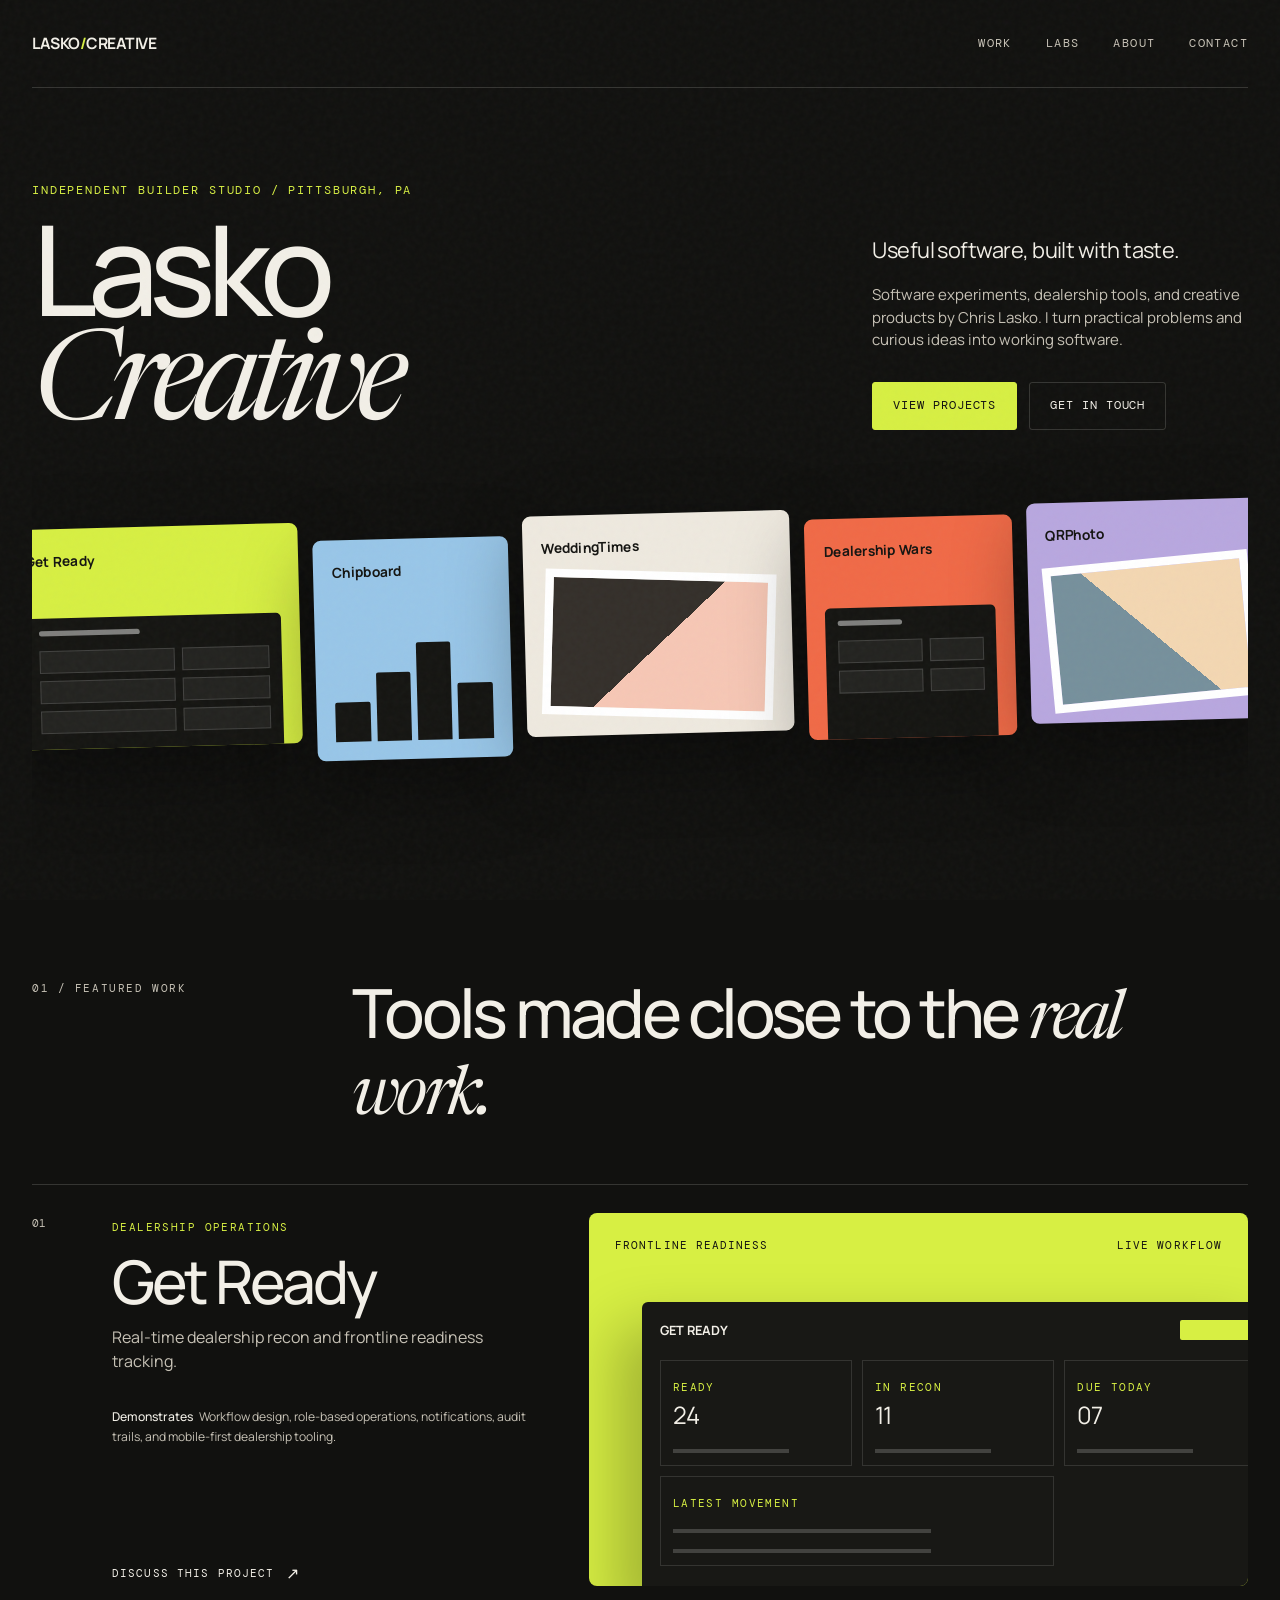
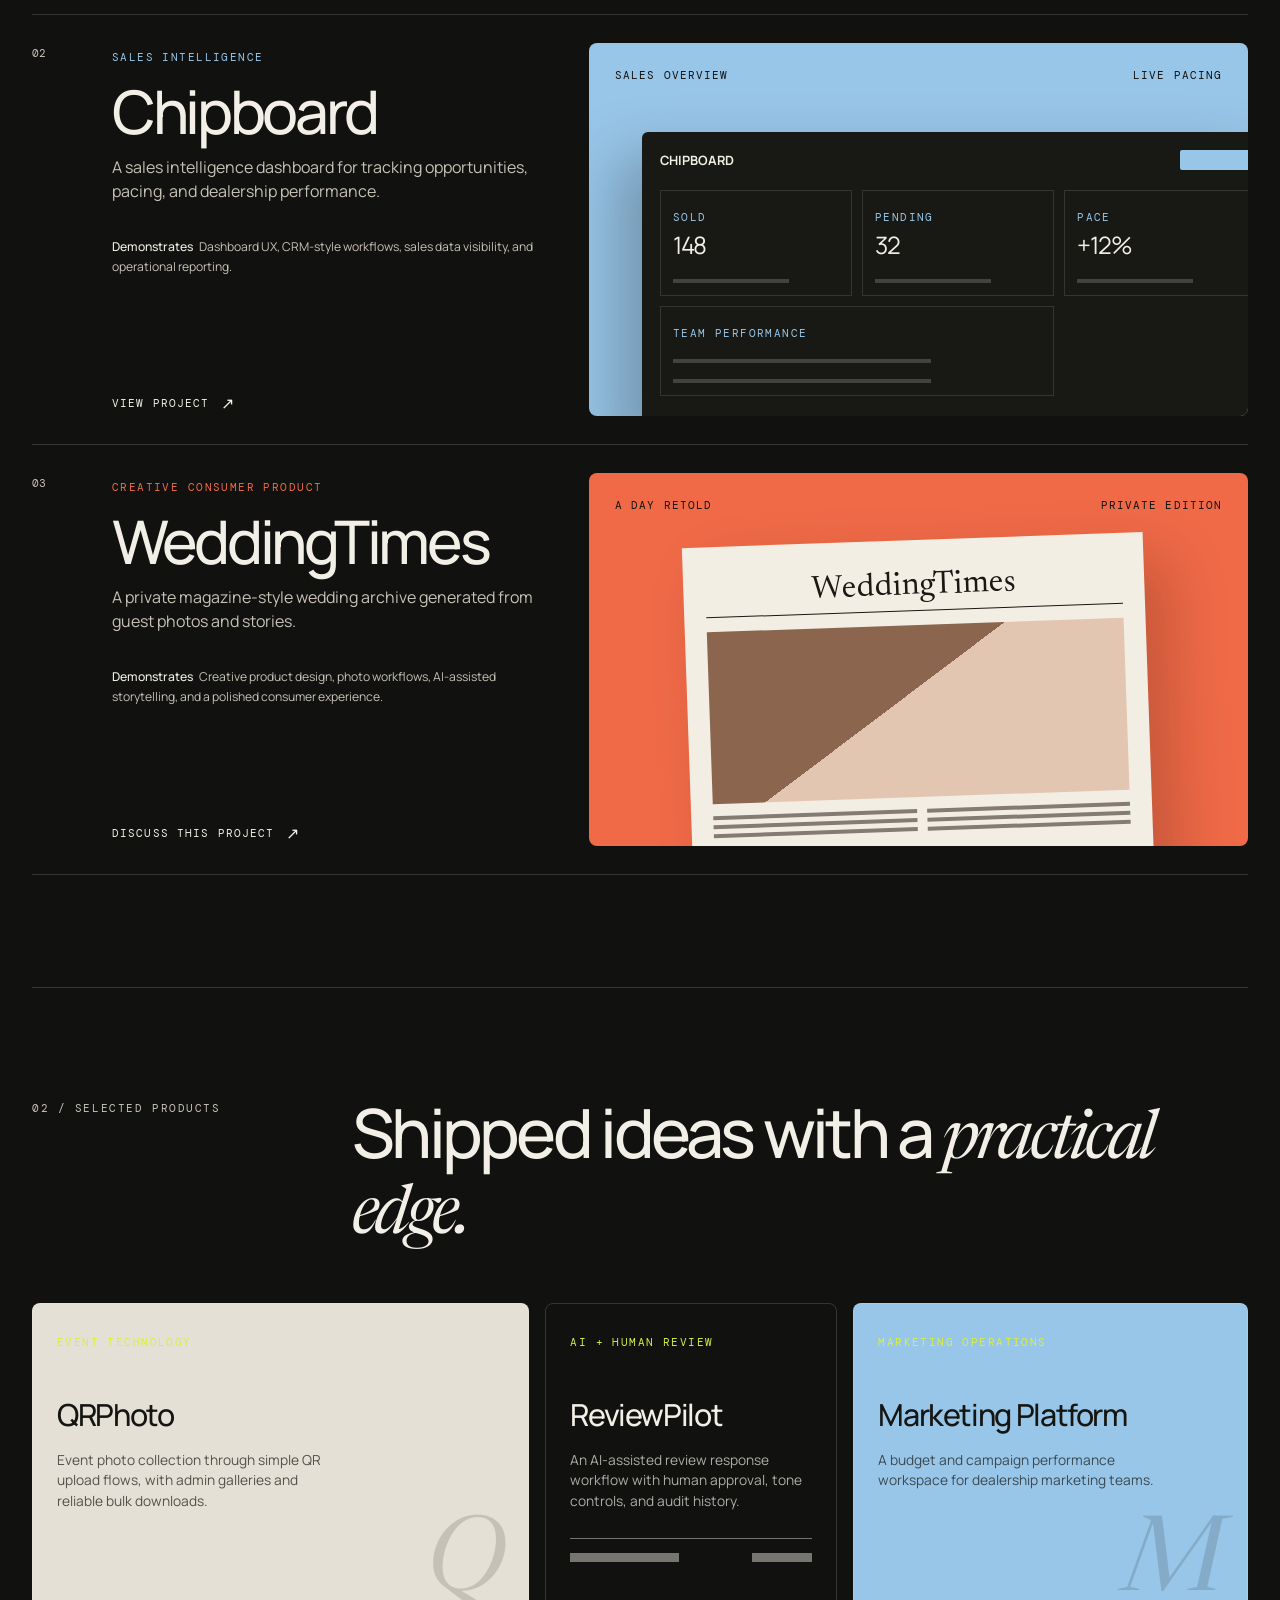
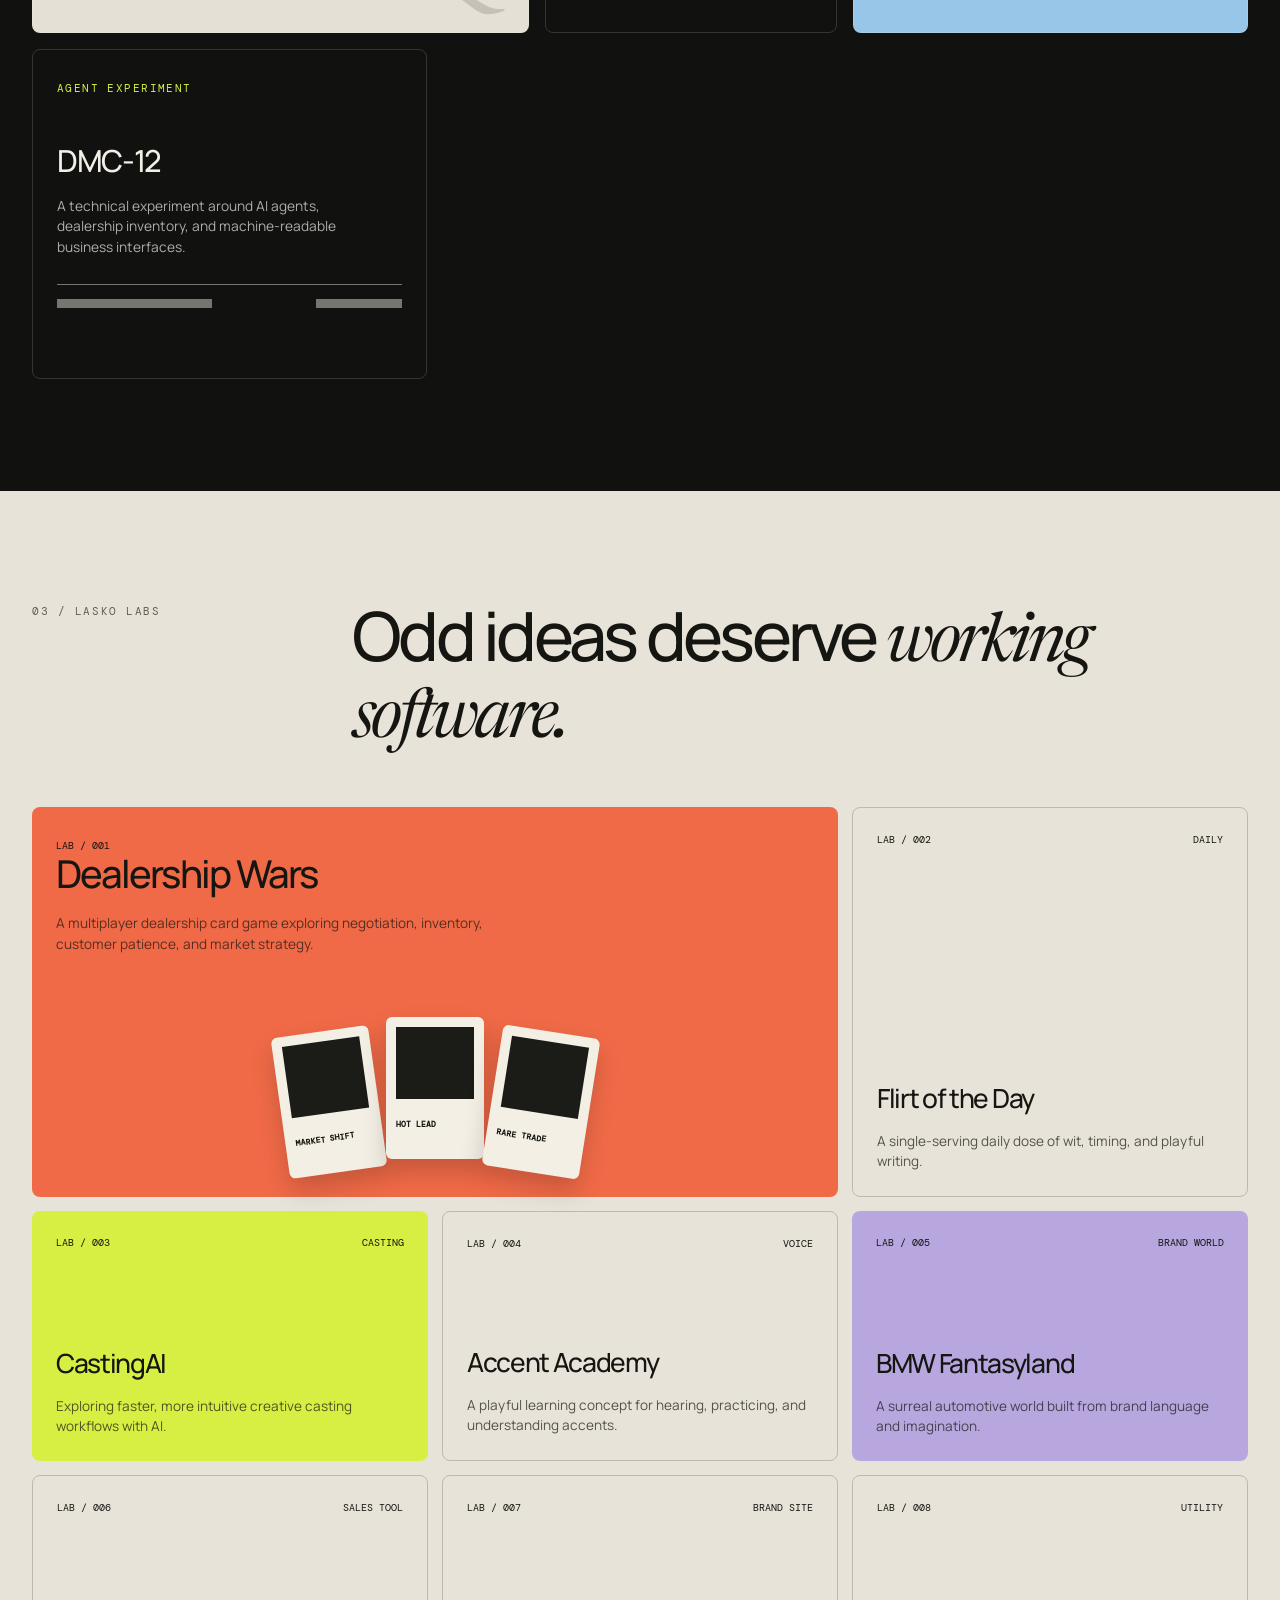
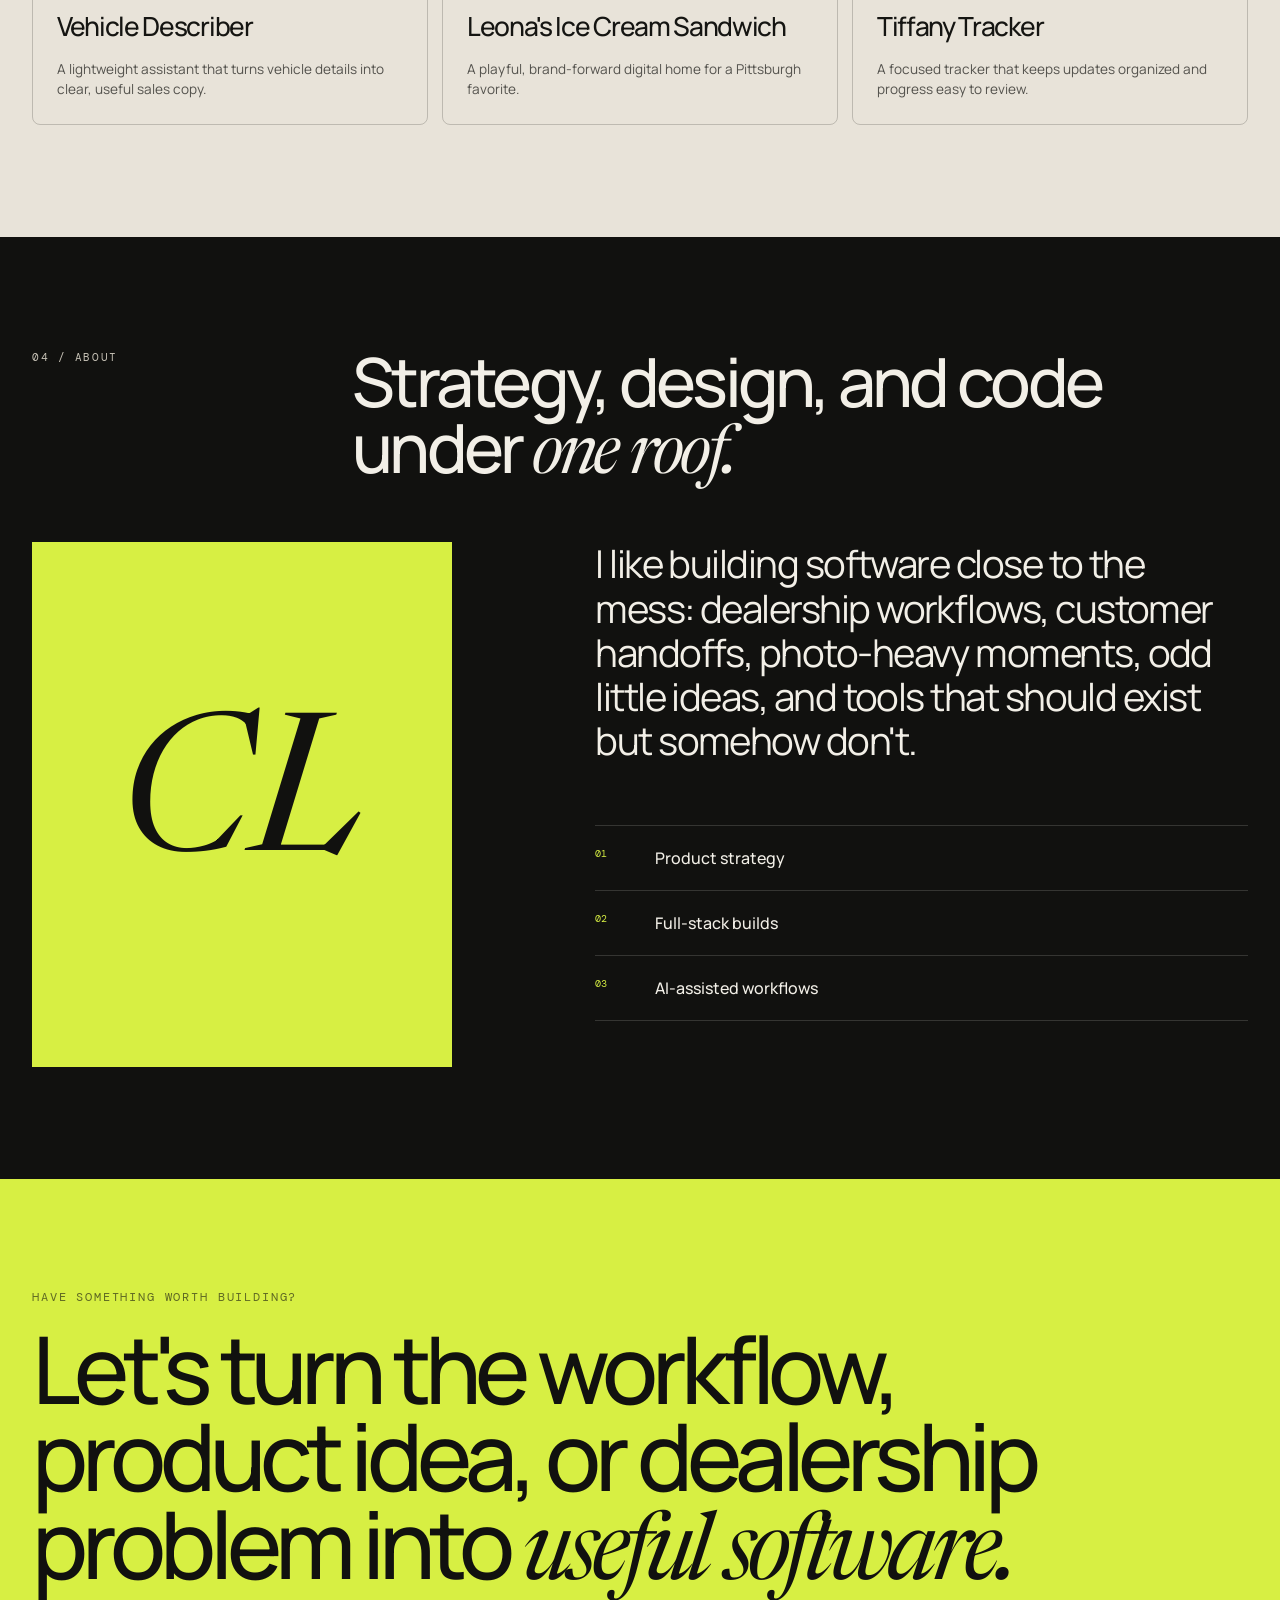
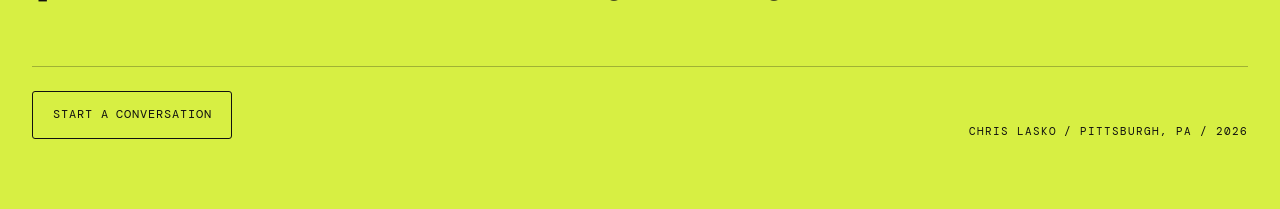
==== index.html @ 19fa4a63 "Redesign Lasko Creative portfolio" ====
<!doctype html>
<html lang="en">
<head>
  <meta charset="utf-8">
  <meta name="viewport" content="width=device-width, initial-scale=1">
  <title>Lasko Creative | Useful software, built with taste.</title>
  <meta name="description" content="Software experiments, dealership tools, and creative products by Chris Lasko.">
  <meta property="og:title" content="Lasko Creative">
  <meta property="og:description" content="Useful software, built with taste. Product design, dealership tools, and creative technology by Chris Lasko.">
  <meta property="og:type" content="website">
  <meta name="theme-color" content="#11110f">
  <link rel="icon" href="assets/logo.svg">
  <style>
    @import url('https://fonts.googleapis.com/css2?family=DM+Mono:wght@300;400;500&family=Manrope:wght@400;500;600;700&family=Newsreader:ital,opsz,wght@0,6..72,400;1,6..72,400&display=swap');

    :root {
      --ink: #11110f;
      --ink-soft: #1a1a17;
      --paper: #f2efe7;
      --paper-dim: #c7c2b6;
      --line: rgba(242, 239, 231, .16);
      --acid: #d7ef43;
      --coral: #f06a47;
      --sky: #98c6e8;
      --lavender: #b8a7df;
      --radius: 8px;
      --page: min(1380px, calc(100vw - 64px));
    }

    * { box-sizing: border-box; }
    html { scroll-behavior: smooth; }
    body {
      margin: 0;
      background: var(--ink);
      color: var(--paper);
      font-family: "Manrope", sans-serif;
      line-height: 1.5;
      -webkit-font-smoothing: antialiased;
    }
    body::before {
      content: "";
      position: fixed;
      inset: 0;
      pointer-events: none;
      opacity: .035;
      z-index: 20;
      background-image: url("data:image/svg+xml,%3Csvg viewBox='0 0 180 180' xmlns='http://www.w3.org/2000/svg'%3E%3Cfilter id='n'%3E%3CfeTurbulence type='fractalNoise' baseFrequency='.9' numOctaves='4' stitchTiles='stitch'/%3E%3C/filter%3E%3Crect width='100%25' height='100%25' filter='url(%23n)' opacity='.9'/%3E%3C/svg%3E");
    }
    a { color: inherit; text-decoration: none; }
    button, a { -webkit-tap-highlight-color: transparent; }
    :focus-visible { outline: 2px solid var(--acid); outline-offset: 4px; }
    .shell { width: var(--page); margin: 0 auto; }
    .rule { border-top: 1px solid var(--line); }

    .site-header {
      position: relative;
      z-index: 10;
      display: flex;
      align-items: center;
      justify-content: space-between;
      min-height: 88px;
      border-bottom: 1px solid var(--line);
    }
    .wordmark { font-weight: 700; font-size: .98rem; letter-spacing: -.03em; }
    .wordmark span { color: var(--acid); }
    .nav { display: flex; align-items: center; gap: 34px; font-family: "DM Mono", monospace; font-size: .72rem; text-transform: uppercase; letter-spacing: .12em; }
    .nav a { color: var(--paper-dim); transition: color .2s ease; }
    .nav a:hover { color: var(--paper); }

    .hero { min-height: 780px; padding: 94px 0 34px; overflow: hidden; }
    .hero-copy { position: relative; z-index: 2; display: grid; grid-template-columns: 1.35fr .65fr; gap: 60px; align-items: end; }
    .kicker { margin: 0 0 18px; color: var(--acid); font-family: "DM Mono", monospace; font-size: .72rem; text-transform: uppercase; letter-spacing: .16em; }
    h1 { max-width: 900px; margin: 0; font-size: clamp(4.6rem, 9.8vw, 9rem); font-weight: 500; line-height: .82; letter-spacing: -.075em; }
    h1 em { font-family: "Newsreader", serif; font-weight: 400; }
    .hero-intro { max-width: 500px; padding-bottom: 12px; }
    .hero-intro .lead { margin: 0 0 18px; font-size: clamp(1.15rem, 1.7vw, 1.52rem); line-height: 1.42; letter-spacing: -.025em; }
    .hero-intro p:last-of-type { margin: 0; color: var(--paper-dim); font-size: .94rem; }
    .actions { display: flex; flex-wrap: wrap; gap: 12px; margin-top: 30px; }
    .button { display: inline-flex; align-items: center; justify-content: center; min-height: 48px; padding: 0 20px; border: 1px solid var(--line); border-radius: 3px; font-family: "DM Mono", monospace; font-size: .72rem; text-transform: uppercase; letter-spacing: .08em; transition: transform .2s ease, background .2s ease, color .2s ease; }
    .button:hover { transform: translateY(-2px); }
    .button.primary { background: var(--acid); color: var(--ink); border-color: var(--acid); }

    .project-reel { position: relative; z-index: 1; display: grid; grid-template-columns: 1.2fr .8fr 1.1fr .85fr 1fr; gap: 14px; margin-top: 76px; transform: rotate(-1.5deg) scale(1.04); transform-origin: center; }
    .reel-card { position: relative; height: 212px; padding: 18px; border-radius: var(--radius); overflow: hidden; color: #141411; box-shadow: 0 24px 70px rgba(0,0,0,.36); }
    .reel-card:nth-child(1) { background: var(--acid); }
    .reel-card:nth-child(2) { background: var(--sky); transform: translateY(18px); }
    .reel-card:nth-child(3) { background: #eee9df; }
    .reel-card:nth-child(4) { background: var(--coral); transform: translateY(10px); }
    .reel-card:nth-child(5) { background: var(--lavender); }
    .reel-title { position: relative; z-index: 2; font-weight: 700; font-size: .83rem; }
    .mock-window { position: absolute; left: 18px; right: 18px; bottom: -22px; height: 148px; padding: 12px; border-radius: 5px 5px 0 0; background: #151512; color: white; }
    .mock-bar { width: 44%; height: 5px; margin-bottom: 14px; border-radius: 10px; background: currentColor; opacity: .45; }
    .mock-row { display: grid; grid-template-columns: 1fr .65fr; gap: 7px; margin-bottom: 7px; }
    .mock-row i { display: block; height: 22px; border: 1px solid rgba(255,255,255,.14); background: rgba(255,255,255,.06); }
    .mock-photo { position: absolute; inset: 56px 18px 16px; background: linear-gradient(135deg, #342f2a 50%, #f6c7b5 50%); border: 8px solid #fff; transform: rotate(3deg); }
    .mock-score { position: absolute; left: 18px; right: 18px; bottom: 18px; display: flex; align-items: end; gap: 6px; }
    .mock-score i { flex: 1; background: #151512; border-radius: 2px 2px 0 0; }

    .section { padding: 112px 0; }
    .section-head { display: grid; grid-template-columns: .45fr 1.55fr; gap: 60px; margin-bottom: 52px; }
    .section-index { color: var(--paper-dim); font-family: "DM Mono", monospace; font-size: .7rem; letter-spacing: .14em; text-transform: uppercase; }
    h2 { margin: 0; max-width: 850px; font-size: clamp(2.7rem, 5.3vw, 5.7rem); font-weight: 500; line-height: .97; letter-spacing: -.055em; }
    h2 em { font-family: "Newsreader", serif; font-weight: 400; }

    .featured-list { border-top: 1px solid var(--line); }
    .feature { display: grid; grid-template-columns: 80px 1.05fr 1.45fr; min-height: 430px; border-bottom: 1px solid var(--line); }
    .feature-number { padding-top: 30px; color: var(--paper-dim); font-family: "DM Mono", monospace; font-size: .7rem; }
    .feature-copy { display: flex; flex-direction: column; justify-content: space-between; padding: 28px 52px 28px 0; }
    .tag { color: var(--accent, var(--acid)); font-family: "DM Mono", monospace; font-size: .68rem; letter-spacing: .13em; text-transform: uppercase; }
    .feature h3 { margin: 14px 0 14px; font-size: clamp(2.5rem, 4.7vw, 5rem); font-weight: 500; line-height: 1; letter-spacing: -.055em; }
    .feature-description { max-width: 470px; margin: 0; color: var(--paper-dim); font-size: 1rem; }
    .demonstrates { max-width: 430px; margin: 34px 0 0; color: var(--paper-dim); font-size: .76rem; line-height: 1.7; }
    .demonstrates b { color: var(--paper); font-weight: 500; }
    .text-link { display: inline-flex; align-items: center; gap: 12px; margin-top: 26px; font-family: "DM Mono", monospace; font-size: .7rem; text-transform: uppercase; letter-spacing: .1em; }
    .text-link::after { content: "\2197"; font-size: 1rem; transition: transform .2s ease; }
    .text-link:hover::after { transform: translate(3px,-3px); }
    .feature-art { position: relative; min-height: 340px; margin: 28px 0; border-radius: var(--radius); overflow: hidden; background: var(--accent); color: #121210; }
    .feature-art .art-title { position: absolute; top: 24px; left: 26px; right: 26px; display: flex; justify-content: space-between; font-family: "DM Mono", monospace; font-size: .67rem; text-transform: uppercase; letter-spacing: .1em; }
    .dashboard { position: absolute; left: 8%; right: -4%; top: 24%; bottom: -5%; padding: 18px; border-radius: 6px 0 0 0; background: #181815; color: var(--paper); box-shadow: -25px 25px 60px rgba(0,0,0,.25); }
    .dash-head { display: flex; justify-content: space-between; align-items: center; margin-bottom: 20px; }
    .dash-logo { font-weight: 700; font-size: .8rem; }
    .dash-pill { width: 76px; height: 20px; border-radius: 2px; background: var(--accent); }
    .dash-grid { display: grid; grid-template-columns: 1fr 1fr 1fr; gap: 10px; }
    .dash-box { min-height: 82px; padding: 12px; border: 1px solid rgba(255,255,255,.12); }
    .dash-box.wide { grid-column: span 2; }
    .dash-value { font-size: 1.5rem; letter-spacing: -.05em; }
    .dash-line { width: 70%; height: 4px; margin-top: 16px; background: rgba(255,255,255,.18); }
    .magazine { position: absolute; width: 70%; left: 15%; top: 18%; bottom: -15%; padding: 22px; background: #f3eee4; color: #1b1713; box-shadow: 25px 25px 60px rgba(0,0,0,.18); transform: rotate(-2deg); }
    .mag-mast { font-family: "Newsreader", serif; font-size: 2rem; text-align: center; border-bottom: 1px solid #1b1713; }
    .mag-image { height: 54%; margin-top: 14px; background: linear-gradient(145deg, #8c654f 0 45%, #e2c6b1 45%); }
    .mag-cols { display: grid; grid-template-columns: 1fr 1fr; gap: 10px; margin-top: 12px; }
    .mag-cols i { height: 4px; margin-bottom: 5px; background: #847b72; display: block; }

    .products { display: grid; grid-template-columns: repeat(12, 1fr); gap: 16px; }
    .product { position: relative; grid-column: span 3; min-height: 330px; padding: 24px; border: 1px solid var(--line); border-radius: var(--radius); overflow: hidden; transition: transform .25s ease, border-color .25s ease; }
    .product:hover { transform: translateY(-5px); border-color: rgba(242,239,231,.4); }
    .product:nth-child(1) { grid-column: span 5; background: #e5e0d5; color: #151512; }
    .product:nth-child(2) { grid-column: span 3; }
    .product:nth-child(3) { grid-column: span 4; background: var(--sky); color: #151512; }
    .product:nth-child(4) { grid-column: span 4; }
    .product h3 { margin: 40px 0 12px; font-size: 1.9rem; font-weight: 500; letter-spacing: -.045em; }
    .product p { max-width: 35ch; margin: 0; color: currentColor; opacity: .7; font-size: .86rem; }
    .product-mark { position: absolute; right: 22px; bottom: 14px; font-family: "Newsreader", serif; font-style: italic; font-size: 6.5rem; line-height: 1; opacity: .15; }
    .product-ui { position: absolute; left: 24px; right: 24px; bottom: 22px; height: 72px; border-top: 1px solid currentColor; opacity: .45; }
    .product-ui::before, .product-ui::after { content: ""; position: absolute; top: 14px; height: 9px; background: currentColor; }
    .product-ui::before { left: 0; width: 45%; }
    .product-ui::after { right: 0; width: 25%; }

    .labs { background: #e8e3d9; color: #151512; }
    .labs .section-index { color: #625e56; }
    .labs-grid { display: grid; grid-template-columns: repeat(12, 1fr); gap: 14px; }
    .lab { grid-column: span 4; min-height: 250px; padding: 24px; border: 1px solid rgba(20,20,17,.2); border-radius: var(--radius); display: flex; flex-direction: column; justify-content: space-between; }
    .lab:first-child { grid-column: span 8; min-height: 390px; background: var(--coral); border: 0; }
    .lab:nth-child(3) { background: var(--acid); border: 0; }
    .lab:nth-child(5) { background: var(--lavender); border: 0; }
    .lab-top { display: flex; align-items: flex-start; justify-content: space-between; gap: 20px; }
    .lab-no { font-family: "DM Mono", monospace; font-size: .65rem; }
    .lab h3 { margin: 0; font-size: clamp(1.7rem, 3vw, 3.25rem); font-weight: 500; line-height: 1; letter-spacing: -.05em; }
    .lab:not(:first-child) h3 { font-size: 1.65rem; }
    .lab p { max-width: 58ch; margin: 20px 0 0; font-size: .85rem; opacity: .7; }
    .dealer-cards { display: flex; align-items: end; justify-content: center; height: 190px; gap: 8px; }
    .dealer-card { width: 98px; height: 142px; padding: 10px; border-radius: 6px; background: #f4efe5; box-shadow: 0 12px 25px rgba(0,0,0,.18); transform: rotate(-8deg); }
    .dealer-card:nth-child(2) { transform: translateY(-14px); }
    .dealer-card:nth-child(3) { transform: rotate(9deg); }
    .dealer-card i { display: block; height: 72px; background: #1b1b18; margin-bottom: 10px; }
    .dealer-card b { font-family: "DM Mono", monospace; font-size: .5rem; }

    .about-grid { display: grid; grid-template-columns: .8fr 1.2fr; gap: 10vw; }
    .portrait-mark { width: 100%; aspect-ratio: 4/5; max-width: 420px; display: flex; align-items: center; justify-content: center; background: var(--acid); color: var(--ink); font-family: "Newsreader", serif; font-size: clamp(6rem, 15vw, 12rem); font-style: italic; }
    .about-copy blockquote { margin: 0; font-size: clamp(1.65rem, 3vw, 3rem); line-height: 1.15; letter-spacing: -.04em; }
    .capabilities { margin-top: 62px; border-top: 1px solid var(--line); }
    .capability { display: grid; grid-template-columns: 42px 1fr; gap: 18px; padding: 20px 0; border-bottom: 1px solid var(--line); }
    .capability span { font-family: "DM Mono", monospace; font-size: .65rem; color: var(--acid); }
    .capability h3 { margin: 0; font-size: 1rem; font-weight: 500; }

    .contact-section { padding: 110px 0 70px; background: var(--acid); color: var(--ink); }
    .contact-section .kicker { color: var(--ink); opacity: .6; }
    .contact-title { max-width: 1100px; margin: 0; font-size: clamp(3.2rem, 7.3vw, 7.5rem); font-weight: 500; line-height: .94; letter-spacing: -.065em; }
    .contact-title em { font-family: "Newsreader", serif; font-weight: 400; }
    .contact-row { display: flex; align-items: end; justify-content: space-between; gap: 30px; margin-top: 64px; padding-top: 24px; border-top: 1px solid rgba(20,20,17,.28); }
    .contact-row .button { border-color: var(--ink); }
    .footer-note { font-family: "DM Mono", monospace; font-size: .68rem; text-transform: uppercase; letter-spacing: .09em; }

    @media (max-width: 980px) {
      :root { --page: min(100% - 40px, 900px); }
      .hero { min-height: auto; padding-top: 70px; }
      .hero-copy { grid-template-columns: 1fr; align-items: start; }
      .hero-intro { max-width: 600px; }
      .project-reel { grid-template-columns: repeat(3, 1fr); }
      .project-reel .reel-card:nth-child(n+4) { display: none; }
      .section-head { grid-template-columns: 1fr; gap: 18px; }
      .feature { grid-template-columns: 50px 1fr; }
      .feature-art { grid-column: 2; margin-top: 0; }
      .product, .product:nth-child(n) { grid-column: span 6; }
      .lab, .lab:first-child { grid-column: span 6; }
      .about-grid { gap: 6vw; }
    }

    @media (max-width: 680px) {
      :root { --page: calc(100% - 30px); }
      .site-header { min-height: 72px; }
      .nav { gap: 16px; }
      .nav a:nth-child(2), .nav a:nth-child(3) { display: none; }
      .hero { padding: 58px 0 18px; }
      h1 { font-size: clamp(4.1rem, 21vw, 6.1rem); }
      .hero-copy { gap: 42px; }
      .project-reel { grid-template-columns: 1.4fr 1fr; margin-top: 56px; transform: rotate(-1deg) scale(1.02); }
      .project-reel .reel-card:nth-child(3) { display: none; }
      .reel-card { height: 180px; }
      .section { padding: 82px 0; }
      .feature { display: block; padding: 24px 0; }
      .feature-number { padding: 0 0 12px; }
      .feature-copy { padding: 0 0 24px; }
      .feature-art { min-height: 300px; margin: 0; }
      .dash-grid { grid-template-columns: 1fr 1fr; }
      .dash-box:nth-child(3) { display: none; }
      .product, .product:nth-child(n) { grid-column: span 12; min-height: 290px; }
      .lab, .lab:first-child { grid-column: span 12; min-height: 240px; }
      .lab:first-child { min-height: 390px; }
      .about-grid { grid-template-columns: 1fr; gap: 46px; }
      .portrait-mark { aspect-ratio: 5/3; max-width: none; }
      .contact-row { align-items: flex-start; flex-direction: column; }
    }

    @media (prefers-reduced-motion: reduce) {
      html { scroll-behavior: auto; }
      *, *::before, *::after { transition-duration: .01ms !important; }
    }
  </style>
</head>
<body>
  <header class="site-header shell">
    <a class="wordmark" href="#top" aria-label="Lasko Creative home">LASKO<span>/</span>CREATIVE</a>
    <nav class="nav" aria-label="Primary navigation">
      <a href="#work">Work</a>
      <a href="#labs">Labs</a>
      <a href="#about">About</a>
      <a href="#contact">Contact</a>
    </nav>
  </header>

  <main id="top">
    <section class="hero shell" aria-labelledby="hero-title">
      <div class="hero-copy">
        <div>
          <p class="kicker">Independent builder studio / Pittsburgh, PA</p>
          <h1 id="hero-title">Lasko<br><em>Creative</em></h1>
        </div>
        <div class="hero-intro">
          <p class="lead">Useful software, built with taste.</p>
          <p>Software experiments, dealership tools, and creative products by Chris Lasko. I turn practical problems and curious ideas into working software.</p>
          <div class="actions">
            <a class="button primary" href="#work">View projects</a>
            <a class="button" href="#contact">Get in touch</a>
          </div>
        </div>
      </div>

      <div class="project-reel" aria-label="A preview of selected projects">
        <div class="reel-card"><span class="reel-title">Get Ready</span><div class="mock-window"><div class="mock-bar"></div><div class="mock-row"><i></i><i></i></div><div class="mock-row"><i></i><i></i></div><div class="mock-row"><i></i><i></i></div></div></div>
        <div class="reel-card"><span class="reel-title">Chipboard</span><div class="mock-score"><i style="height:38px"></i><i style="height:66px"></i><i style="height:94px"></i><i style="height:54px"></i></div></div>
        <div class="reel-card"><span class="reel-title">WeddingTimes</span><div class="mock-photo"></div></div>
        <div class="reel-card"><span class="reel-title">Dealership Wars</span><div class="mock-window"><div class="mock-bar"></div><div class="mock-row"><i></i><i></i></div><div class="mock-row"><i></i><i></i></div></div></div>
        <div class="reel-card"><span class="reel-title">QRPhoto</span><div class="mock-photo" style="transform:rotate(-4deg);background:linear-gradient(45deg,#76909c 50%,#f3d7b2 50%)"></div></div>
      </div>
    </section>

    <section class="section shell" id="work" aria-labelledby="work-title">
      <div class="section-head">
        <span class="section-index">01 / Featured work</span>
        <h2 id="work-title">Tools made close to the <em>real work.</em></h2>
      </div>

      <div class="featured-list">
        <article class="feature" style="--accent:var(--acid)">
          <div class="feature-number">01</div>
          <div class="feature-copy">
            <div>
              <span class="tag">Dealership operations</span>
              <h3>Get Ready</h3>
              <p class="feature-description">Real-time dealership recon and frontline readiness tracking.</p>
              <p class="demonstrates"><b>Demonstrates</b> &nbsp; Workflow design, role-based operations, notifications, audit trails, and mobile-first dealership tooling.</p>
            </div>
            <a class="text-link" href="#contact">Discuss this project</a>
          </div>
          <div class="feature-art">
            <div class="art-title"><span>Frontline readiness</span><span>Live workflow</span></div>
            <div class="dashboard"><div class="dash-head"><span class="dash-logo">GET READY</span><i class="dash-pill"></i></div><div class="dash-grid"><div class="dash-box"><span class="tag">Ready</span><div class="dash-value">24</div><div class="dash-line"></div></div><div class="dash-box"><span class="tag">In recon</span><div class="dash-value">11</div><div class="dash-line"></div></div><div class="dash-box"><span class="tag">Due today</span><div class="dash-value">07</div><div class="dash-line"></div></div><div class="dash-box wide"><span class="tag">Latest movement</span><div class="dash-line"></div><div class="dash-line"></div></div></div></div>
          </div>
        </article>

        <article class="feature" style="--accent:var(--sky)">
          <div class="feature-number">02</div>
          <div class="feature-copy">
            <div>
              <span class="tag">Sales intelligence</span>
              <h3>Chipboard</h3>
              <p class="feature-description">A sales intelligence dashboard for tracking opportunities, pacing, and dealership performance.</p>
              <p class="demonstrates"><b>Demonstrates</b> &nbsp; Dashboard UX, CRM-style workflows, sales data visibility, and operational reporting.</p>
            </div>
            <a class="text-link" href="https://bopchips.netlify.app/" target="_blank" rel="noopener">View project</a>
          </div>
          <div class="feature-art">
            <div class="art-title"><span>Sales overview</span><span>Live pacing</span></div>
            <div class="dashboard"><div class="dash-head"><span class="dash-logo">CHIPBOARD</span><i class="dash-pill"></i></div><div class="dash-grid"><div class="dash-box"><span class="tag">Sold</span><div class="dash-value">148</div><div class="dash-line"></div></div><div class="dash-box"><span class="tag">Pending</span><div class="dash-value">32</div><div class="dash-line"></div></div><div class="dash-box"><span class="tag">Pace</span><div class="dash-value">+12%</div><div class="dash-line"></div></div><div class="dash-box wide"><span class="tag">Team performance</span><div class="dash-line"></div><div class="dash-line"></div></div></div></div>
          </div>
        </article>

        <article class="feature" style="--accent:var(--coral)">
          <div class="feature-number">03</div>
          <div class="feature-copy">
            <div>
              <span class="tag">Creative consumer product</span>
              <h3>WeddingTimes</h3>
              <p class="feature-description">A private magazine-style wedding archive generated from guest photos and stories.</p>
              <p class="demonstrates"><b>Demonstrates</b> &nbsp; Creative product design, photo workflows, AI-assisted storytelling, and a polished consumer experience.</p>
            </div>
            <a class="text-link" href="#contact">Discuss this project</a>
          </div>
          <div class="feature-art">
            <div class="art-title"><span>A day retold</span><span>Private edition</span></div>
            <div class="magazine"><div class="mag-mast">WeddingTimes</div><div class="mag-image"></div><div class="mag-cols"><div><i></i><i></i><i></i></div><div><i></i><i></i><i></i></div></div></div>
          </div>
        </article>
      </div>
    </section>

    <section class="section shell rule" aria-labelledby="products-title">
      <div class="section-head">
        <span class="section-index">02 / Selected products</span>
        <h2 id="products-title">Shipped ideas with a <em>practical edge.</em></h2>
      </div>
      <div class="products">
        <a class="product" href="https://qr-photo-cyan.vercel.app/e/bmw-event" target="_blank" rel="noopener"><span class="tag">Event technology</span><h3>QRPhoto</h3><p>Event photo collection through simple QR upload flows, with admin galleries and reliable bulk downloads.</p><div class="product-mark">Q</div></a>
        <article class="product"><span class="tag">AI + human review</span><h3>ReviewPilot</h3><p>An AI-assisted review response workflow with human approval, tone controls, and audit history.</p><div class="product-ui"></div></article>
        <article class="product"><span class="tag">Marketing operations</span><h3>Marketing Platform</h3><p>A budget and campaign performance workspace for dealership marketing teams.</p><div class="product-mark">M</div></article>
        <article class="product"><span class="tag">Agent experiment</span><h3>DMC-12</h3><p>A technical experiment around AI agents, dealership inventory, and machine-readable business interfaces.</p><div class="product-ui"></div></article>
      </div>
    </section>

    <section class="section labs" id="labs" aria-labelledby="labs-title">
      <div class="shell">
        <div class="section-head">
          <span class="section-index">03 / Lasko Labs</span>
          <h2 id="labs-title">Odd ideas deserve <em>working software.</em></h2>
        </div>
        <div class="labs-grid">
          <article class="lab"><div class="lab-top"><div><span class="lab-no">LAB / 001</span><h3>Dealership Wars</h3><p>A multiplayer dealership card game exploring negotiation, inventory, customer patience, and market strategy.</p></div></div><div class="dealer-cards" aria-hidden="true"><div class="dealer-card"><i></i><b>MARKET SHIFT</b></div><div class="dealer-card"><i></i><b>HOT LEAD</b></div><div class="dealer-card"><i></i><b>RARE TRADE</b></div></div></article>
          <a class="lab" href="https://flirtoftheday.com" target="_blank" rel="noopener"><div class="lab-top"><span class="lab-no">LAB / 002</span><span class="lab-no">DAILY</span></div><div><h3>Flirt of the Day</h3><p>A single-serving daily dose of wit, timing, and playful writing.</p></div></a>
          <article class="lab"><div class="lab-top"><span class="lab-no">LAB / 003</span><span class="lab-no">CASTING</span></div><div><h3>CastingAI</h3><p>Exploring faster, more intuitive creative casting workflows with AI.</p></div></article>
          <article class="lab"><div class="lab-top"><span class="lab-no">LAB / 004</span><span class="lab-no">VOICE</span></div><div><h3>Accent Academy</h3><p>A playful learning concept for hearing, practicing, and understanding accents.</p></div></article>
          <article class="lab"><div class="lab-top"><span class="lab-no">LAB / 005</span><span class="lab-no">BRAND WORLD</span></div><div><h3>BMW Fantasyland</h3><p>A surreal automotive world built from brand language and imagination.</p></div></article>
          <a class="lab" href="https://minidescriber.netlify.app/" target="_blank" rel="noopener"><div class="lab-top"><span class="lab-no">LAB / 006</span><span class="lab-no">SALES TOOL</span></div><div><h3>Vehicle Describer</h3><p>A lightweight assistant that turns vehicle details into clear, useful sales copy.</p></div></a>
          <a class="lab" href="https://leonasicecreamsandwich.netlify.app/" target="_blank" rel="noopener"><div class="lab-top"><span class="lab-no">LAB / 007</span><span class="lab-no">BRAND SITE</span></div><div><h3>Leona's Ice Cream Sandwich</h3><p>A playful, brand-forward digital home for a Pittsburgh favorite.</p></div></a>
          <a class="lab" href="https://tiffanytracker.netlify.app/" target="_blank" rel="noopener"><div class="lab-top"><span class="lab-no">LAB / 008</span><span class="lab-no">UTILITY</span></div><div><h3>Tiffany Tracker</h3><p>A focused tracker that keeps updates organized and progress easy to review.</p></div></a>
        </div>
      </div>
    </section>

    <section class="section shell" id="about" aria-labelledby="about-title">
      <div class="section-head">
        <span class="section-index">04 / About</span>
        <h2 id="about-title">Strategy, design, and code under <em>one roof.</em></h2>
      </div>
      <div class="about-grid">
        <div class="portrait-mark" aria-hidden="true">CL</div>
        <div class="about-copy">
          <blockquote>I like building software close to the mess: dealership workflows, customer handoffs, photo-heavy moments, odd little ideas, and tools that should exist but somehow don't.</blockquote>
          <div class="capabilities">
            <div class="capability"><span>01</span><h3>Product strategy</h3></div>
            <div class="capability"><span>02</span><h3>Full-stack builds</h3></div>
            <div class="capability"><span>03</span><h3>AI-assisted workflows</h3></div>
          </div>
        </div>
      </div>
    </section>
  </main>

  <footer class="contact-section" id="contact">
    <div class="shell">
      <p class="kicker">Have something worth building?</p>
      <h2 class="contact-title">Let's turn the workflow, product idea, or dealership problem into <em>useful software.</em></h2>
      <div class="contact-row">
        <a class="button" href="mailto:chris.lasko@pandwbmw.com?subject=Project%20inquiry%20for%20Lasko%20Creative">Start a conversation</a>
        <div class="footer-note">Chris Lasko / Pittsburgh, PA / <span id="year"></span></div>
      </div>
    </div>
  </footer>

  <script>document.getElementById('year').textContent = new Date().getFullYear();</script>
</body>
</html>
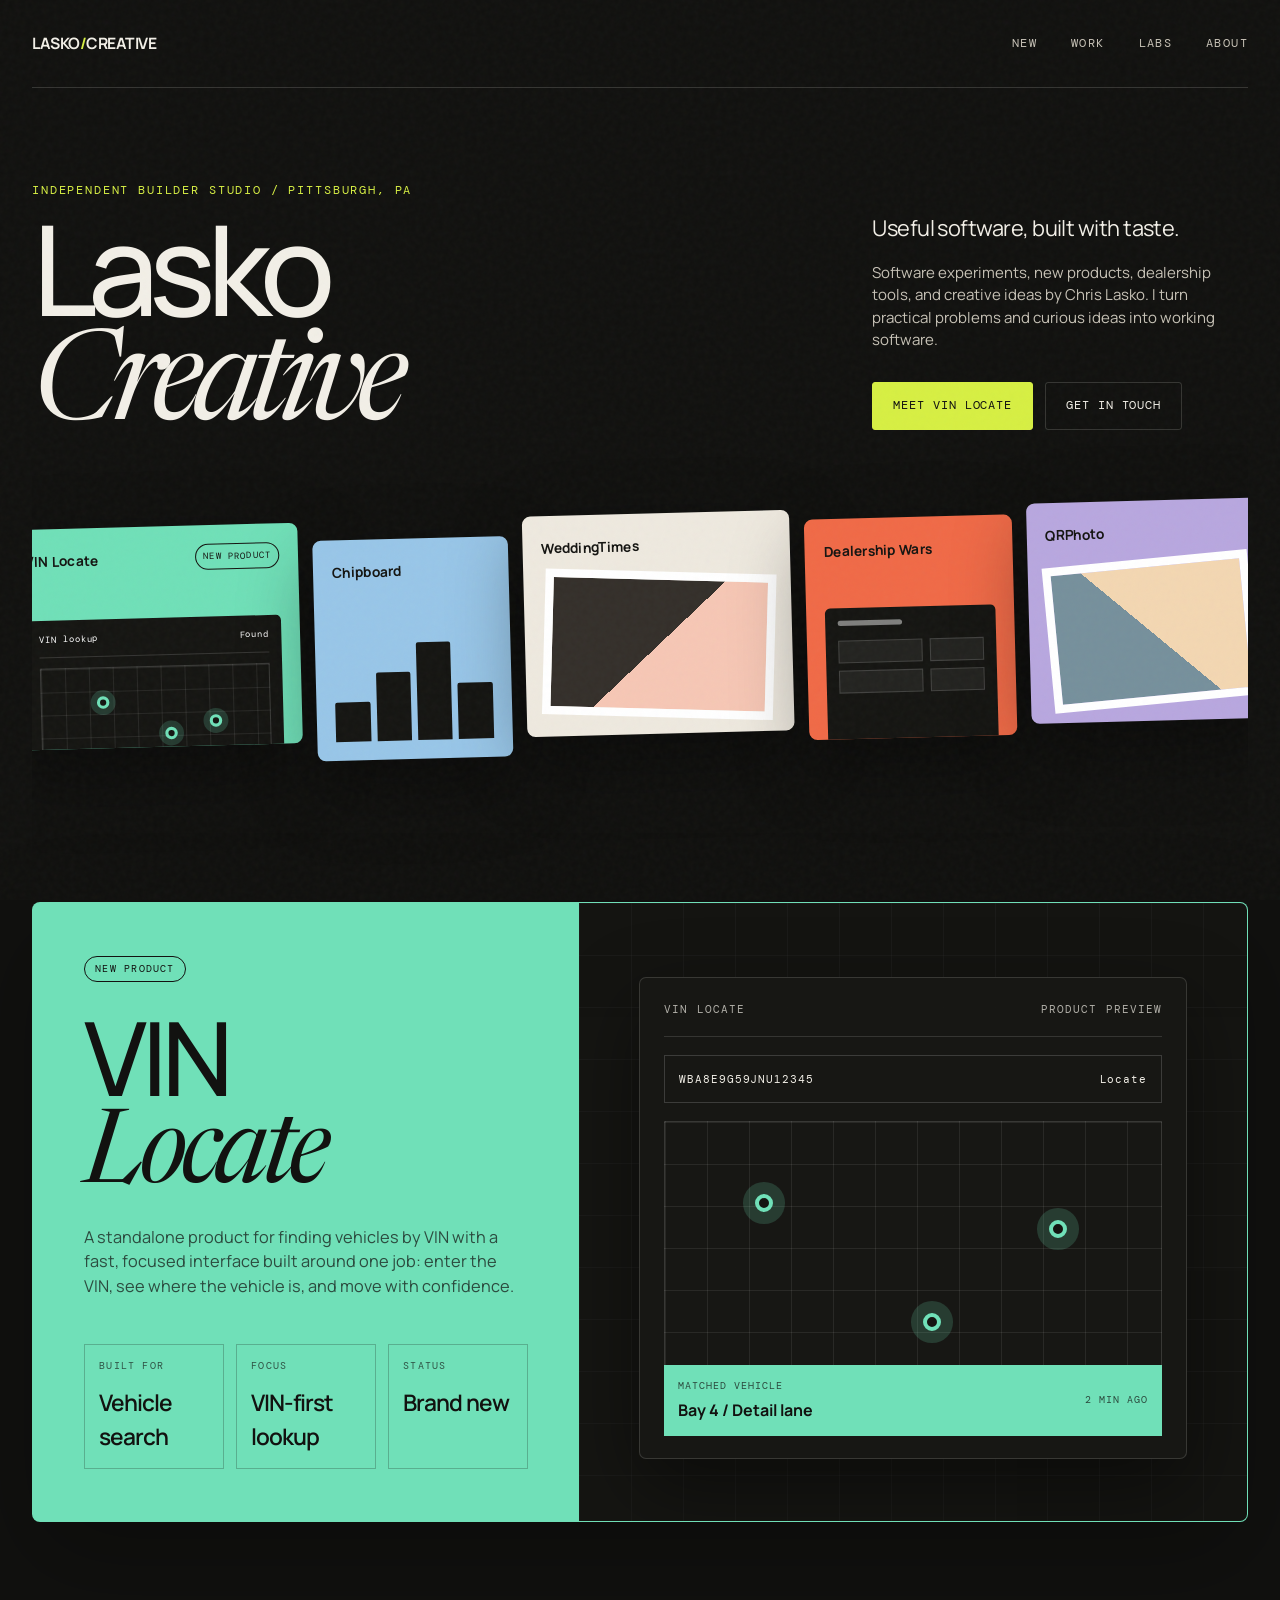
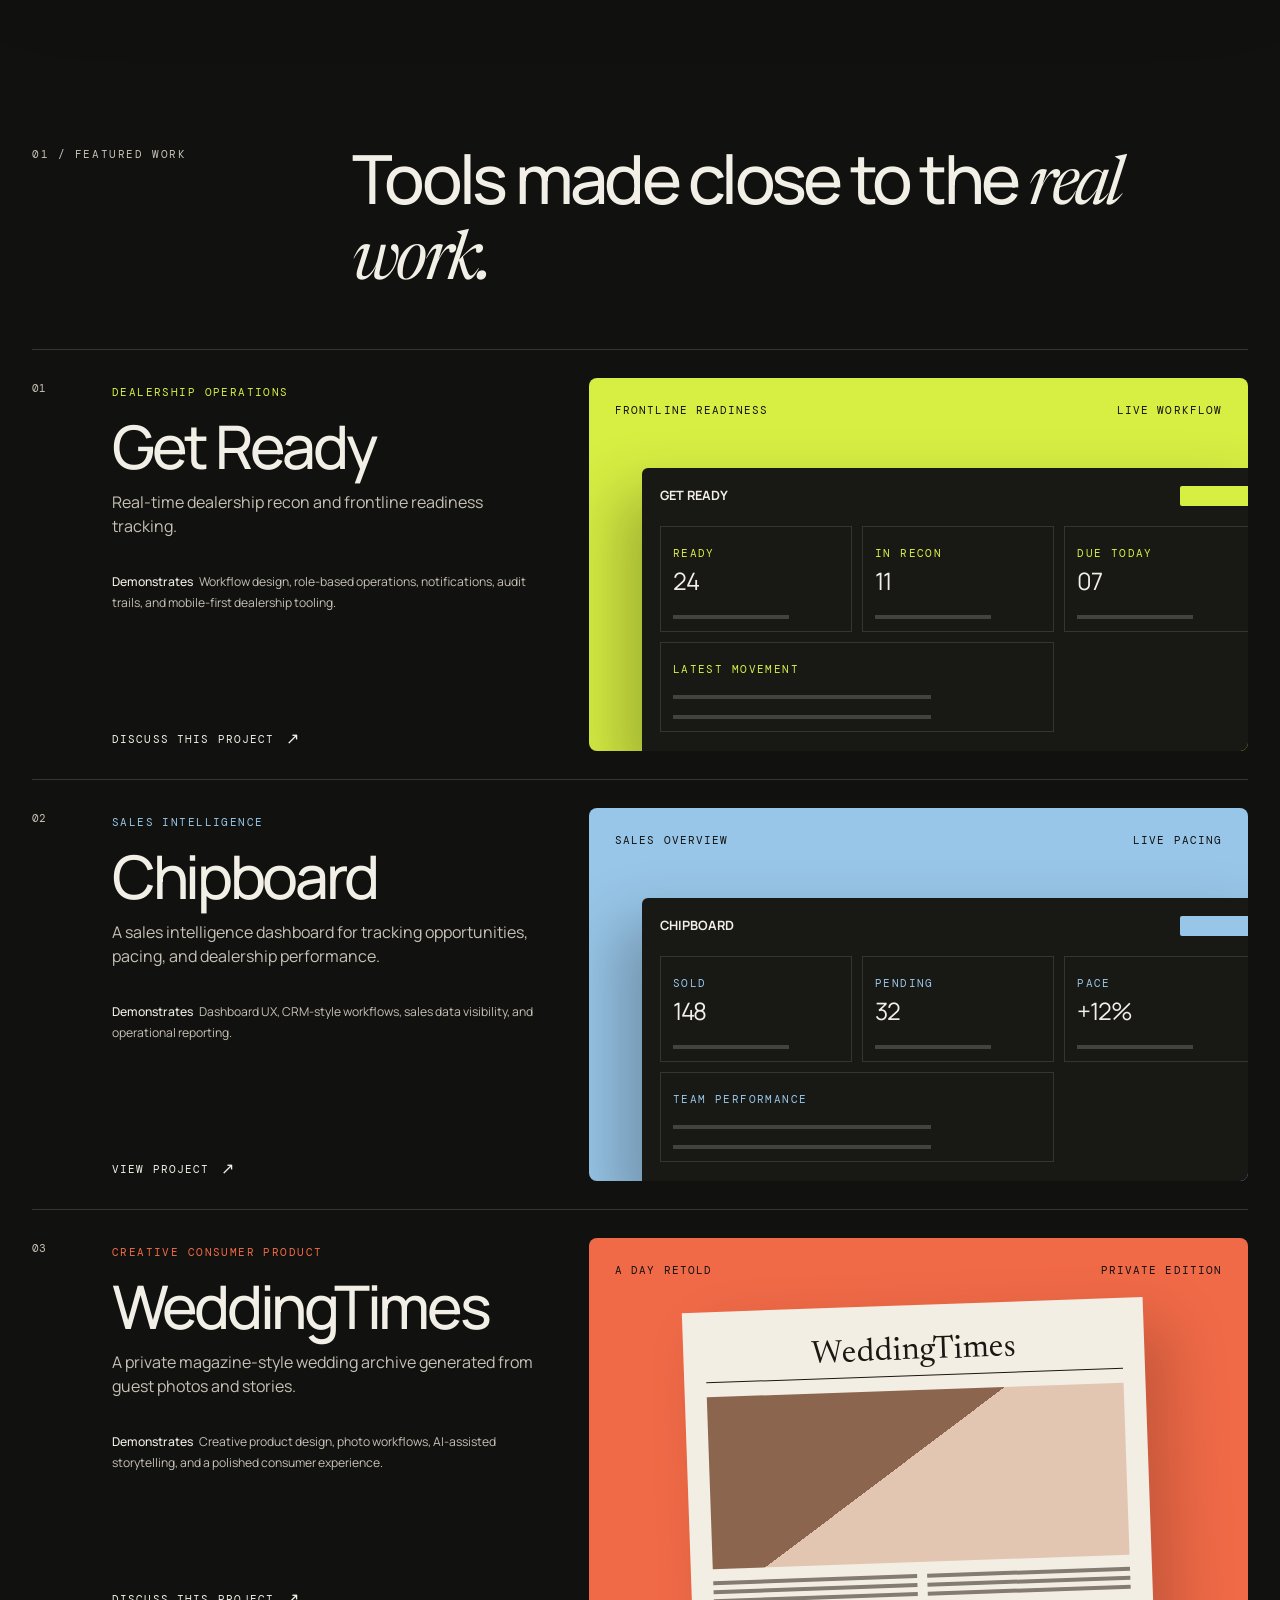
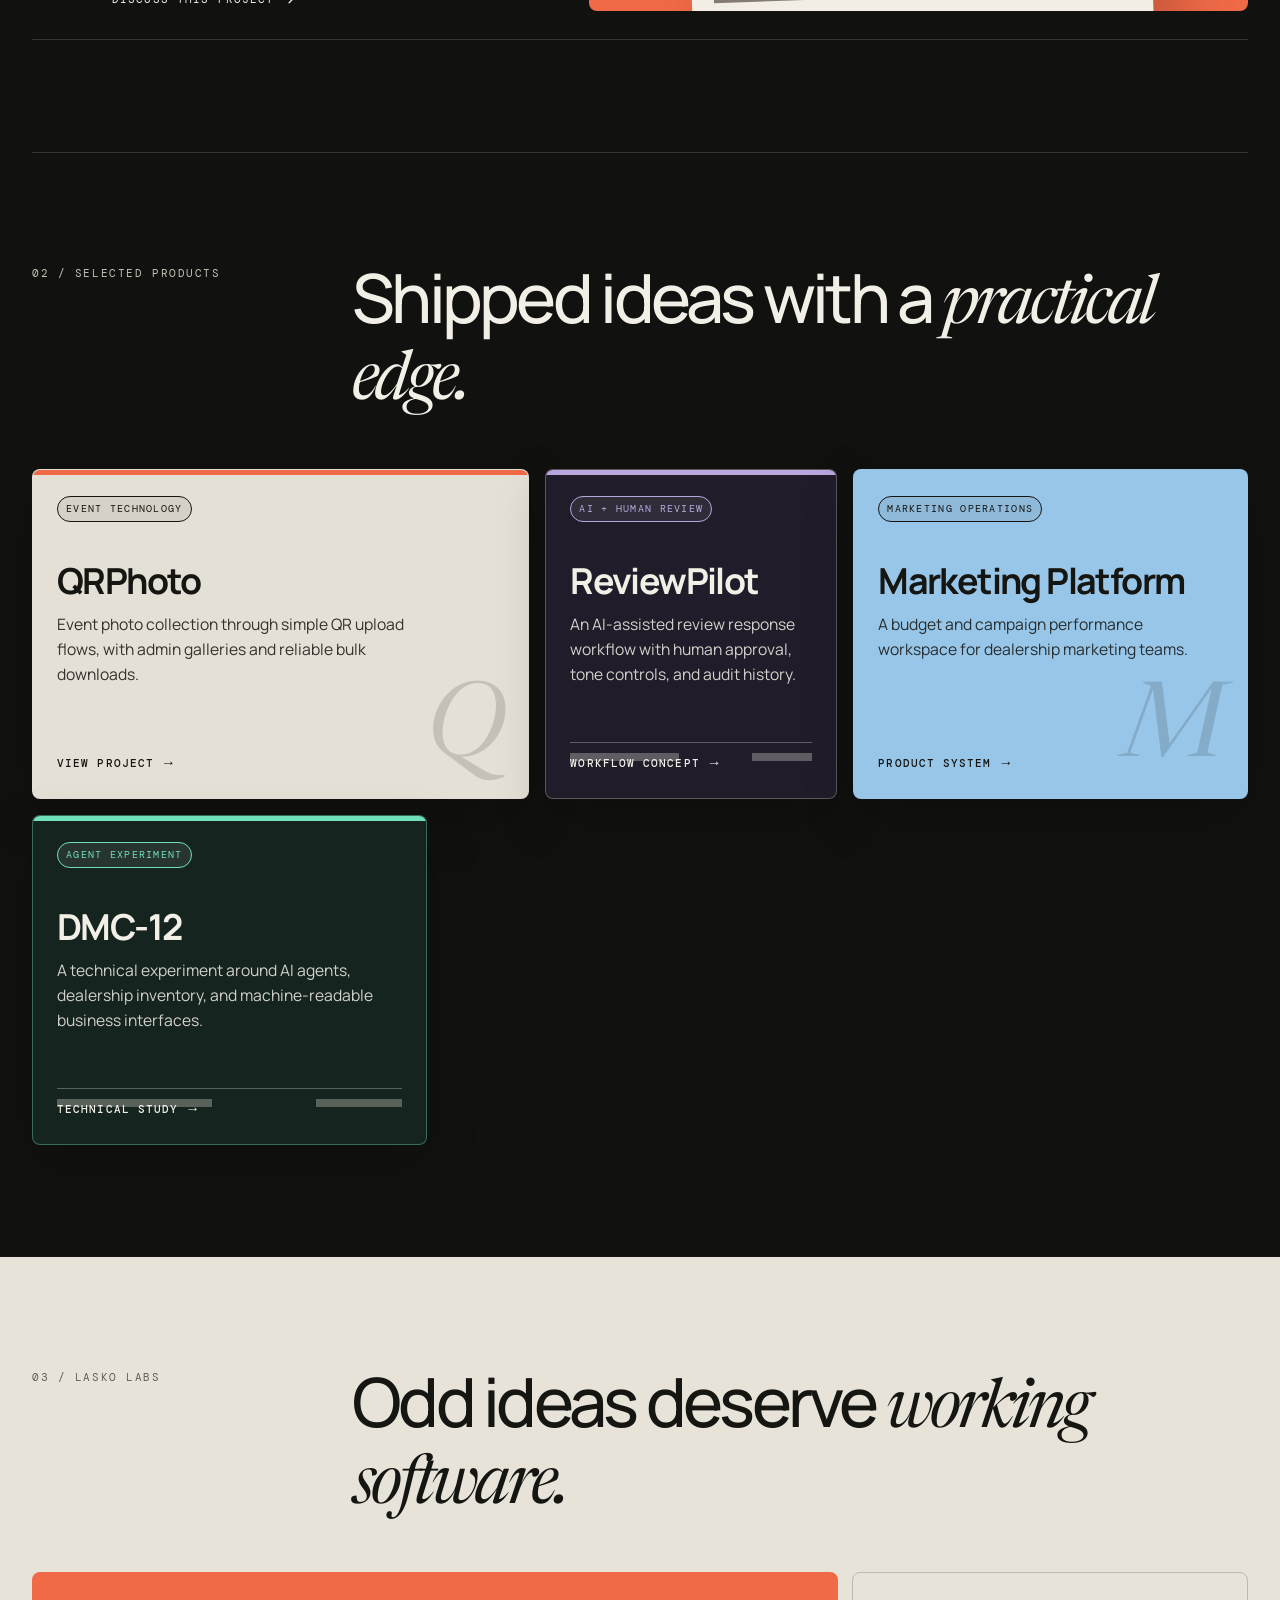
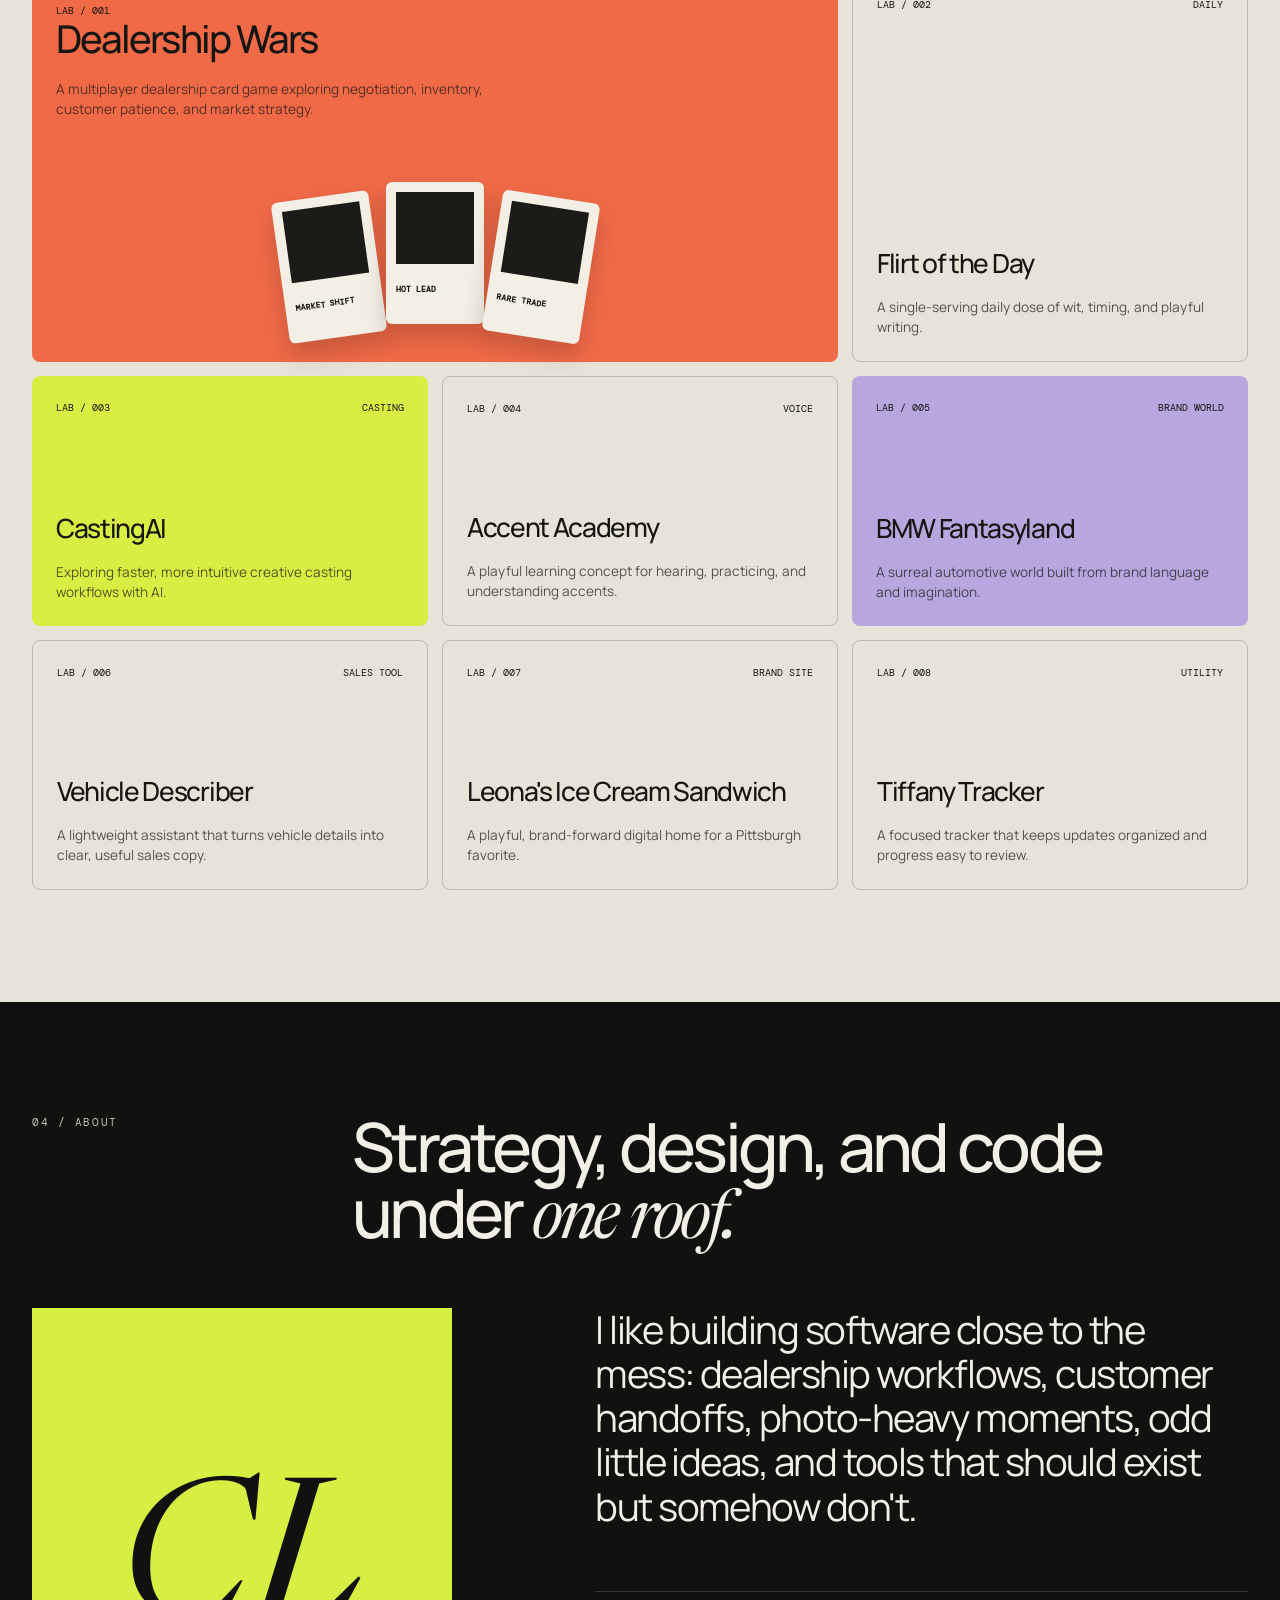
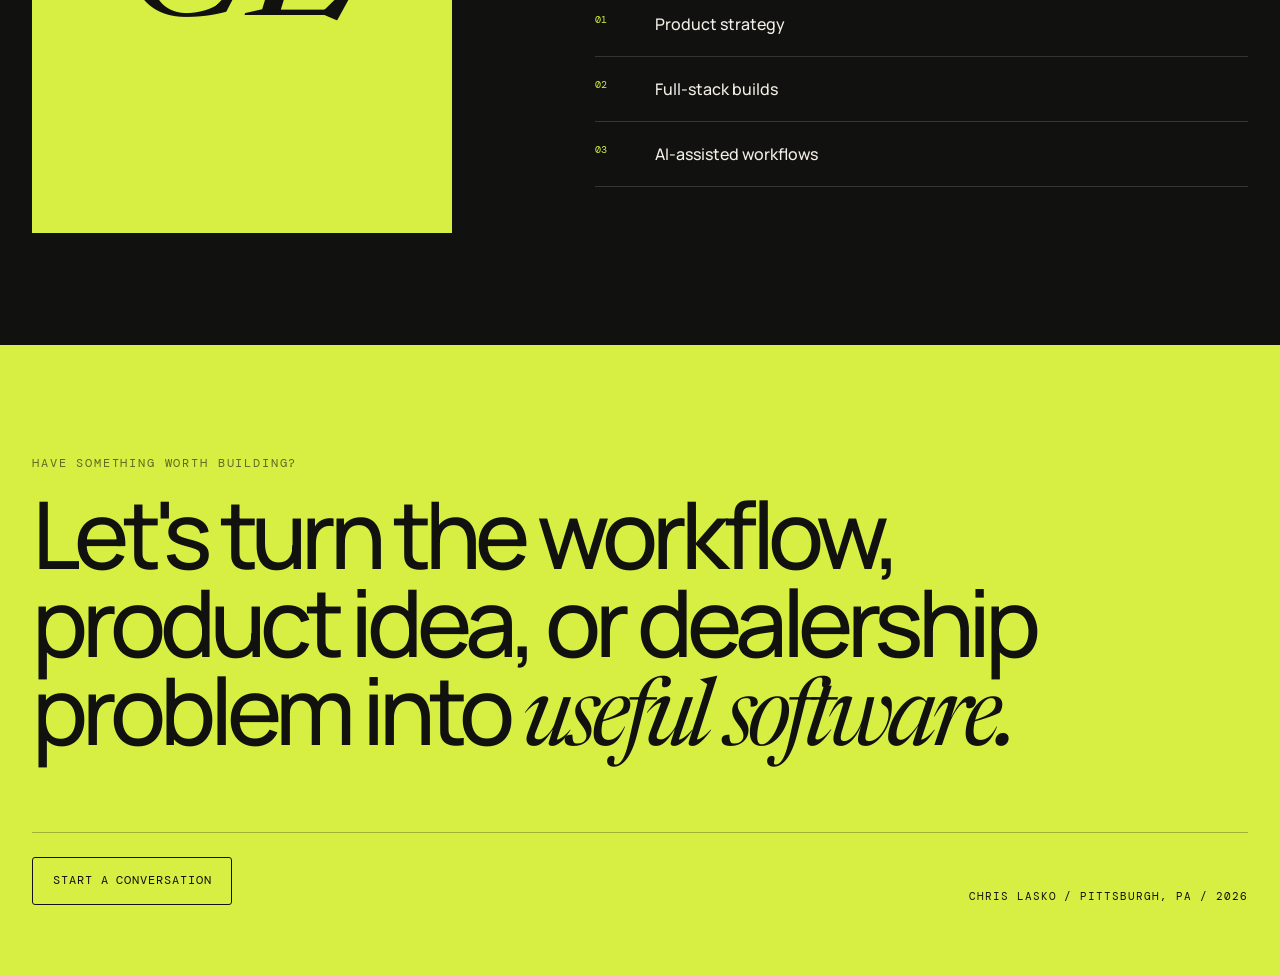
==== commit 7a9273ec: "Improve product tile readability" ====
--- a/index.html
+++ b/index.html
@@ -23,6 +23,7 @@
       --coral: #f06a47;
       --sky: #98c6e8;
       --lavender: #b8a7df;
+      --mint: #70e0b8;
       --radius: 8px;
       --page: min(1380px, calc(100vw - 64px));
     }
@@ -87,7 +88,9 @@
     .reel-card:nth-child(3) { background: #eee9df; }
     .reel-card:nth-child(4) { background: var(--coral); transform: translateY(10px); }
     .reel-card:nth-child(5) { background: var(--lavender); }
+    .reel-card.is-new { background: var(--mint); }
     .reel-title { position: relative; z-index: 2; font-weight: 700; font-size: .83rem; }
+    .new-flag { position: absolute; top: 18px; right: 18px; z-index: 3; padding: 5px 7px; border: 1px solid currentColor; border-radius: 999px; font-family: "DM Mono", monospace; font-size: .54rem; text-transform: uppercase; letter-spacing: .11em; }
     .mock-window { position: absolute; left: 18px; right: 18px; bottom: -22px; height: 148px; padding: 12px; border-radius: 5px 5px 0 0; background: #151512; color: white; }
     .mock-bar { width: 44%; height: 5px; margin-bottom: 14px; border-radius: 10px; background: currentColor; opacity: .45; }
     .mock-row { display: grid; grid-template-columns: 1fr .65fr; gap: 7px; margin-bottom: 7px; }
@@ -95,12 +98,42 @@
     .mock-photo { position: absolute; inset: 56px 18px 16px; background: linear-gradient(135deg, #342f2a 50%, #f6c7b5 50%); border: 8px solid #fff; transform: rotate(3deg); }
     .mock-score { position: absolute; left: 18px; right: 18px; bottom: 18px; display: flex; align-items: end; gap: 6px; }
     .mock-score i { flex: 1; background: #151512; border-radius: 2px 2px 0 0; }
+    .mock-locator { position: absolute; left: 18px; right: 18px; bottom: -18px; height: 142px; padding: 12px; border-radius: 5px 5px 0 0; background: #151512; color: white; }
+    .mock-vin { display: flex; justify-content: space-between; align-items: center; gap: 8px; padding-bottom: 10px; border-bottom: 1px solid rgba(255,255,255,.14); font-family: "DM Mono", monospace; font-size: .54rem; letter-spacing: .08em; }
+    .mock-map { position: relative; height: 88px; margin-top: 10px; border: 1px solid rgba(255,255,255,.16); background: linear-gradient(90deg, rgba(255,255,255,.08) 1px, transparent 1px), linear-gradient(rgba(255,255,255,.08) 1px, transparent 1px); background-size: 23px 22px; }
+    .mock-pin { position: absolute; width: 12px; height: 12px; border: 3px solid var(--mint); border-radius: 50%; background: #151512; box-shadow: 0 0 0 6px rgba(112,224,184,.18); }
+    .mock-pin:nth-child(1) { left: 24%; top: 32%; }
+    .mock-pin:nth-child(2) { right: 21%; top: 55%; }
+    .mock-pin:nth-child(3) { left: 54%; bottom: 18%; }
 
     .section { padding: 112px 0; }
     .section-head { display: grid; grid-template-columns: .45fr 1.55fr; gap: 60px; margin-bottom: 52px; }
     .section-index { color: var(--paper-dim); font-family: "DM Mono", monospace; font-size: .7rem; letter-spacing: .14em; text-transform: uppercase; }
     h2 { margin: 0; max-width: 850px; font-size: clamp(2.7rem, 5.3vw, 5.7rem); font-weight: 500; line-height: .97; letter-spacing: -.055em; }
     h2 em { font-family: "Newsreader", serif; font-weight: 400; }
+    .launch-section { padding: 34px 0 112px; }
+    .launch-panel { display: grid; grid-template-columns: .9fr 1.1fr; min-height: 560px; border: 1px solid rgba(112,224,184,.5); border-radius: var(--radius); overflow: hidden; background: var(--mint); color: #121210; box-shadow: 0 36px 100px rgba(0,0,0,.28); }
+    .launch-copy { display: flex; flex-direction: column; justify-content: space-between; padding: clamp(26px, 4vw, 54px); }
+    .launch-eyebrow { display: inline-flex; width: fit-content; align-items: center; min-height: 26px; padding: 0 10px; border: 1px solid currentColor; border-radius: 999px; font-family: "DM Mono", monospace; font-size: .64rem; letter-spacing: .12em; text-transform: uppercase; }
+    .launch-copy h2 { max-width: 650px; margin-top: 32px; font-size: clamp(3.7rem, 8vw, 8.2rem); line-height: .84; }
+    .launch-copy p { max-width: 54ch; margin: 24px 0 0; color: rgba(18,18,16,.72); font-size: 1.02rem; }
+    .launch-specs { display: grid; grid-template-columns: repeat(3, 1fr); gap: 12px; margin-top: 46px; }
+    .launch-spec { min-height: 92px; padding: 14px; border: 1px solid rgba(18,18,16,.24); }
+    .launch-spec span { display: block; margin-bottom: 12px; font-family: "DM Mono", monospace; font-size: .62rem; letter-spacing: .12em; text-transform: uppercase; opacity: .68; }
+    .launch-spec strong { font-size: 1.42rem; font-weight: 600; letter-spacing: -.045em; }
+    .launch-visual { position: relative; min-height: 420px; background: #151512; color: var(--paper); overflow: hidden; }
+    .launch-visual::before { content: ""; position: absolute; inset: 0; opacity: .16; background: linear-gradient(90deg, rgba(255,255,255,.18) 1px, transparent 1px), linear-gradient(rgba(255,255,255,.18) 1px, transparent 1px); background-size: 52px 52px; }
+    .vin-device { position: absolute; left: 9%; right: 9%; top: 12%; bottom: 10%; padding: 24px; border: 1px solid rgba(255,255,255,.14); border-radius: 7px; background: rgba(24,24,21,.94); box-shadow: 0 28px 80px rgba(0,0,0,.44); }
+    .vin-device-head { display: flex; align-items: center; justify-content: space-between; padding-bottom: 18px; border-bottom: 1px solid rgba(255,255,255,.13); font-family: "DM Mono", monospace; font-size: .66rem; letter-spacing: .1em; text-transform: uppercase; color: rgba(242,239,231,.7); }
+    .vin-search { height: 48px; margin-top: 18px; padding: 0 14px; border: 1px solid rgba(255,255,255,.16); display: flex; align-items: center; justify-content: space-between; font-family: "DM Mono", monospace; font-size: .7rem; letter-spacing: .08em; }
+    .vin-map-stage { position: relative; min-height: 260px; margin-top: 18px; border: 1px solid rgba(255,255,255,.14); background: linear-gradient(90deg, rgba(255,255,255,.08) 1px, transparent 1px), linear-gradient(rgba(255,255,255,.08) 1px, transparent 1px); background-size: 42px 42px; }
+    .vin-map-stage i { position: absolute; width: 18px; height: 18px; border: 4px solid var(--mint); border-radius: 50%; background: #151512; box-shadow: 0 0 0 12px rgba(112,224,184,.18); }
+    .vin-map-stage i:nth-child(1) { left: 18%; top: 28%; }
+    .vin-map-stage i:nth-child(2) { right: 19%; top: 38%; }
+    .vin-map-stage i:nth-child(3) { left: 52%; bottom: 19%; }
+    .vin-result { position: absolute; left: 24px; right: 24px; bottom: 22px; display: grid; grid-template-columns: 1fr auto; gap: 16px; align-items: center; padding: 14px; background: var(--mint); color: #121210; }
+    .vin-result span { display: block; font-family: "DM Mono", monospace; font-size: .62rem; letter-spacing: .1em; text-transform: uppercase; opacity: .72; }
+    .vin-result strong { display: block; margin-top: 4px; font-size: 1rem; }
 
     .featured-list { border-top: 1px solid var(--line); }
     .feature { display: grid; grid-template-columns: 80px 1.05fr 1.45fr; min-height: 430px; border-bottom: 1px solid var(--line); }
@@ -130,19 +163,24 @@
     .mag-image { height: 54%; margin-top: 14px; background: linear-gradient(145deg, #8c654f 0 45%, #e2c6b1 45%); }
     .mag-cols { display: grid; grid-template-columns: 1fr 1fr; gap: 10px; margin-top: 12px; }
     .mag-cols i { height: 4px; margin-bottom: 5px; background: #847b72; display: block; }
-
     .products { display: grid; grid-template-columns: repeat(12, 1fr); gap: 16px; }
-    .product { position: relative; grid-column: span 3; min-height: 330px; padding: 24px; border: 1px solid var(--line); border-radius: var(--radius); overflow: hidden; transition: transform .25s ease, border-color .25s ease; }
-    .product:hover { transform: translateY(-5px); border-color: rgba(242,239,231,.4); }
-    .product:nth-child(1) { grid-column: span 5; background: #e5e0d5; color: #151512; }
-    .product:nth-child(2) { grid-column: span 3; }
-    .product:nth-child(3) { grid-column: span 4; background: var(--sky); color: #151512; }
-    .product:nth-child(4) { grid-column: span 4; }
-    .product h3 { margin: 40px 0 12px; font-size: 1.9rem; font-weight: 500; letter-spacing: -.045em; }
-    .product p { max-width: 35ch; margin: 0; color: currentColor; opacity: .7; font-size: .86rem; }
+    .product { position: relative; grid-column: span 3; min-height: 330px; padding: 24px; border: 1px solid rgba(242,239,231,.28); border-radius: var(--radius); overflow: hidden; background: linear-gradient(180deg, rgba(242,239,231,.12), rgba(242,239,231,.055)); box-shadow: inset 0 1px 0 rgba(255,255,255,.08), 0 18px 52px rgba(0,0,0,.18); transition: transform .25s ease, border-color .25s ease, background .25s ease; }
+    .product::before { content: ""; position: absolute; inset: 0 0 auto; height: 5px; background: var(--product-accent, var(--acid)); }
+    .product:hover { transform: translateY(-5px); border-color: rgba(242,239,231,.5); background: linear-gradient(180deg, rgba(242,239,231,.16), rgba(242,239,231,.075)); }
+    .product:nth-child(1) { --product-accent: var(--coral); grid-column: span 5; background: #e5e0d5; color: #151512; border-color: rgba(229,224,213,.85); }
+    .product:nth-child(2) { --product-accent: var(--lavender); grid-column: span 3; background: #211c29; }
+    .product:nth-child(3) { --product-accent: var(--sky); grid-column: span 4; background: var(--sky); color: #151512; border-color: rgba(152,198,232,.9); }
+    .product:nth-child(4) { --product-accent: var(--mint); grid-column: span 4; background: #16241f; border-color: rgba(112,224,184,.38); }
+    .product .tag { display: inline-flex; width: fit-content; max-width: 100%; padding: 6px 8px; border: 1px solid currentColor; border-radius: 999px; background: rgba(242,239,231,.08); color: var(--product-accent, var(--acid)); font-size: .62rem; line-height: 1.2; }
+    .product:nth-child(1) .tag, .product:nth-child(3) .tag { background: rgba(20,20,17,.07); color: #151512; }
+    .product .tag, .product h3, .product p { position: relative; z-index: 2; }
+    .product h3 { margin: 42px 0 14px; color: currentColor; font-size: clamp(2rem, 2.8vw, 2.65rem); font-weight: 700; line-height: .96; letter-spacing: -.045em; }
+    .product p { max-width: 36ch; margin: 0; color: currentColor; opacity: .86; font-size: .98rem; line-height: 1.58; }
+    .product-action { position: absolute; left: 24px; bottom: 24px; z-index: 2; display: inline-flex; align-items: center; gap: 10px; color: currentColor; font-family: "DM Mono", monospace; font-size: .68rem; font-weight: 500; letter-spacing: .1em; text-transform: uppercase; }
+    .product-action::after { content: "\2192"; font-size: .9rem; }
     .product-mark { position: absolute; right: 22px; bottom: 14px; font-family: "Newsreader", serif; font-style: italic; font-size: 6.5rem; line-height: 1; opacity: .15; }
-    .product-ui { position: absolute; left: 24px; right: 24px; bottom: 22px; height: 72px; border-top: 1px solid currentColor; opacity: .45; }
-    .product-ui::before, .product-ui::after { content: ""; position: absolute; top: 14px; height: 9px; background: currentColor; }
+    .product-ui { position: absolute; left: 24px; right: 24px; bottom: 36px; height: 20px; border-top: 1px solid currentColor; opacity: .3; }
+    .product-ui::before, .product-ui::after { content: ""; position: absolute; top: 10px; height: 8px; background: currentColor; }
     .product-ui::before { left: 0; width: 45%; }
     .product-ui::after { right: 0; width: 25%; }
 
@@ -188,6 +226,8 @@
       .hero-intro { max-width: 600px; }
       .project-reel { grid-template-columns: repeat(3, 1fr); }
       .project-reel .reel-card:nth-child(n+4) { display: none; }
+      .launch-panel { grid-template-columns: 1fr; }
+      .launch-specs { grid-template-columns: 1fr; }
       .section-head { grid-template-columns: 1fr; gap: 18px; }
       .feature { grid-template-columns: 50px 1fr; }
       .feature-art { grid-column: 2; margin-top: 0; }
@@ -200,7 +240,7 @@
       :root { --page: calc(100% - 30px); }
       .site-header { min-height: 72px; }
       .nav { gap: 16px; }
-      .nav a:nth-child(2), .nav a:nth-child(3) { display: none; }
+      .nav a:nth-child(3), .nav a:nth-child(4) { display: none; }
       .hero { padding: 58px 0 18px; }
       h1 { font-size: clamp(4.1rem, 21vw, 6.1rem); }
       .hero-copy { gap: 42px; }
@@ -208,13 +248,20 @@
       .project-reel .reel-card:nth-child(3) { display: none; }
       .reel-card { height: 180px; }
       .section { padding: 82px 0; }
+      .launch-section { padding: 26px 0 82px; }
+      .launch-copy h2 { font-size: clamp(3.4rem, 18vw, 5.8rem); }
+      .vin-device { left: 16px; right: 16px; top: 20px; bottom: 20px; padding: 16px; }
+      .vin-map-stage { min-height: 220px; }
       .feature { display: block; padding: 24px 0; }
       .feature-number { padding: 0 0 12px; }
       .feature-copy { padding: 0 0 24px; }
       .feature-art { min-height: 300px; margin: 0; }
       .dash-grid { grid-template-columns: 1fr 1fr; }
       .dash-box:nth-child(3) { display: none; }
-      .product, .product:nth-child(n) { grid-column: span 12; min-height: 290px; }
+      .product, .product:nth-child(n) { grid-column: span 12; min-height: 300px; padding: 22px; }
+      .product h3 { margin-top: 36px; font-size: clamp(2.25rem, 13vw, 3rem); }
+      .product p { max-width: 30rem; font-size: 1rem; opacity: .9; }
+      .product-action { left: 22px; bottom: 22px; }
       .lab, .lab:first-child { grid-column: span 12; min-height: 240px; }
       .lab:first-child { min-height: 390px; }
       .about-grid { grid-template-columns: 1fr; gap: 46px; }
@@ -232,10 +279,10 @@
   <header class="site-header shell">
     <a class="wordmark" href="#top" aria-label="Lasko Creative home">LASKO<span>/</span>CREATIVE</a>
     <nav class="nav" aria-label="Primary navigation">
+      <a href="#vin-locate">New</a>
       <a href="#work">Work</a>
       <a href="#labs">Labs</a>
       <a href="#about">About</a>
-      <a href="#contact">Contact</a>
     </nav>
   </header>
 
@@ -248,21 +295,46 @@
         </div>
         <div class="hero-intro">
           <p class="lead">Useful software, built with taste.</p>
-          <p>Software experiments, dealership tools, and creative products by Chris Lasko. I turn practical problems and curious ideas into working software.</p>
+          <p>Software experiments, new products, dealership tools, and creative ideas by Chris Lasko. I turn practical problems and curious ideas into working software.</p>
           <div class="actions">
-            <a class="button primary" href="#work">View projects</a>
+            <a class="button primary" href="#vin-locate">Meet VIN Locate</a>
             <a class="button" href="#contact">Get in touch</a>
           </div>
         </div>
       </div>
 
       <div class="project-reel" aria-label="A preview of selected projects">
-        <div class="reel-card"><span class="reel-title">Get Ready</span><div class="mock-window"><div class="mock-bar"></div><div class="mock-row"><i></i><i></i></div><div class="mock-row"><i></i><i></i></div><div class="mock-row"><i></i><i></i></div></div></div>
+        <a class="reel-card is-new" href="https://vinlocate.laskocreative.com" aria-label="Visit VIN Locate"><span class="reel-title">VIN Locate</span><span class="new-flag">New product</span><div class="mock-locator"><div class="mock-vin"><span>VIN lookup</span><span>Found</span></div><div class="mock-map"><i class="mock-pin"></i><i class="mock-pin"></i><i class="mock-pin"></i></div></div></a>
         <div class="reel-card"><span class="reel-title">Chipboard</span><div class="mock-score"><i style="height:38px"></i><i style="height:66px"></i><i style="height:94px"></i><i style="height:54px"></i></div></div>
         <div class="reel-card"><span class="reel-title">WeddingTimes</span><div class="mock-photo"></div></div>
         <div class="reel-card"><span class="reel-title">Dealership Wars</span><div class="mock-window"><div class="mock-bar"></div><div class="mock-row"><i></i><i></i></div><div class="mock-row"><i></i><i></i></div></div></div>
         <div class="reel-card"><span class="reel-title">QRPhoto</span><div class="mock-photo" style="transform:rotate(-4deg);background:linear-gradient(45deg,#76909c 50%,#f3d7b2 50%)"></div></div>
       </div>
+    </section>
+
+    <section class="launch-section shell" id="vin-locate" aria-labelledby="vin-locate-title">
+      <a class="launch-panel" href="https://vinlocate.laskocreative.com" aria-label="Visit VIN Locate">
+        <div class="launch-copy">
+          <div>
+            <span class="launch-eyebrow">New product</span>
+            <h2 id="vin-locate-title">VIN<br><em>Locate</em></h2>
+            <p>A standalone product for finding vehicles by VIN with a fast, focused interface built around one job: enter the VIN, see where the vehicle is, and move with confidence.</p>
+          </div>
+          <div class="launch-specs" aria-label="VIN Locate product highlights">
+            <div class="launch-spec"><span>Built for</span><strong>Vehicle search</strong></div>
+            <div class="launch-spec"><span>Focus</span><strong>VIN-first lookup</strong></div>
+            <div class="launch-spec"><span>Status</span><strong>Brand new</strong></div>
+          </div>
+        </div>
+        <div class="launch-visual" aria-hidden="true">
+          <div class="vin-device">
+            <div class="vin-device-head"><span>VIN Locate</span><span>Product preview</span></div>
+            <div class="vin-search"><span>WBA8E9G59JNU12345</span><span>Locate</span></div>
+            <div class="vin-map-stage"><i></i><i></i><i></i></div>
+            <div class="vin-result"><div><span>Matched vehicle</span><strong>Bay 4 / Detail lane</strong></div><span>2 min ago</span></div>
+          </div>
+        </div>
+      </a>
     </section>
 
     <section class="section shell" id="work" aria-labelledby="work-title">
@@ -331,10 +403,10 @@
         <h2 id="products-title">Shipped ideas with a <em>practical edge.</em></h2>
       </div>
       <div class="products">
-        <a class="product" href="https://qr-photo-cyan.vercel.app/e/bmw-event" target="_blank" rel="noopener"><span class="tag">Event technology</span><h3>QRPhoto</h3><p>Event photo collection through simple QR upload flows, with admin galleries and reliable bulk downloads.</p><div class="product-mark">Q</div></a>
-        <article class="product"><span class="tag">AI + human review</span><h3>ReviewPilot</h3><p>An AI-assisted review response workflow with human approval, tone controls, and audit history.</p><div class="product-ui"></div></article>
-        <article class="product"><span class="tag">Marketing operations</span><h3>Marketing Platform</h3><p>A budget and campaign performance workspace for dealership marketing teams.</p><div class="product-mark">M</div></article>
-        <article class="product"><span class="tag">Agent experiment</span><h3>DMC-12</h3><p>A technical experiment around AI agents, dealership inventory, and machine-readable business interfaces.</p><div class="product-ui"></div></article>
+        <a class="product" href="https://qr-photo-cyan.vercel.app/e/bmw-event" target="_blank" rel="noopener"><span class="tag">Event technology</span><h3>QRPhoto</h3><p>Event photo collection through simple QR upload flows, with admin galleries and reliable bulk downloads.</p><span class="product-action">View project</span><div class="product-mark">Q</div></a>
+        <article class="product"><span class="tag">AI + human review</span><h3>ReviewPilot</h3><p>An AI-assisted review response workflow with human approval, tone controls, and audit history.</p><span class="product-action">Workflow concept</span><div class="product-ui"></div></article>
+        <article class="product"><span class="tag">Marketing operations</span><h3>Marketing Platform</h3><p>A budget and campaign performance workspace for dealership marketing teams.</p><span class="product-action">Product system</span><div class="product-mark">M</div></article>
+        <article class="product"><span class="tag">Agent experiment</span><h3>DMC-12</h3><p>A technical experiment around AI agents, dealership inventory, and machine-readable business interfaces.</p><span class="product-action">Technical study</span><div class="product-ui"></div></article>
       </div>
     </section>
 
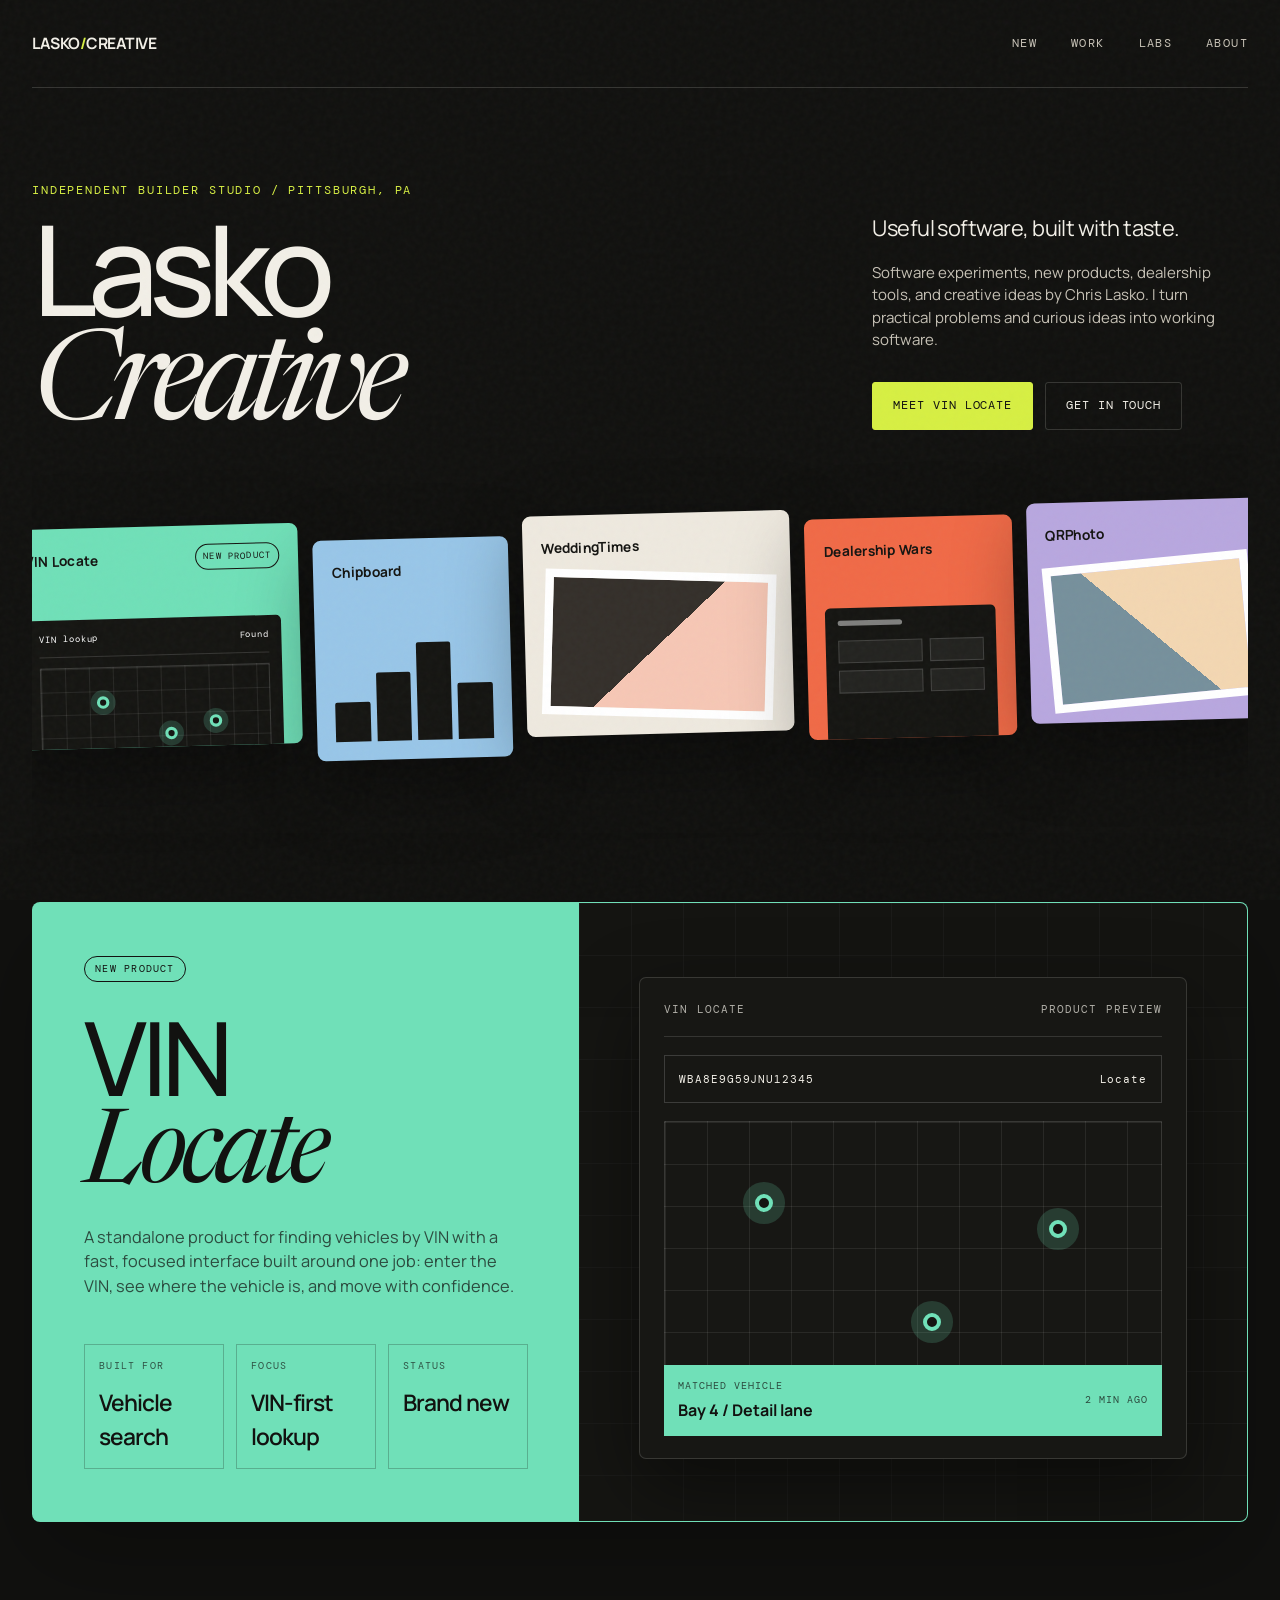
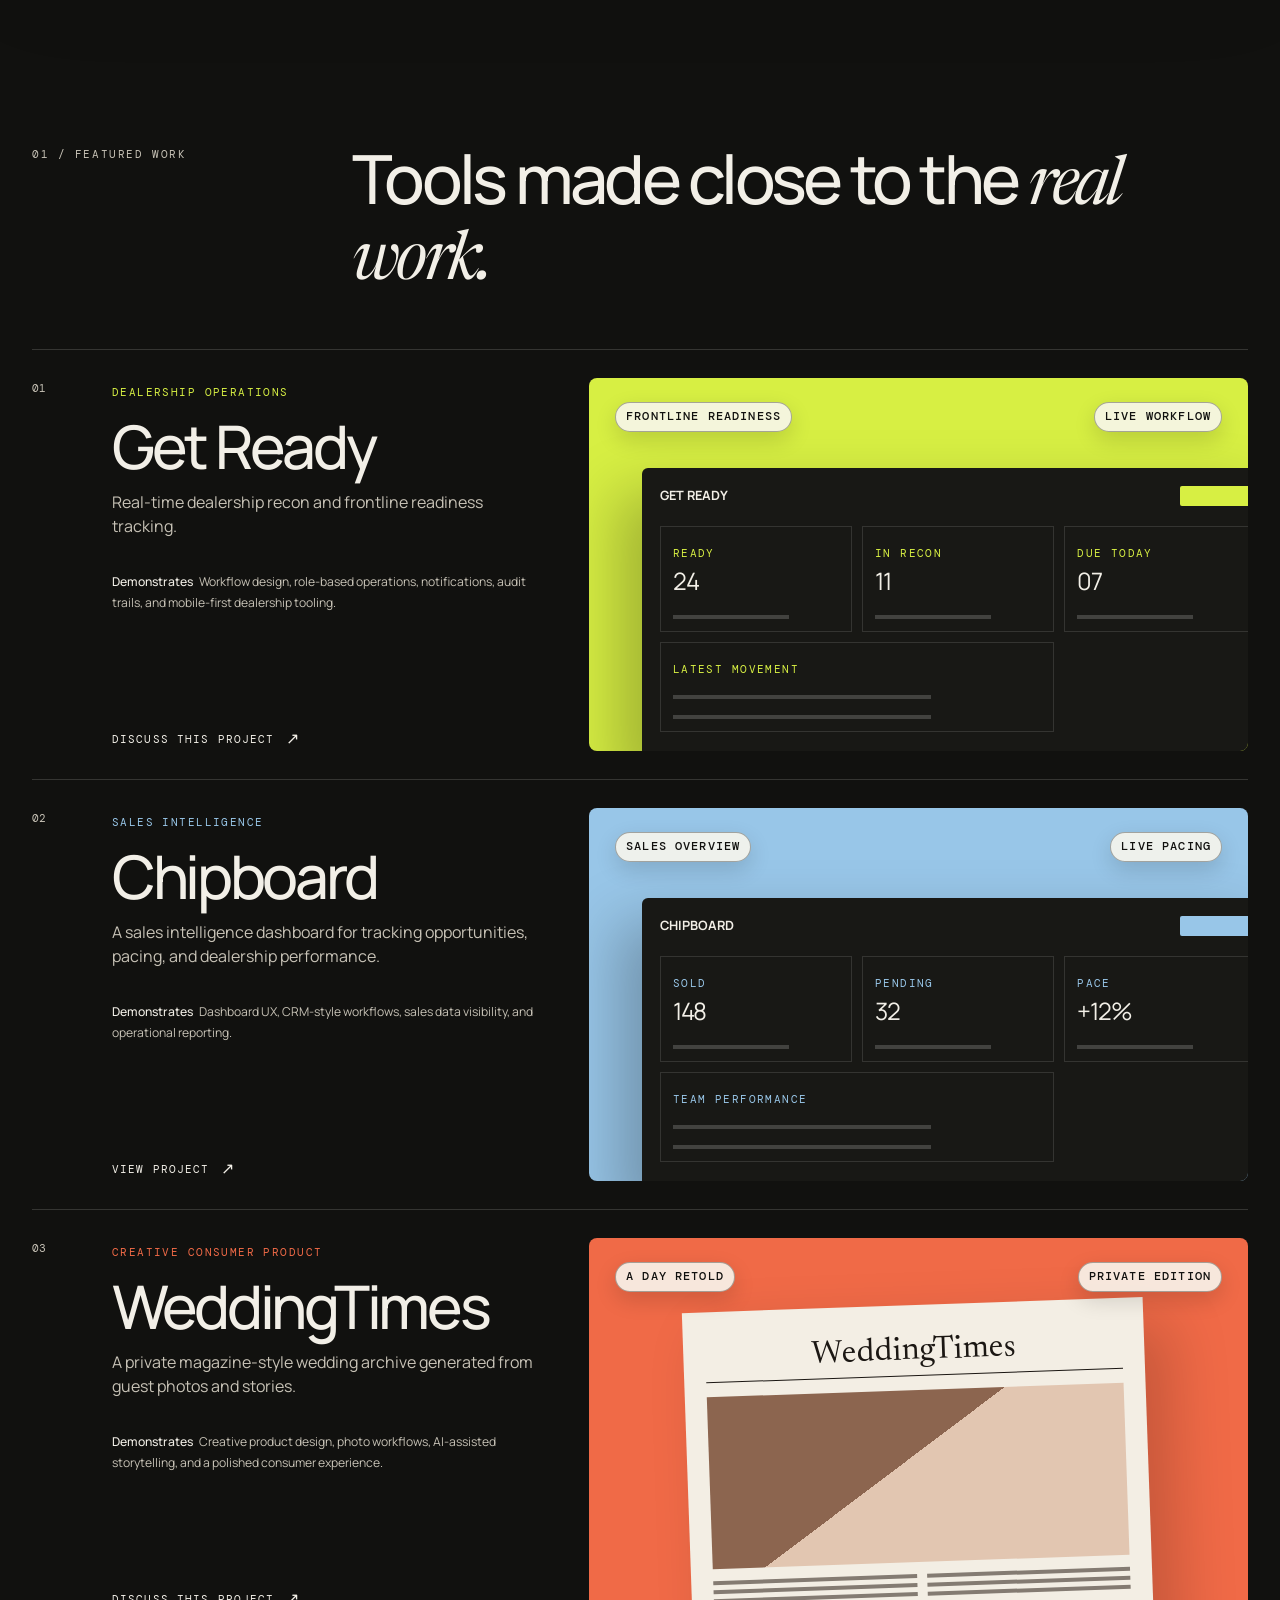
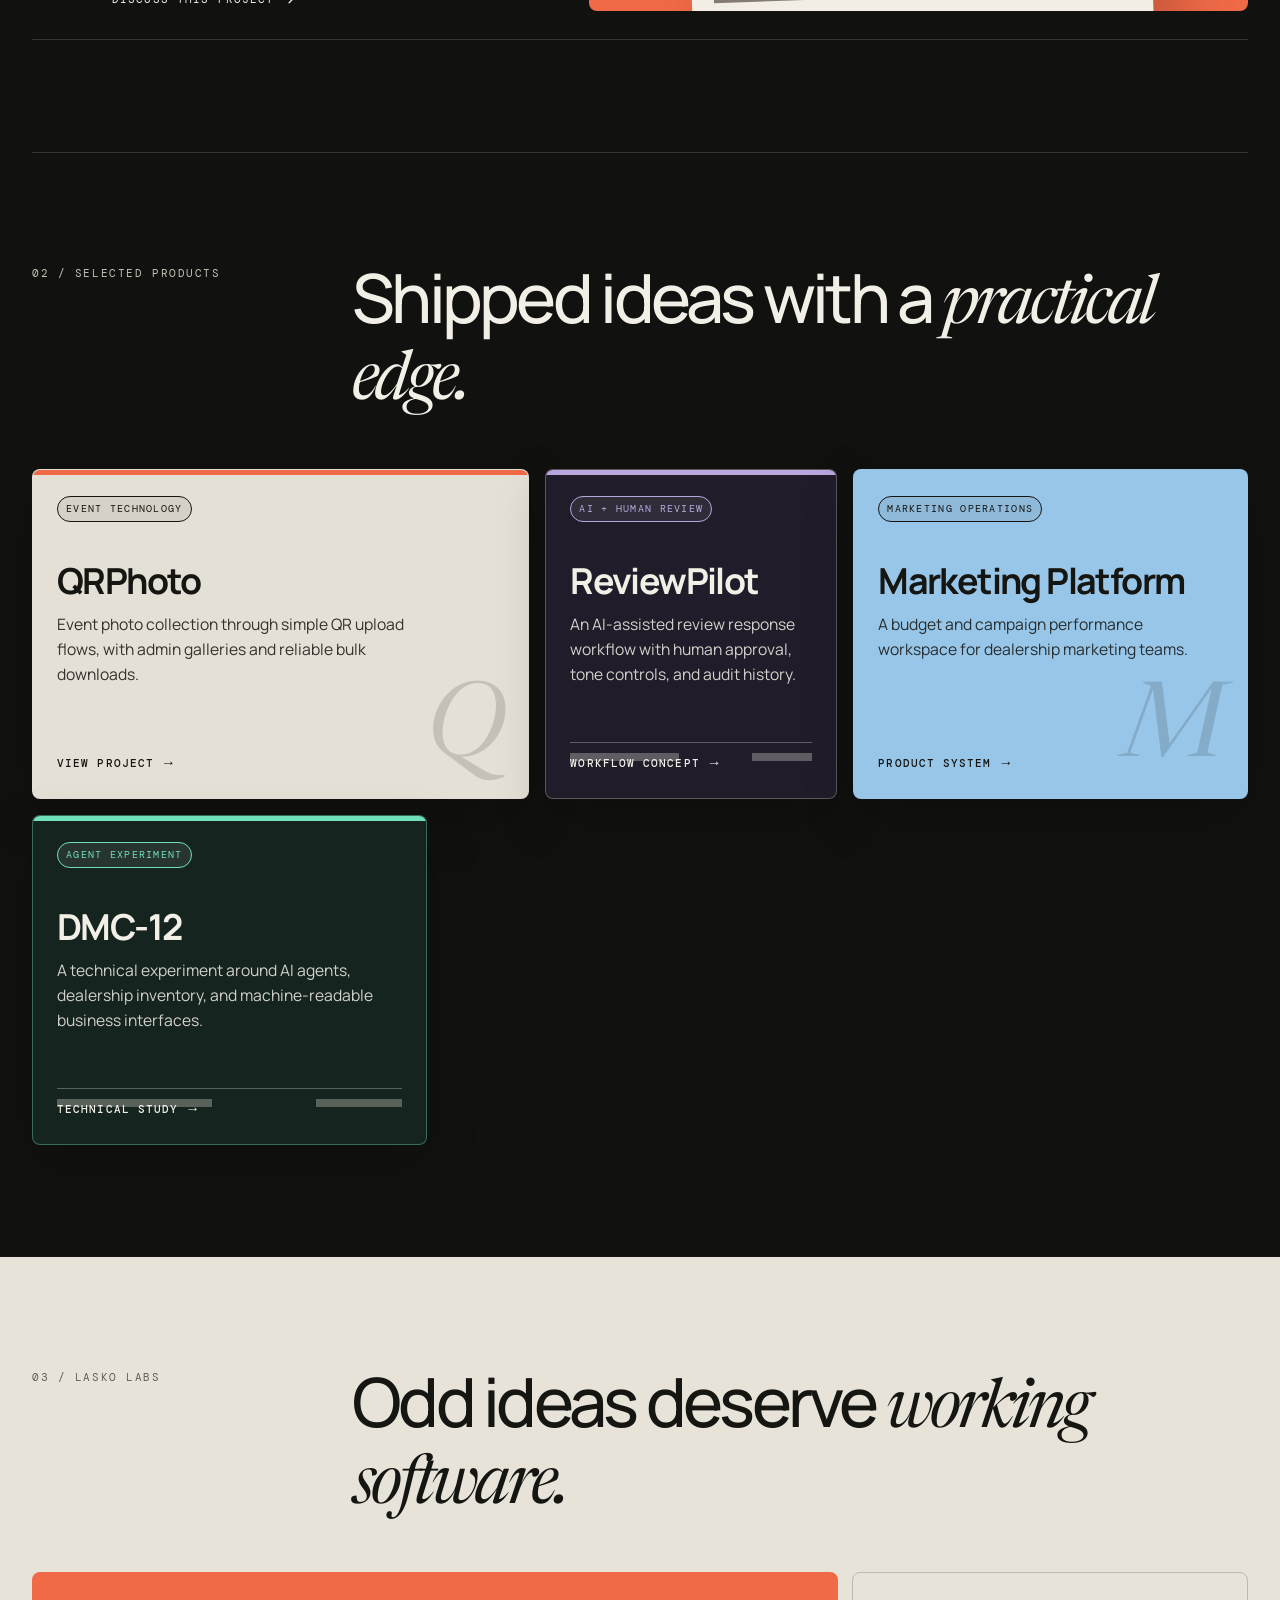
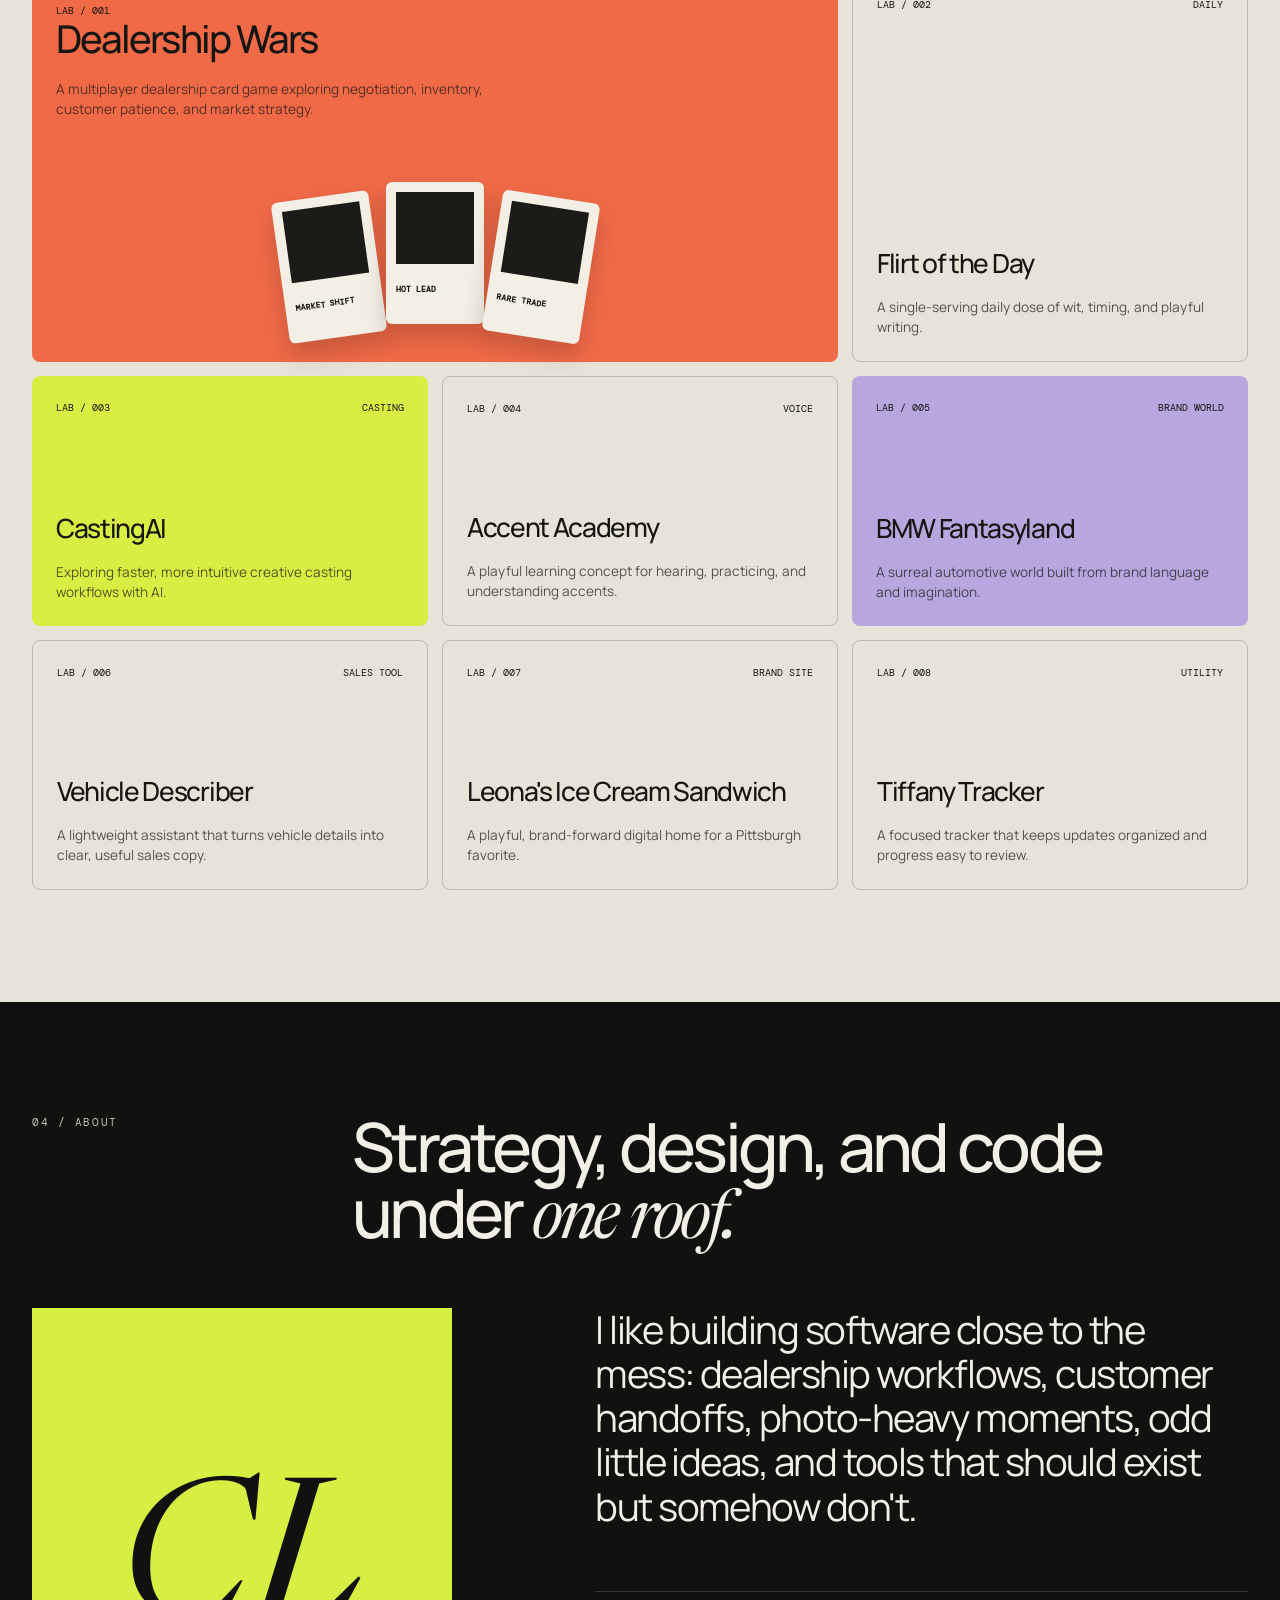
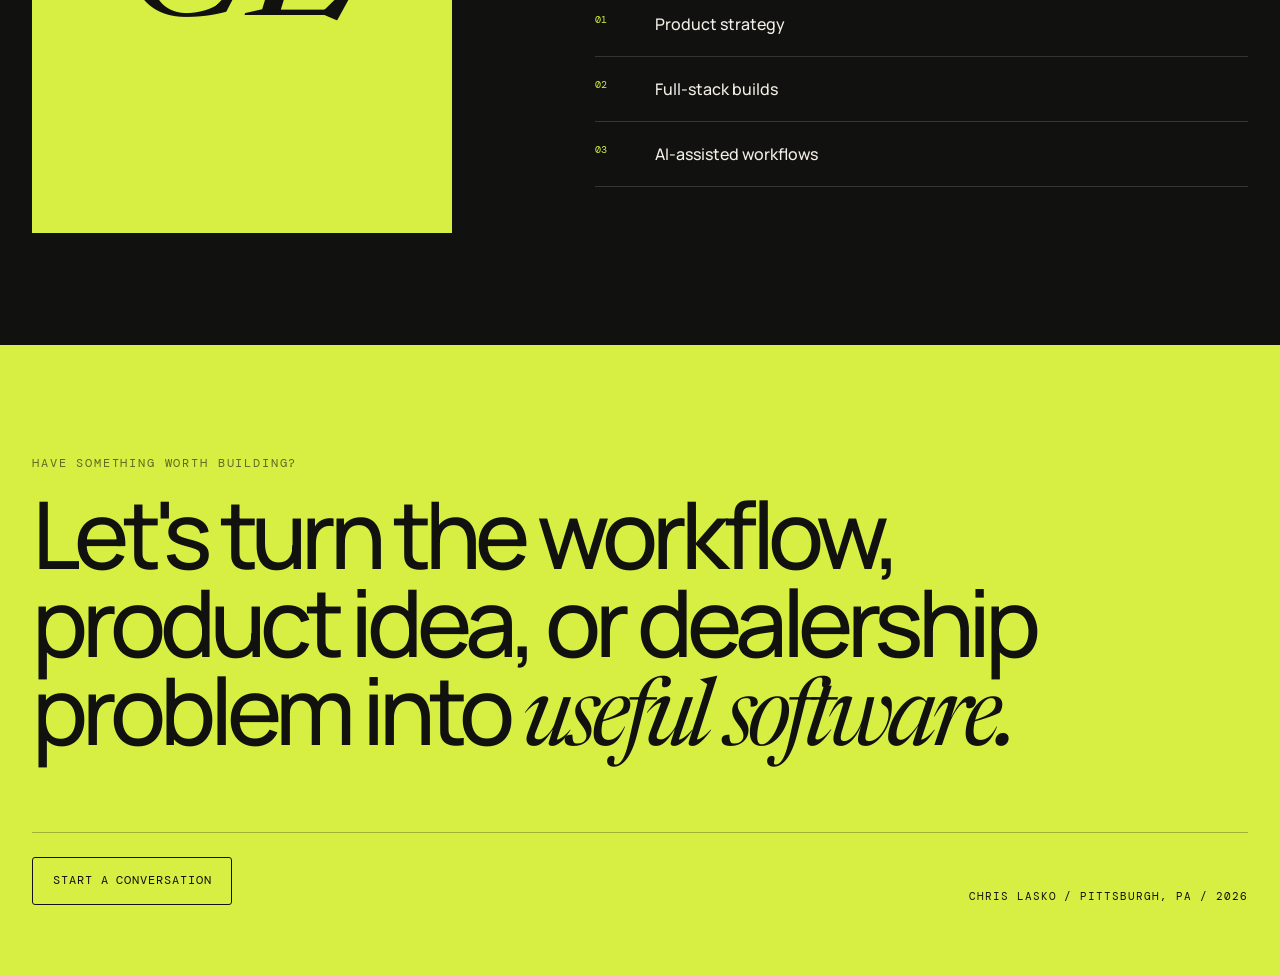
==== commit 79b38496: "Improve featured tile label contrast" ====
--- a/index.html
+++ b/index.html
@@ -148,7 +148,8 @@
     .text-link::after { content: "\2197"; font-size: 1rem; transition: transform .2s ease; }
     .text-link:hover::after { transform: translate(3px,-3px); }
     .feature-art { position: relative; min-height: 340px; margin: 28px 0; border-radius: var(--radius); overflow: hidden; background: var(--accent); color: #121210; }
-    .feature-art .art-title { position: absolute; top: 24px; left: 26px; right: 26px; display: flex; justify-content: space-between; font-family: "DM Mono", monospace; font-size: .67rem; text-transform: uppercase; letter-spacing: .1em; }
+    .feature-art .art-title { position: absolute; z-index: 4; top: 24px; left: 26px; right: 26px; display: flex; justify-content: space-between; gap: 12px; font-family: "DM Mono", monospace; font-size: .72rem; font-weight: 500; line-height: 1.2; text-transform: uppercase; letter-spacing: .1em; }
+    .feature-art .art-title span { display: inline-flex; max-width: 48%; min-height: 30px; align-items: center; padding: 7px 10px; border: 1px solid rgba(18,18,16,.35); border-radius: 999px; background: rgba(248,245,237,.9); color: #11110f; box-shadow: 0 8px 22px rgba(0,0,0,.14); }
     .dashboard { position: absolute; left: 8%; right: -4%; top: 24%; bottom: -5%; padding: 18px; border-radius: 6px 0 0 0; background: #181815; color: var(--paper); box-shadow: -25px 25px 60px rgba(0,0,0,.25); }
     .dash-head { display: flex; justify-content: space-between; align-items: center; margin-bottom: 20px; }
     .dash-logo { font-weight: 700; font-size: .8rem; }
@@ -256,6 +257,8 @@
       .feature-number { padding: 0 0 12px; }
       .feature-copy { padding: 0 0 24px; }
       .feature-art { min-height: 300px; margin: 0; }
+      .feature-art .art-title { top: 20px; left: 24px; right: 24px; font-size: .66rem; letter-spacing: .08em; }
+      .feature-art .art-title span { min-height: 28px; padding: 6px 8px; }
       .dash-grid { grid-template-columns: 1fr 1fr; }
       .dash-box:nth-child(3) { display: none; }
       .product, .product:nth-child(n) { grid-column: span 12; min-height: 300px; padding: 22px; }
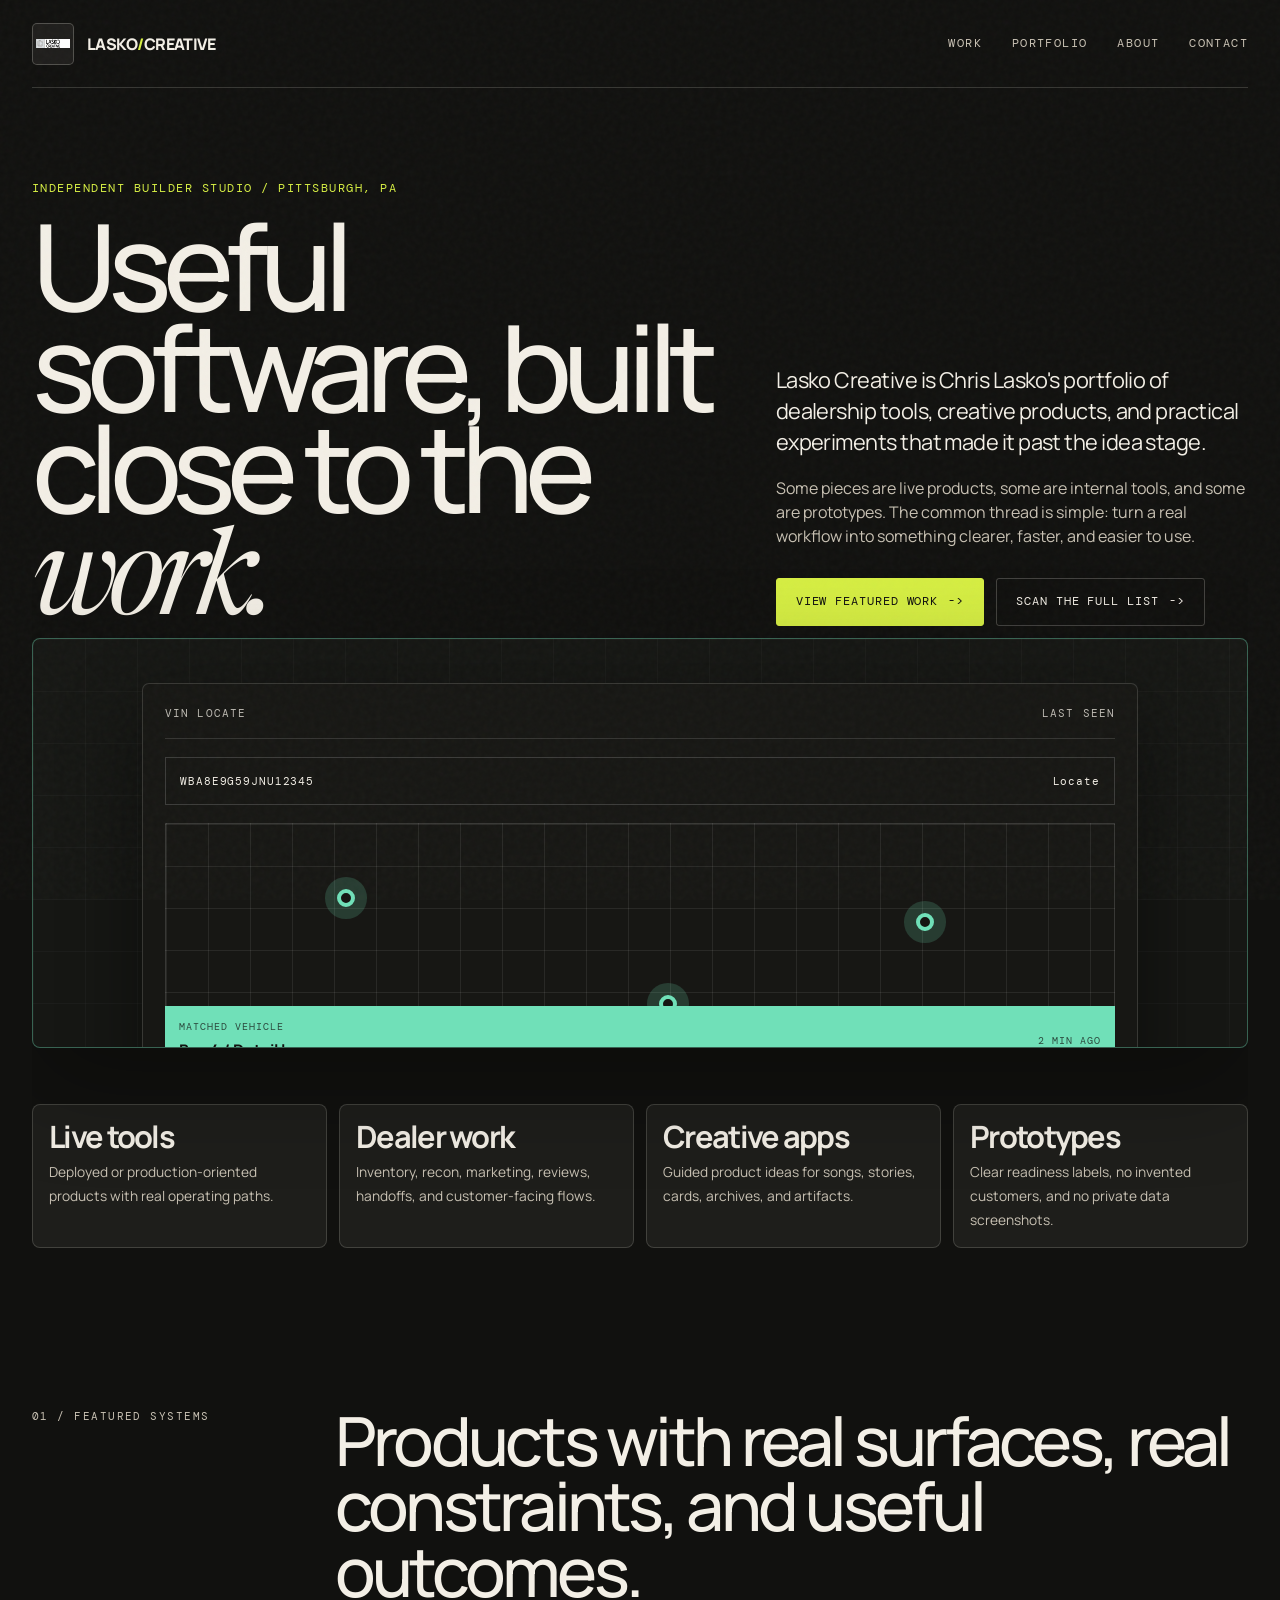
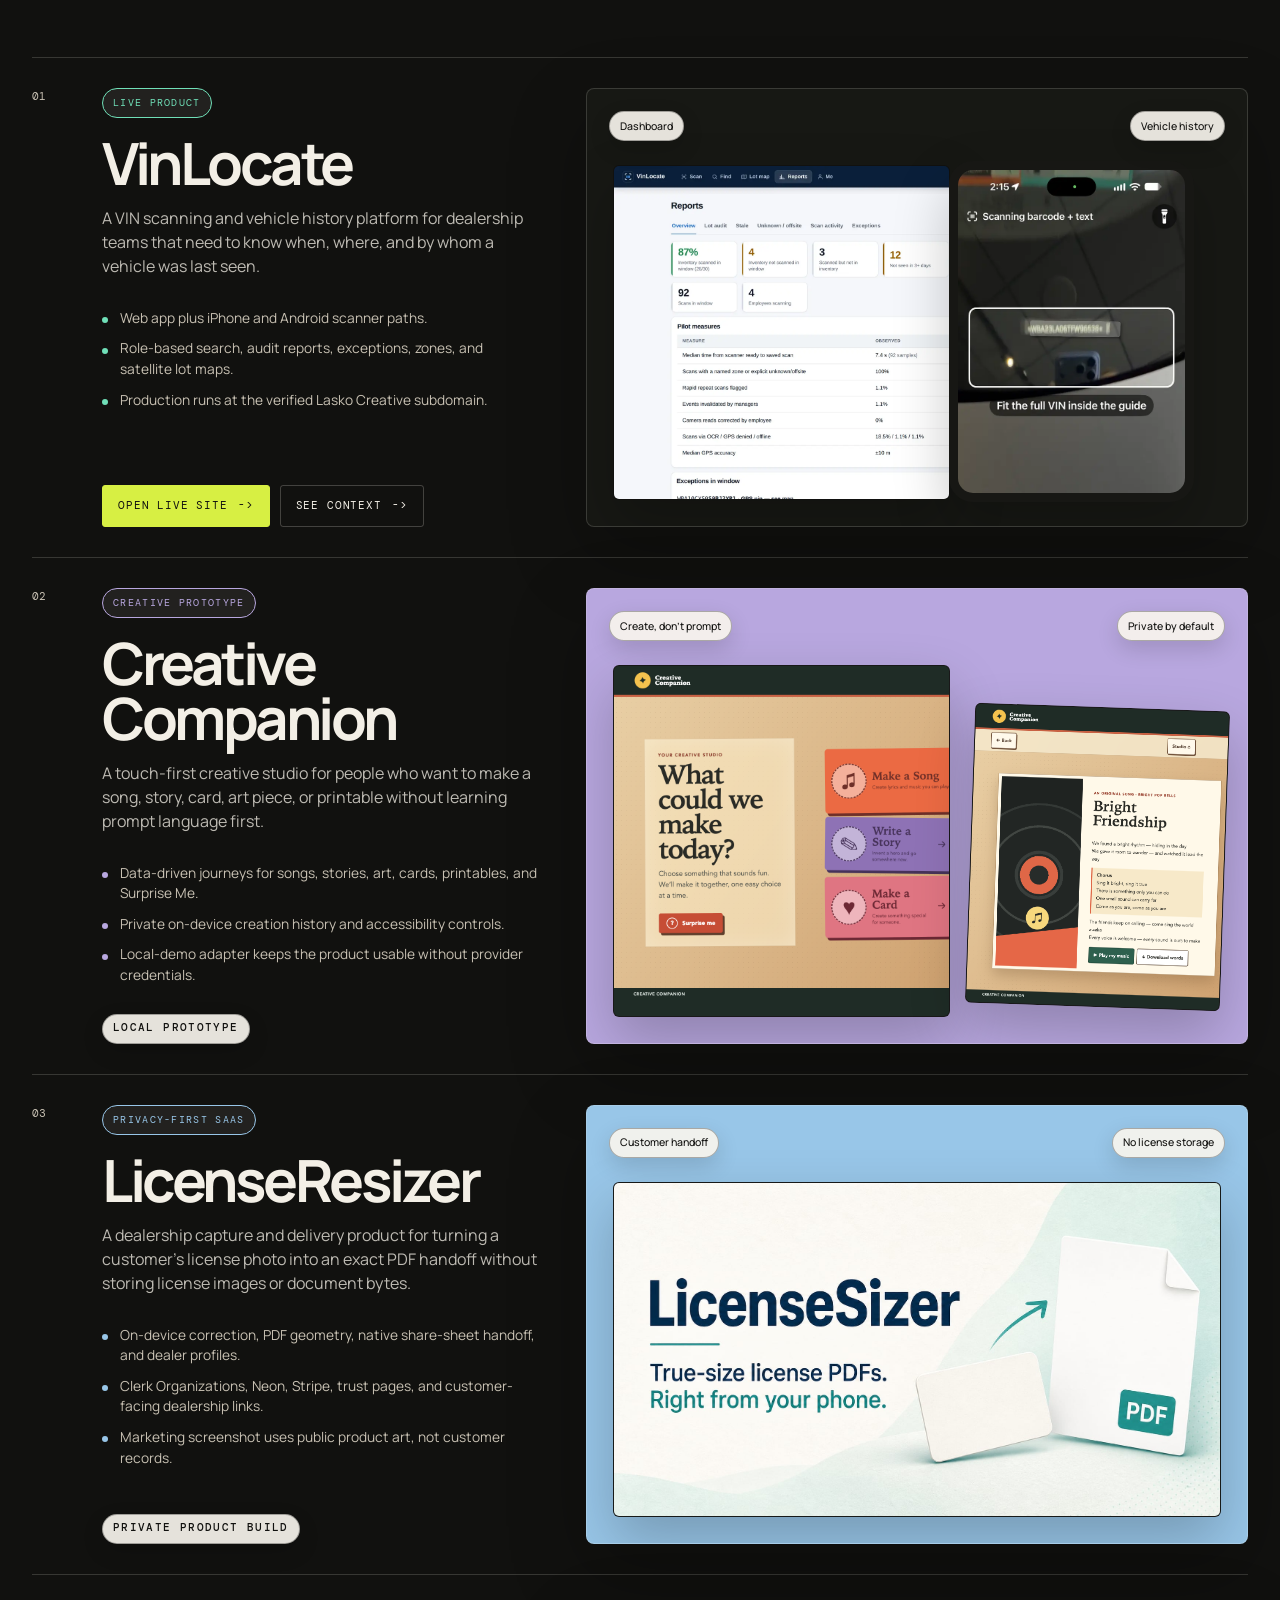
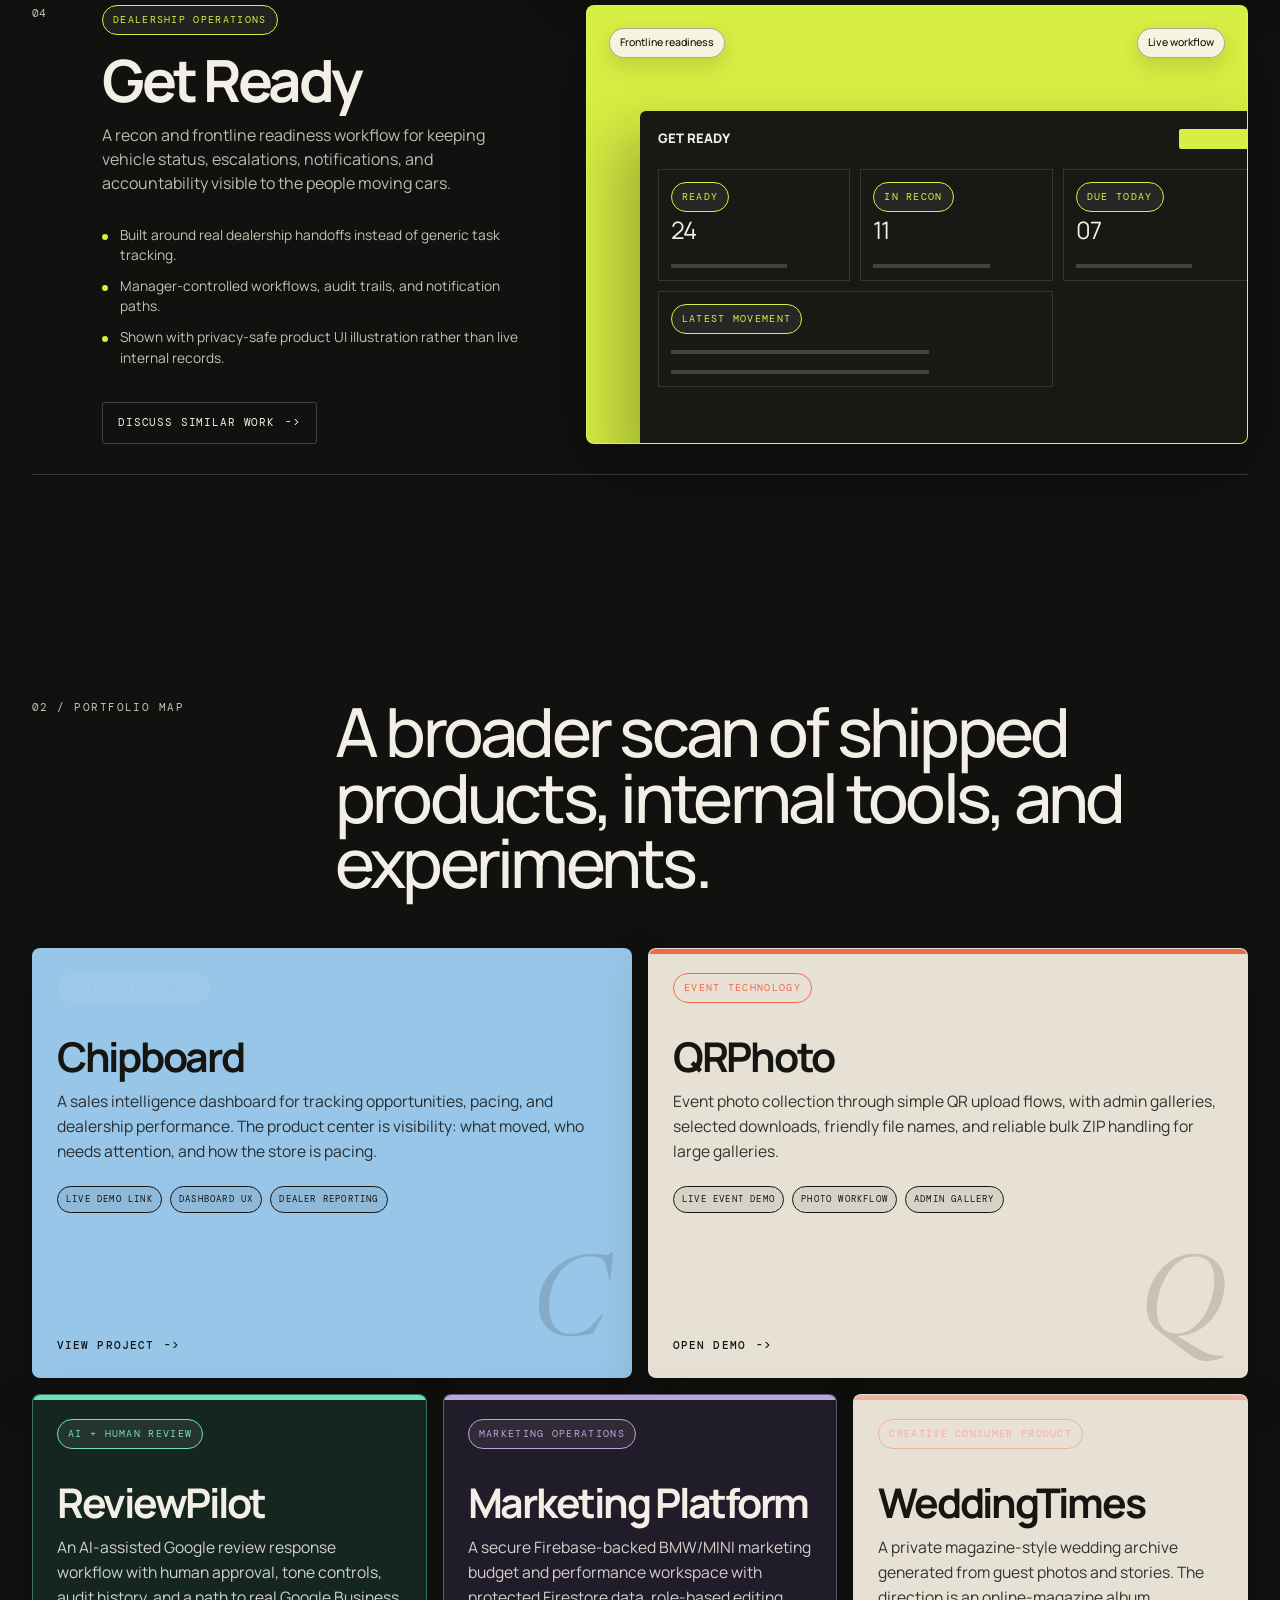
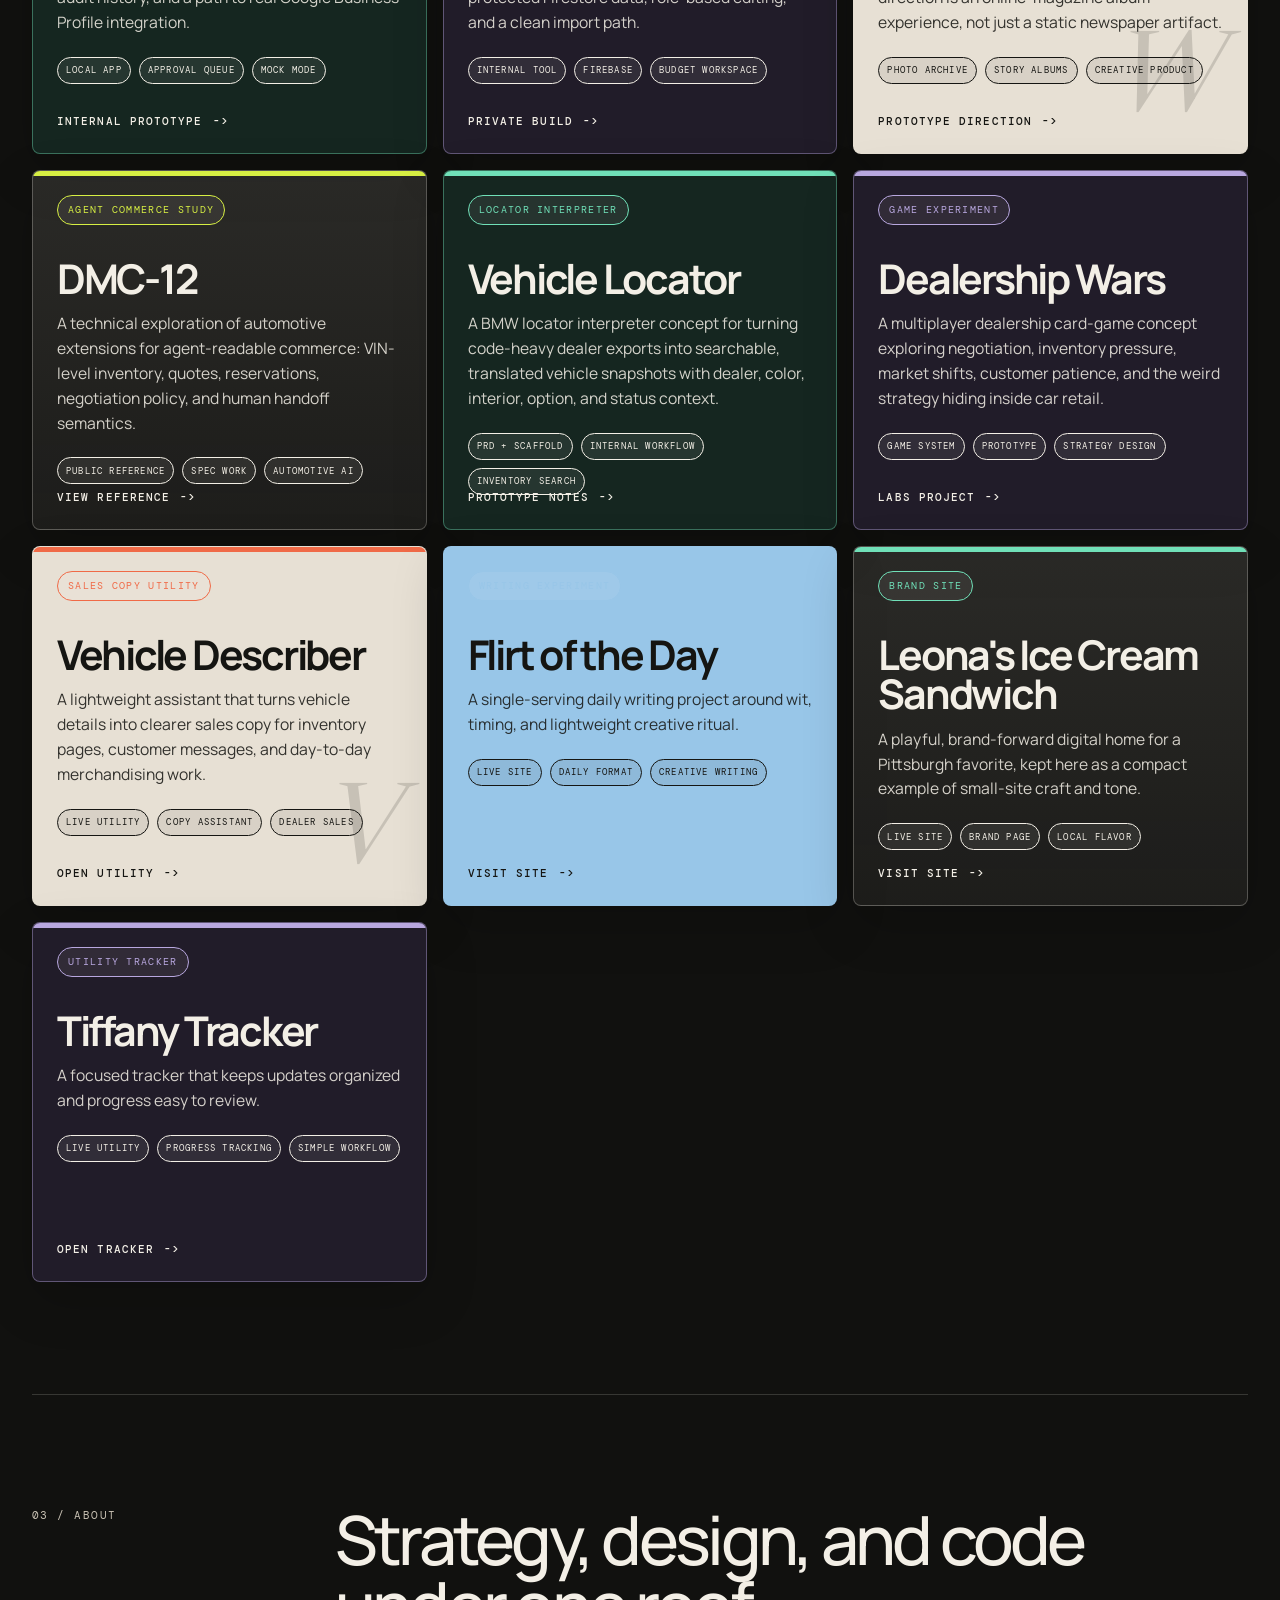
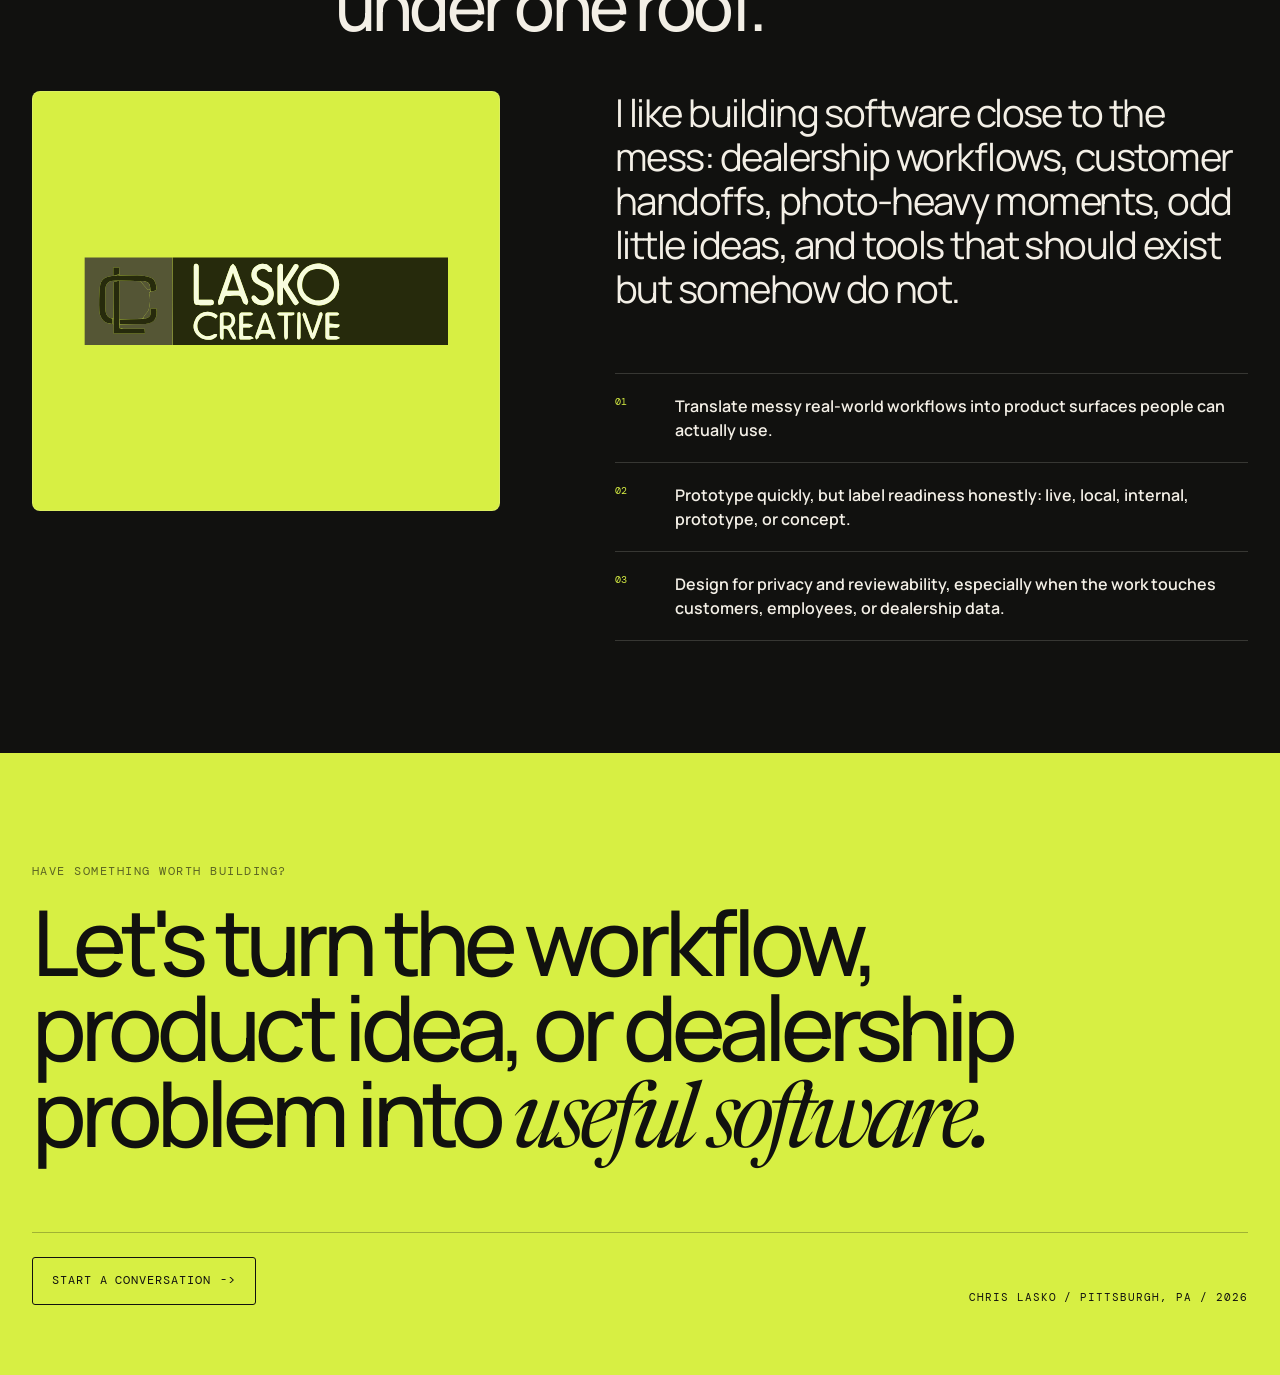
==== commit 765f25ce: "Build comprehensive portfolio refresh" ====
--- a/index.html
+++ b/index.html
@@ -3,55 +3,56 @@
 <head>
   <meta charset="utf-8">
   <meta name="viewport" content="width=device-width, initial-scale=1">
-  <title>Lasko Creative | Useful software, built with taste.</title>
-  <meta name="description" content="Software experiments, dealership tools, and creative products by Chris Lasko.">
+  <title>Lasko Creative | Useful software, built close to the work.</title>
+  <meta name="description" content="Lasko Creative is Chris Lasko's portfolio of dealership software, creative tools, and focused product experiments.">
   <meta property="og:title" content="Lasko Creative">
-  <meta property="og:description" content="Useful software, built with taste. Product design, dealership tools, and creative technology by Chris Lasko.">
+  <meta property="og:description" content="Useful software, built close to the work. Dealership tools, creative products, and working prototypes by Chris Lasko.">
   <meta property="og:type" content="website">
   <meta name="theme-color" content="#11110f">
   <link rel="icon" href="assets/logo.svg">
   <style>
-    @import url('https://fonts.googleapis.com/css2?family=DM+Mono:wght@300;400;500&family=Manrope:wght@400;500;600;700&family=Newsreader:ital,opsz,wght@0,6..72,400;1,6..72,400&display=swap');
+    @import url('https://fonts.googleapis.com/css2?family=DM+Mono:wght@300;400;500&family=Manrope:wght@400;500;600;700;800&family=Newsreader:ital,opsz,wght@0,6..72,400;1,6..72,400&display=swap');
 
     :root {
       --ink: #11110f;
-      --ink-soft: #1a1a17;
-      --paper: #f2efe7;
-      --paper-dim: #c7c2b6;
-      --line: rgba(242, 239, 231, .16);
+      --paper: #f3efe6;
+      --paper-dim: #c8c1b3;
+      --paper-soft: rgba(243, 239, 230, .76);
+      --line: rgba(243, 239, 230, .17);
       --acid: #d7ef43;
       --coral: #f06a47;
       --sky: #98c6e8;
       --lavender: #b8a7df;
       --mint: #70e0b8;
+      --rose: #f2b0a1;
       --radius: 8px;
       --page: min(1380px, calc(100vw - 64px));
     }
 
     * { box-sizing: border-box; }
-    html { scroll-behavior: smooth; }
+    html { scroll-behavior: smooth; overflow-x: hidden; }
     body {
       margin: 0;
       background: var(--ink);
       color: var(--paper);
       font-family: "Manrope", sans-serif;
       line-height: 1.5;
+      overflow-x: hidden;
       -webkit-font-smoothing: antialiased;
     }
     body::before {
       content: "";
       position: fixed;
       inset: 0;
+      z-index: 30;
       pointer-events: none;
       opacity: .035;
-      z-index: 20;
       background-image: url("data:image/svg+xml,%3Csvg viewBox='0 0 180 180' xmlns='http://www.w3.org/2000/svg'%3E%3Cfilter id='n'%3E%3CfeTurbulence type='fractalNoise' baseFrequency='.9' numOctaves='4' stitchTiles='stitch'/%3E%3C/filter%3E%3Crect width='100%25' height='100%25' filter='url(%23n)' opacity='.9'/%3E%3C/svg%3E");
     }
     a { color: inherit; text-decoration: none; }
-    button, a { -webkit-tap-highlight-color: transparent; }
+    img { display: block; max-width: 100%; }
     :focus-visible { outline: 2px solid var(--acid); outline-offset: 4px; }
     .shell { width: var(--page); margin: 0 auto; }
-    .rule { border-top: 1px solid var(--line); }
 
     .site-header {
       position: relative;
@@ -62,389 +63,897 @@
       min-height: 88px;
       border-bottom: 1px solid var(--line);
     }
-    .wordmark { font-weight: 700; font-size: .98rem; letter-spacing: -.03em; }
-    .wordmark span { color: var(--acid); }
-    .nav { display: flex; align-items: center; gap: 34px; font-family: "DM Mono", monospace; font-size: .72rem; text-transform: uppercase; letter-spacing: .12em; }
-    .nav a { color: var(--paper-dim); transition: color .2s ease; }
+    .brand {
+      display: inline-flex;
+      align-items: center;
+      gap: 13px;
+      font-weight: 800;
+      letter-spacing: -.035em;
+    }
+    .brand-mark {
+      width: 42px;
+      height: 42px;
+      display: grid;
+      place-items: center;
+      border: 1px solid rgba(243,239,230,.24);
+      border-radius: 5px;
+      background: rgba(243,239,230,.06);
+      overflow: hidden;
+    }
+    .brand-mark img { width: 34px; max-width: 34px; filter: brightness(1.1); }
+    .brand span span { color: var(--acid); }
+    .nav {
+      display: flex;
+      align-items: center;
+      gap: 30px;
+      font-family: "DM Mono", monospace;
+      font-size: .72rem;
+      letter-spacing: .12em;
+      text-transform: uppercase;
+      color: var(--paper-dim);
+    }
     .nav a:hover { color: var(--paper); }
 
-    .hero { min-height: 780px; padding: 94px 0 34px; overflow: hidden; }
-    .hero-copy { position: relative; z-index: 2; display: grid; grid-template-columns: 1.35fr .65fr; gap: 60px; align-items: end; }
-    .kicker { margin: 0 0 18px; color: var(--acid); font-family: "DM Mono", monospace; font-size: .72rem; text-transform: uppercase; letter-spacing: .16em; }
-    h1 { max-width: 900px; margin: 0; font-size: clamp(4.6rem, 9.8vw, 9rem); font-weight: 500; line-height: .82; letter-spacing: -.075em; }
-    h1 em { font-family: "Newsreader", serif; font-weight: 400; }
-    .hero-intro { max-width: 500px; padding-bottom: 12px; }
-    .hero-intro .lead { margin: 0 0 18px; font-size: clamp(1.15rem, 1.7vw, 1.52rem); line-height: 1.42; letter-spacing: -.025em; }
-    .hero-intro p:last-of-type { margin: 0; color: var(--paper-dim); font-size: .94rem; }
+    .button {
+      display: inline-flex;
+      min-height: 48px;
+      align-items: center;
+      justify-content: center;
+      gap: 10px;
+      padding: 0 19px;
+      border: 1px solid rgba(243,239,230,.22);
+      border-radius: 3px;
+      font-family: "DM Mono", monospace;
+      font-size: .72rem;
+      letter-spacing: .08em;
+      text-transform: uppercase;
+      transition: transform .2s ease, background .2s ease, color .2s ease, border-color .2s ease;
+    }
+    .button::after { content: "->"; }
+    .button:hover { transform: translateY(-2px); border-color: rgba(243,239,230,.44); }
+    .button.primary { background: var(--acid); color: var(--ink); border-color: var(--acid); }
+
+    .kicker, .section-index, .eyebrow, .status, .chip {
+      font-family: "DM Mono", monospace;
+      text-transform: uppercase;
+      letter-spacing: .13em;
+    }
+
+    .hero {
+      position: relative;
+      min-height: 790px;
+      padding: 92px 0 48px;
+      overflow: hidden;
+    }
+    .hero-grid {
+      display: grid;
+      grid-template-columns: minmax(0, 1.18fr) minmax(360px, .82fr);
+      gap: 64px;
+      align-items: end;
+    }
+    .kicker { margin: 0 0 18px; color: var(--acid); font-size: .72rem; }
+    h1 {
+      max-width: 980px;
+      margin: 0;
+      font-size: clamp(4.4rem, 9.4vw, 9.2rem);
+      font-weight: 500;
+      line-height: .84;
+      letter-spacing: -.075em;
+    }
+    h1 em, h2 em { font-family: "Newsreader", serif; font-weight: 400; }
+    .hero-copy { max-width: 520px; padding-bottom: 12px; }
+    .hero-copy .lead {
+      margin: 0 0 18px;
+      font-size: clamp(1.18rem, 1.7vw, 1.52rem);
+      line-height: 1.42;
+      letter-spacing: -.025em;
+    }
+    .hero-copy p:last-of-type { margin: 0; color: var(--paper-dim); }
     .actions { display: flex; flex-wrap: wrap; gap: 12px; margin-top: 30px; }
-    .button { display: inline-flex; align-items: center; justify-content: center; min-height: 48px; padding: 0 20px; border: 1px solid var(--line); border-radius: 3px; font-family: "DM Mono", monospace; font-size: .72rem; text-transform: uppercase; letter-spacing: .08em; transition: transform .2s ease, background .2s ease, color .2s ease; }
-    .button:hover { transform: translateY(-2px); }
-    .button.primary { background: var(--acid); color: var(--ink); border-color: var(--acid); }
-
-    .project-reel { position: relative; z-index: 1; display: grid; grid-template-columns: 1.2fr .8fr 1.1fr .85fr 1fr; gap: 14px; margin-top: 76px; transform: rotate(-1.5deg) scale(1.04); transform-origin: center; }
-    .reel-card { position: relative; height: 212px; padding: 18px; border-radius: var(--radius); overflow: hidden; color: #141411; box-shadow: 0 24px 70px rgba(0,0,0,.36); }
-    .reel-card:nth-child(1) { background: var(--acid); }
-    .reel-card:nth-child(2) { background: var(--sky); transform: translateY(18px); }
-    .reel-card:nth-child(3) { background: #eee9df; }
-    .reel-card:nth-child(4) { background: var(--coral); transform: translateY(10px); }
-    .reel-card:nth-child(5) { background: var(--lavender); }
-    .reel-card.is-new { background: var(--mint); }
-    .reel-title { position: relative; z-index: 2; font-weight: 700; font-size: .83rem; }
-    .new-flag { position: absolute; top: 18px; right: 18px; z-index: 3; padding: 5px 7px; border: 1px solid currentColor; border-radius: 999px; font-family: "DM Mono", monospace; font-size: .54rem; text-transform: uppercase; letter-spacing: .11em; }
-    .mock-window { position: absolute; left: 18px; right: 18px; bottom: -22px; height: 148px; padding: 12px; border-radius: 5px 5px 0 0; background: #151512; color: white; }
-    .mock-bar { width: 44%; height: 5px; margin-bottom: 14px; border-radius: 10px; background: currentColor; opacity: .45; }
-    .mock-row { display: grid; grid-template-columns: 1fr .65fr; gap: 7px; margin-bottom: 7px; }
-    .mock-row i { display: block; height: 22px; border: 1px solid rgba(255,255,255,.14); background: rgba(255,255,255,.06); }
-    .mock-photo { position: absolute; inset: 56px 18px 16px; background: linear-gradient(135deg, #342f2a 50%, #f6c7b5 50%); border: 8px solid #fff; transform: rotate(3deg); }
-    .mock-score { position: absolute; left: 18px; right: 18px; bottom: 18px; display: flex; align-items: end; gap: 6px; }
-    .mock-score i { flex: 1; background: #151512; border-radius: 2px 2px 0 0; }
-    .mock-locator { position: absolute; left: 18px; right: 18px; bottom: -18px; height: 142px; padding: 12px; border-radius: 5px 5px 0 0; background: #151512; color: white; }
-    .mock-vin { display: flex; justify-content: space-between; align-items: center; gap: 8px; padding-bottom: 10px; border-bottom: 1px solid rgba(255,255,255,.14); font-family: "DM Mono", monospace; font-size: .54rem; letter-spacing: .08em; }
-    .mock-map { position: relative; height: 88px; margin-top: 10px; border: 1px solid rgba(255,255,255,.16); background: linear-gradient(90deg, rgba(255,255,255,.08) 1px, transparent 1px), linear-gradient(rgba(255,255,255,.08) 1px, transparent 1px); background-size: 23px 22px; }
-    .mock-pin { position: absolute; width: 12px; height: 12px; border: 3px solid var(--mint); border-radius: 50%; background: #151512; box-shadow: 0 0 0 6px rgba(112,224,184,.18); }
-    .mock-pin:nth-child(1) { left: 24%; top: 32%; }
-    .mock-pin:nth-child(2) { right: 21%; top: 55%; }
-    .mock-pin:nth-child(3) { left: 54%; bottom: 18%; }
+
+    .hero-board {
+      position: relative;
+      min-height: 410px;
+      border: 1px solid rgba(112,224,184,.38);
+      border-radius: var(--radius);
+      background: #161714;
+      overflow: hidden;
+      box-shadow: 0 36px 100px rgba(0,0,0,.3);
+    }
+    .hero-board::before {
+      content: "";
+      position: absolute;
+      inset: 0;
+      opacity: .16;
+      background:
+        linear-gradient(90deg, rgba(255,255,255,.18) 1px, transparent 1px),
+        linear-gradient(rgba(255,255,255,.18) 1px, transparent 1px);
+      background-size: 52px 52px;
+    }
+    .hero-device {
+      position: absolute;
+      left: 9%;
+      right: 9%;
+      top: 11%;
+      bottom: -12%;
+      padding: 22px;
+      border: 1px solid rgba(255,255,255,.14);
+      border-radius: 7px 7px 0 0;
+      background: rgba(24,24,21,.95);
+      color: var(--paper);
+      box-shadow: 0 28px 80px rgba(0,0,0,.44);
+    }
+    .device-head {
+      display: flex;
+      justify-content: space-between;
+      gap: 16px;
+      padding-bottom: 16px;
+      border-bottom: 1px solid rgba(255,255,255,.13);
+      font-family: "DM Mono", monospace;
+      font-size: .66rem;
+      letter-spacing: .1em;
+      text-transform: uppercase;
+      color: rgba(243,239,230,.75);
+    }
+    .device-search {
+      height: 48px;
+      margin-top: 18px;
+      padding: 0 14px;
+      border: 1px solid rgba(255,255,255,.16);
+      display: flex;
+      align-items: center;
+      justify-content: space-between;
+      font-family: "DM Mono", monospace;
+      font-size: .68rem;
+      letter-spacing: .08em;
+    }
+    .device-map {
+      position: relative;
+      min-height: 235px;
+      margin-top: 18px;
+      border: 1px solid rgba(255,255,255,.14);
+      background:
+        linear-gradient(90deg, rgba(255,255,255,.08) 1px, transparent 1px),
+        linear-gradient(rgba(255,255,255,.08) 1px, transparent 1px);
+      background-size: 42px 42px;
+    }
+    .device-map i {
+      position: absolute;
+      width: 18px;
+      height: 18px;
+      border: 4px solid var(--mint);
+      border-radius: 50%;
+      background: #151512;
+      box-shadow: 0 0 0 12px rgba(112,224,184,.18);
+    }
+    .device-map i:nth-child(1) { left: 18%; top: 28%; }
+    .device-map i:nth-child(2) { right: 19%; top: 38%; }
+    .device-map i:nth-child(3) { left: 52%; bottom: 19%; }
+    .device-result {
+      position: absolute;
+      left: 22px;
+      right: 22px;
+      bottom: 18px;
+      display: grid;
+      grid-template-columns: 1fr auto;
+      gap: 16px;
+      align-items: center;
+      padding: 14px;
+      background: var(--mint);
+      color: #121210;
+    }
+    .device-result span {
+      display: block;
+      font-family: "DM Mono", monospace;
+      font-size: .62rem;
+      letter-spacing: .1em;
+      text-transform: uppercase;
+      opacity: .72;
+    }
+    .device-result strong { display: block; margin-top: 4px; }
+
+    .proof-strip {
+      display: grid;
+      grid-template-columns: repeat(4, 1fr);
+      gap: 12px;
+      margin-top: 56px;
+    }
+    .proof {
+      min-height: 106px;
+      padding: 16px;
+      border: 1px solid var(--line);
+      border-radius: var(--radius);
+      background: rgba(243,239,230,.055);
+    }
+    .proof strong {
+      display: block;
+      margin-bottom: 8px;
+      font-size: clamp(1.45rem, 2.4vw, 2.3rem);
+      line-height: .98;
+      letter-spacing: -.055em;
+    }
+    .proof span { color: var(--paper-dim); font-size: .86rem; }
 
     .section { padding: 112px 0; }
-    .section-head { display: grid; grid-template-columns: .45fr 1.55fr; gap: 60px; margin-bottom: 52px; }
-    .section-index { color: var(--paper-dim); font-family: "DM Mono", monospace; font-size: .7rem; letter-spacing: .14em; text-transform: uppercase; }
-    h2 { margin: 0; max-width: 850px; font-size: clamp(2.7rem, 5.3vw, 5.7rem); font-weight: 500; line-height: .97; letter-spacing: -.055em; }
-    h2 em { font-family: "Newsreader", serif; font-weight: 400; }
-    .launch-section { padding: 34px 0 112px; }
-    .launch-panel { display: grid; grid-template-columns: .9fr 1.1fr; min-height: 560px; border: 1px solid rgba(112,224,184,.5); border-radius: var(--radius); overflow: hidden; background: var(--mint); color: #121210; box-shadow: 0 36px 100px rgba(0,0,0,.28); }
-    .launch-copy { display: flex; flex-direction: column; justify-content: space-between; padding: clamp(26px, 4vw, 54px); }
-    .launch-eyebrow { display: inline-flex; width: fit-content; align-items: center; min-height: 26px; padding: 0 10px; border: 1px solid currentColor; border-radius: 999px; font-family: "DM Mono", monospace; font-size: .64rem; letter-spacing: .12em; text-transform: uppercase; }
-    .launch-copy h2 { max-width: 650px; margin-top: 32px; font-size: clamp(3.7rem, 8vw, 8.2rem); line-height: .84; }
-    .launch-copy p { max-width: 54ch; margin: 24px 0 0; color: rgba(18,18,16,.72); font-size: 1.02rem; }
-    .launch-specs { display: grid; grid-template-columns: repeat(3, 1fr); gap: 12px; margin-top: 46px; }
-    .launch-spec { min-height: 92px; padding: 14px; border: 1px solid rgba(18,18,16,.24); }
-    .launch-spec span { display: block; margin-bottom: 12px; font-family: "DM Mono", monospace; font-size: .62rem; letter-spacing: .12em; text-transform: uppercase; opacity: .68; }
-    .launch-spec strong { font-size: 1.42rem; font-weight: 600; letter-spacing: -.045em; }
-    .launch-visual { position: relative; min-height: 420px; background: #151512; color: var(--paper); overflow: hidden; }
-    .launch-visual::before { content: ""; position: absolute; inset: 0; opacity: .16; background: linear-gradient(90deg, rgba(255,255,255,.18) 1px, transparent 1px), linear-gradient(rgba(255,255,255,.18) 1px, transparent 1px); background-size: 52px 52px; }
-    .vin-device { position: absolute; left: 9%; right: 9%; top: 12%; bottom: 10%; padding: 24px; border: 1px solid rgba(255,255,255,.14); border-radius: 7px; background: rgba(24,24,21,.94); box-shadow: 0 28px 80px rgba(0,0,0,.44); }
-    .vin-device-head { display: flex; align-items: center; justify-content: space-between; padding-bottom: 18px; border-bottom: 1px solid rgba(255,255,255,.13); font-family: "DM Mono", monospace; font-size: .66rem; letter-spacing: .1em; text-transform: uppercase; color: rgba(242,239,231,.7); }
-    .vin-search { height: 48px; margin-top: 18px; padding: 0 14px; border: 1px solid rgba(255,255,255,.16); display: flex; align-items: center; justify-content: space-between; font-family: "DM Mono", monospace; font-size: .7rem; letter-spacing: .08em; }
-    .vin-map-stage { position: relative; min-height: 260px; margin-top: 18px; border: 1px solid rgba(255,255,255,.14); background: linear-gradient(90deg, rgba(255,255,255,.08) 1px, transparent 1px), linear-gradient(rgba(255,255,255,.08) 1px, transparent 1px); background-size: 42px 42px; }
-    .vin-map-stage i { position: absolute; width: 18px; height: 18px; border: 4px solid var(--mint); border-radius: 50%; background: #151512; box-shadow: 0 0 0 12px rgba(112,224,184,.18); }
-    .vin-map-stage i:nth-child(1) { left: 18%; top: 28%; }
-    .vin-map-stage i:nth-child(2) { right: 19%; top: 38%; }
-    .vin-map-stage i:nth-child(3) { left: 52%; bottom: 19%; }
-    .vin-result { position: absolute; left: 24px; right: 24px; bottom: 22px; display: grid; grid-template-columns: 1fr auto; gap: 16px; align-items: center; padding: 14px; background: var(--mint); color: #121210; }
-    .vin-result span { display: block; font-family: "DM Mono", monospace; font-size: .62rem; letter-spacing: .1em; text-transform: uppercase; opacity: .72; }
-    .vin-result strong { display: block; margin-top: 4px; font-size: 1rem; }
-
-    .featured-list { border-top: 1px solid var(--line); }
-    .feature { display: grid; grid-template-columns: 80px 1.05fr 1.45fr; min-height: 430px; border-bottom: 1px solid var(--line); }
-    .feature-number { padding-top: 30px; color: var(--paper-dim); font-family: "DM Mono", monospace; font-size: .7rem; }
-    .feature-copy { display: flex; flex-direction: column; justify-content: space-between; padding: 28px 52px 28px 0; }
-    .tag { color: var(--accent, var(--acid)); font-family: "DM Mono", monospace; font-size: .68rem; letter-spacing: .13em; text-transform: uppercase; }
-    .feature h3 { margin: 14px 0 14px; font-size: clamp(2.5rem, 4.7vw, 5rem); font-weight: 500; line-height: 1; letter-spacing: -.055em; }
-    .feature-description { max-width: 470px; margin: 0; color: var(--paper-dim); font-size: 1rem; }
-    .demonstrates { max-width: 430px; margin: 34px 0 0; color: var(--paper-dim); font-size: .76rem; line-height: 1.7; }
-    .demonstrates b { color: var(--paper); font-weight: 500; }
-    .text-link { display: inline-flex; align-items: center; gap: 12px; margin-top: 26px; font-family: "DM Mono", monospace; font-size: .7rem; text-transform: uppercase; letter-spacing: .1em; }
-    .text-link::after { content: "\2197"; font-size: 1rem; transition: transform .2s ease; }
-    .text-link:hover::after { transform: translate(3px,-3px); }
-    .feature-art { position: relative; min-height: 340px; margin: 28px 0; border-radius: var(--radius); overflow: hidden; background: var(--accent); color: #121210; }
-    .feature-art .art-title { position: absolute; z-index: 4; top: 24px; left: 26px; right: 26px; display: flex; justify-content: space-between; gap: 12px; font-family: "DM Mono", monospace; font-size: .72rem; font-weight: 500; line-height: 1.2; text-transform: uppercase; letter-spacing: .1em; }
-    .feature-art .art-title span { display: inline-flex; max-width: 48%; min-height: 30px; align-items: center; padding: 7px 10px; border: 1px solid rgba(18,18,16,.35); border-radius: 999px; background: rgba(248,245,237,.9); color: #11110f; box-shadow: 0 8px 22px rgba(0,0,0,.14); }
-    .dashboard { position: absolute; left: 8%; right: -4%; top: 24%; bottom: -5%; padding: 18px; border-radius: 6px 0 0 0; background: #181815; color: var(--paper); box-shadow: -25px 25px 60px rgba(0,0,0,.25); }
-    .dash-head { display: flex; justify-content: space-between; align-items: center; margin-bottom: 20px; }
-    .dash-logo { font-weight: 700; font-size: .8rem; }
-    .dash-pill { width: 76px; height: 20px; border-radius: 2px; background: var(--accent); }
-    .dash-grid { display: grid; grid-template-columns: 1fr 1fr 1fr; gap: 10px; }
+    .section-head {
+      display: grid;
+      grid-template-columns: .42fr 1.58fr;
+      gap: 60px;
+      margin-bottom: 52px;
+    }
+    .section-index { color: var(--paper-dim); font-size: .7rem; }
+    h2 {
+      max-width: 920px;
+      margin: 0;
+      font-size: clamp(2.7rem, 5.3vw, 5.7rem);
+      font-weight: 500;
+      line-height: .97;
+      letter-spacing: -.055em;
+    }
+
+    .feature-list { border-top: 1px solid var(--line); }
+    .feature {
+      display: grid;
+      grid-template-columns: 70px minmax(0, .95fr) minmax(420px, 1.3fr);
+      min-height: 500px;
+      border-bottom: 1px solid var(--line);
+    }
+    .feature-number {
+      padding-top: 30px;
+      color: var(--paper-dim);
+      font-family: "DM Mono", monospace;
+      font-size: .7rem;
+    }
+    .feature-copy {
+      display: flex;
+      flex-direction: column;
+      justify-content: space-between;
+      padding: 30px 48px 30px 0;
+    }
+    .eyebrow {
+      display: inline-flex;
+      width: fit-content;
+      max-width: 100%;
+      align-items: center;
+      min-height: 30px;
+      padding: 7px 10px;
+      border: 1px solid currentColor;
+      border-radius: 999px;
+      color: var(--accent, var(--acid));
+      background: rgba(243,239,230,.07);
+      font-size: .63rem;
+      line-height: 1.2;
+    }
+    .feature h3 {
+      margin: 18px 0 15px;
+      font-size: clamp(2.35rem, 4.55vw, 5rem);
+      font-weight: 700;
+      line-height: .94;
+      letter-spacing: -.06em;
+    }
+    .feature-description {
+      max-width: 470px;
+      margin: 0;
+      color: var(--paper-soft);
+      font-size: 1rem;
+    }
+    .feature-points {
+      display: grid;
+      gap: 10px;
+      margin: 30px 0 0;
+      padding: 0;
+      list-style: none;
+      color: var(--paper-dim);
+      font-size: .86rem;
+    }
+    .feature-points li {
+      position: relative;
+      padding-left: 18px;
+    }
+    .feature-points li::before {
+      content: "";
+      position: absolute;
+      left: 0;
+      top: .68em;
+      width: 6px;
+      height: 6px;
+      border-radius: 50%;
+      background: var(--accent, var(--acid));
+    }
+    .feature-actions { display: flex; flex-wrap: wrap; gap: 10px; margin-top: 28px; }
+    .feature-actions .button { min-height: 42px; padding: 0 15px; font-size: .66rem; }
+    .visual {
+      position: relative;
+      min-height: 420px;
+      margin: 30px 0;
+      border: 1px solid rgba(243,239,230,.16);
+      border-radius: var(--radius);
+      background: var(--accent, var(--acid));
+      color: #121210;
+      overflow: hidden;
+      box-shadow: 0 28px 80px rgba(0,0,0,.24);
+    }
+    .visual.dark { background: #171814; color: var(--paper); }
+    .visual-labels {
+      position: absolute;
+      z-index: 5;
+      top: 22px;
+      left: 22px;
+      right: 22px;
+      display: flex;
+      justify-content: space-between;
+      gap: 12px;
+      pointer-events: none;
+    }
+    .visual-labels span, .status {
+      display: inline-flex;
+      max-width: 48%;
+      min-height: 30px;
+      align-items: center;
+      padding: 7px 10px;
+      border: 1px solid rgba(18,18,16,.32);
+      border-radius: 999px;
+      background: rgba(248,245,237,.92);
+      color: #11110f;
+      box-shadow: 0 8px 22px rgba(0,0,0,.14);
+      font-size: .66rem;
+      font-weight: 500;
+      line-height: 1.2;
+    }
+    .screen {
+      position: absolute;
+      inset: 76px 26px 26px;
+      border: 1px solid rgba(18,18,16,.18);
+      border-radius: 6px;
+      background: rgba(18,18,16,.94);
+      overflow: hidden;
+      box-shadow: 0 24px 55px rgba(0,0,0,.22);
+    }
+    .screen img {
+      width: 100%;
+      height: 100%;
+      object-fit: cover;
+      object-position: top left;
+    }
+    .screen.phone {
+      width: min(245px, 42%);
+      left: auto;
+      right: 8%;
+      top: 72px;
+      bottom: 24px;
+      border-radius: 24px;
+      border: 9px solid #171714;
+      background: #171714;
+    }
+    .screen.split { right: 45%; }
+    .screen.secondary {
+      left: 58%;
+      right: 22px;
+      top: 118px;
+      bottom: 36px;
+      transform: rotate(2deg);
+    }
+    .mock-dashboard {
+      position: absolute;
+      left: 8%;
+      right: -4%;
+      top: 24%;
+      bottom: -5%;
+      padding: 18px;
+      border-radius: 6px 0 0 0;
+      background: #181815;
+      color: var(--paper);
+      box-shadow: -25px 25px 60px rgba(0,0,0,.25);
+    }
+    .dash-head {
+      display: flex;
+      justify-content: space-between;
+      align-items: center;
+      margin-bottom: 20px;
+      font-weight: 800;
+      font-size: .82rem;
+    }
+    .dash-pill { width: 76px; height: 20px; border-radius: 2px; background: var(--accent, var(--acid)); }
+    .dash-grid { display: grid; grid-template-columns: repeat(3, 1fr); gap: 10px; }
     .dash-box { min-height: 82px; padding: 12px; border: 1px solid rgba(255,255,255,.12); }
     .dash-box.wide { grid-column: span 2; }
     .dash-value { font-size: 1.5rem; letter-spacing: -.05em; }
     .dash-line { width: 70%; height: 4px; margin-top: 16px; background: rgba(255,255,255,.18); }
-    .magazine { position: absolute; width: 70%; left: 15%; top: 18%; bottom: -15%; padding: 22px; background: #f3eee4; color: #1b1713; box-shadow: 25px 25px 60px rgba(0,0,0,.18); transform: rotate(-2deg); }
-    .mag-mast { font-family: "Newsreader", serif; font-size: 2rem; text-align: center; border-bottom: 1px solid #1b1713; }
-    .mag-image { height: 54%; margin-top: 14px; background: linear-gradient(145deg, #8c654f 0 45%, #e2c6b1 45%); }
-    .mag-cols { display: grid; grid-template-columns: 1fr 1fr; gap: 10px; margin-top: 12px; }
-    .mag-cols i { height: 4px; margin-bottom: 5px; background: #847b72; display: block; }
-    .products { display: grid; grid-template-columns: repeat(12, 1fr); gap: 16px; }
-    .product { position: relative; grid-column: span 3; min-height: 330px; padding: 24px; border: 1px solid rgba(242,239,231,.28); border-radius: var(--radius); overflow: hidden; background: linear-gradient(180deg, rgba(242,239,231,.12), rgba(242,239,231,.055)); box-shadow: inset 0 1px 0 rgba(255,255,255,.08), 0 18px 52px rgba(0,0,0,.18); transition: transform .25s ease, border-color .25s ease, background .25s ease; }
-    .product::before { content: ""; position: absolute; inset: 0 0 auto; height: 5px; background: var(--product-accent, var(--acid)); }
-    .product:hover { transform: translateY(-5px); border-color: rgba(242,239,231,.5); background: linear-gradient(180deg, rgba(242,239,231,.16), rgba(242,239,231,.075)); }
-    .product:nth-child(1) { --product-accent: var(--coral); grid-column: span 5; background: #e5e0d5; color: #151512; border-color: rgba(229,224,213,.85); }
-    .product:nth-child(2) { --product-accent: var(--lavender); grid-column: span 3; background: #211c29; }
-    .product:nth-child(3) { --product-accent: var(--sky); grid-column: span 4; background: var(--sky); color: #151512; border-color: rgba(152,198,232,.9); }
-    .product:nth-child(4) { --product-accent: var(--mint); grid-column: span 4; background: #16241f; border-color: rgba(112,224,184,.38); }
-    .product .tag { display: inline-flex; width: fit-content; max-width: 100%; padding: 6px 8px; border: 1px solid currentColor; border-radius: 999px; background: rgba(242,239,231,.08); color: var(--product-accent, var(--acid)); font-size: .62rem; line-height: 1.2; }
-    .product:nth-child(1) .tag, .product:nth-child(3) .tag { background: rgba(20,20,17,.07); color: #151512; }
-    .product .tag, .product h3, .product p { position: relative; z-index: 2; }
-    .product h3 { margin: 42px 0 14px; color: currentColor; font-size: clamp(2rem, 2.8vw, 2.65rem); font-weight: 700; line-height: .96; letter-spacing: -.045em; }
-    .product p { max-width: 36ch; margin: 0; color: currentColor; opacity: .86; font-size: .98rem; line-height: 1.58; }
-    .product-action { position: absolute; left: 24px; bottom: 24px; z-index: 2; display: inline-flex; align-items: center; gap: 10px; color: currentColor; font-family: "DM Mono", monospace; font-size: .68rem; font-weight: 500; letter-spacing: .1em; text-transform: uppercase; }
-    .product-action::after { content: "\2192"; font-size: .9rem; }
-    .product-mark { position: absolute; right: 22px; bottom: 14px; font-family: "Newsreader", serif; font-style: italic; font-size: 6.5rem; line-height: 1; opacity: .15; }
-    .product-ui { position: absolute; left: 24px; right: 24px; bottom: 36px; height: 20px; border-top: 1px solid currentColor; opacity: .3; }
-    .product-ui::before, .product-ui::after { content: ""; position: absolute; top: 10px; height: 8px; background: currentColor; }
-    .product-ui::before { left: 0; width: 45%; }
-    .product-ui::after { right: 0; width: 25%; }
-
-    .labs { background: #e8e3d9; color: #151512; }
-    .labs .section-index { color: #625e56; }
-    .labs-grid { display: grid; grid-template-columns: repeat(12, 1fr); gap: 14px; }
-    .lab { grid-column: span 4; min-height: 250px; padding: 24px; border: 1px solid rgba(20,20,17,.2); border-radius: var(--radius); display: flex; flex-direction: column; justify-content: space-between; }
-    .lab:first-child { grid-column: span 8; min-height: 390px; background: var(--coral); border: 0; }
-    .lab:nth-child(3) { background: var(--acid); border: 0; }
-    .lab:nth-child(5) { background: var(--lavender); border: 0; }
-    .lab-top { display: flex; align-items: flex-start; justify-content: space-between; gap: 20px; }
-    .lab-no { font-family: "DM Mono", monospace; font-size: .65rem; }
-    .lab h3 { margin: 0; font-size: clamp(1.7rem, 3vw, 3.25rem); font-weight: 500; line-height: 1; letter-spacing: -.05em; }
-    .lab:not(:first-child) h3 { font-size: 1.65rem; }
-    .lab p { max-width: 58ch; margin: 20px 0 0; font-size: .85rem; opacity: .7; }
-    .dealer-cards { display: flex; align-items: end; justify-content: center; height: 190px; gap: 8px; }
-    .dealer-card { width: 98px; height: 142px; padding: 10px; border-radius: 6px; background: #f4efe5; box-shadow: 0 12px 25px rgba(0,0,0,.18); transform: rotate(-8deg); }
-    .dealer-card:nth-child(2) { transform: translateY(-14px); }
-    .dealer-card:nth-child(3) { transform: rotate(9deg); }
-    .dealer-card i { display: block; height: 72px; background: #1b1b18; margin-bottom: 10px; }
-    .dealer-card b { font-family: "DM Mono", monospace; font-size: .5rem; }
-
-    .about-grid { display: grid; grid-template-columns: .8fr 1.2fr; gap: 10vw; }
-    .portrait-mark { width: 100%; aspect-ratio: 4/5; max-width: 420px; display: flex; align-items: center; justify-content: center; background: var(--acid); color: var(--ink); font-family: "Newsreader", serif; font-size: clamp(6rem, 15vw, 12rem); font-style: italic; }
-    .about-copy blockquote { margin: 0; font-size: clamp(1.65rem, 3vw, 3rem); line-height: 1.15; letter-spacing: -.04em; }
+
+    .card-grid {
+      display: grid;
+      grid-template-columns: repeat(12, 1fr);
+      gap: 16px;
+    }
+    .portfolio-card {
+      position: relative;
+      grid-column: span 4;
+      min-height: 360px;
+      padding: 24px;
+      border: 1px solid rgba(243,239,230,.26);
+      border-radius: var(--radius);
+      overflow: hidden;
+      background: linear-gradient(180deg, rgba(243,239,230,.115), rgba(243,239,230,.055));
+      box-shadow: inset 0 1px 0 rgba(255,255,255,.07), 0 18px 52px rgba(0,0,0,.18);
+    }
+    .portfolio-card::before {
+      content: "";
+      position: absolute;
+      inset: 0 0 auto;
+      height: 5px;
+      background: var(--accent, var(--acid));
+    }
+    .portfolio-card.large { grid-column: span 6; min-height: 430px; }
+    .portfolio-card.light { background: #e7e0d4; color: #151512; border-color: rgba(231,224,212,.9); }
+    .portfolio-card.sky { background: var(--sky); color: #151512; border-color: rgba(152,198,232,.92); }
+    .portfolio-card.green { background: #152620; border-color: rgba(112,224,184,.4); }
+    .portfolio-card.purple { background: #211c29; border-color: rgba(184,167,223,.42); }
+    .portfolio-card .eyebrow { position: relative; z-index: 2; }
+    .portfolio-card h3 {
+      position: relative;
+      z-index: 2;
+      margin: 34px 0 13px;
+      font-size: clamp(2rem, 3.2vw, 3.2rem);
+      line-height: .96;
+      letter-spacing: -.055em;
+    }
+    .portfolio-card p {
+      position: relative;
+      z-index: 2;
+      max-width: 38rem;
+      margin: 0;
+      color: currentColor;
+      opacity: .86;
+      font-size: .98rem;
+      line-height: 1.58;
+    }
+    .card-meta {
+      position: relative;
+      z-index: 2;
+      display: flex;
+      flex-wrap: wrap;
+      gap: 8px;
+      margin-top: 22px;
+    }
+    .chip {
+      display: inline-flex;
+      min-height: 27px;
+      align-items: center;
+      padding: 6px 8px;
+      border: 1px solid currentColor;
+      border-radius: 999px;
+      font-size: .58rem;
+      line-height: 1.1;
+      color: currentColor;
+      background: rgba(243,239,230,.08);
+    }
+    .portfolio-card.light .chip, .portfolio-card.sky .chip { background: rgba(20,20,17,.07); }
+    .card-action {
+      position: absolute;
+      z-index: 3;
+      left: 24px;
+      bottom: 24px;
+      display: inline-flex;
+      align-items: center;
+      gap: 10px;
+      font-family: "DM Mono", monospace;
+      font-size: .68rem;
+      font-weight: 500;
+      letter-spacing: .1em;
+      text-transform: uppercase;
+    }
+    .card-action::after { content: "->"; }
+    .card-mark {
+      position: absolute;
+      right: 22px;
+      bottom: 12px;
+      z-index: 1;
+      font-family: "Newsreader", serif;
+      font-size: 7rem;
+      font-style: italic;
+      line-height: 1;
+      opacity: .15;
+    }
+
+    .about-section { padding: 112px 0; border-top: 1px solid var(--line); }
+    .about-grid {
+      display: grid;
+      grid-template-columns: .85fr 1.15fr;
+      gap: 9vw;
+      align-items: start;
+    }
+    .portrait-mark {
+      min-height: 420px;
+      display: grid;
+      place-items: center;
+      border: 1px solid rgba(243,239,230,.18);
+      border-radius: var(--radius);
+      background: var(--acid);
+      overflow: hidden;
+    }
+    .portrait-mark img { width: 78%; filter: invert(1); opacity: .82; }
+    .about-copy blockquote {
+      margin: 0;
+      font-size: clamp(1.65rem, 3vw, 3rem);
+      line-height: 1.15;
+      letter-spacing: -.04em;
+    }
     .capabilities { margin-top: 62px; border-top: 1px solid var(--line); }
-    .capability { display: grid; grid-template-columns: 42px 1fr; gap: 18px; padding: 20px 0; border-bottom: 1px solid var(--line); }
-    .capability span { font-family: "DM Mono", monospace; font-size: .65rem; color: var(--acid); }
-    .capability h3 { margin: 0; font-size: 1rem; font-weight: 500; }
-
-    .contact-section { padding: 110px 0 70px; background: var(--acid); color: var(--ink); }
-    .contact-section .kicker { color: var(--ink); opacity: .6; }
-    .contact-title { max-width: 1100px; margin: 0; font-size: clamp(3.2rem, 7.3vw, 7.5rem); font-weight: 500; line-height: .94; letter-spacing: -.065em; }
+    .capability {
+      display: grid;
+      grid-template-columns: 42px 1fr;
+      gap: 18px;
+      padding: 20px 0;
+      border-bottom: 1px solid var(--line);
+    }
+    .capability span { color: var(--acid); font-family: "DM Mono", monospace; font-size: .65rem; }
+    .capability h3 { margin: 0; font-size: 1rem; font-weight: 600; }
+
+    .contact-section {
+      padding: 110px 0 70px;
+      background: var(--acid);
+      color: var(--ink);
+    }
+    .contact-section .kicker { color: var(--ink); opacity: .62; }
+    .contact-title {
+      max-width: 1100px;
+      margin: 0;
+      font-size: clamp(3.1rem, 7.1vw, 7.5rem);
+      font-weight: 500;
+      line-height: .94;
+      letter-spacing: -.065em;
+    }
     .contact-title em { font-family: "Newsreader", serif; font-weight: 400; }
-    .contact-row { display: flex; align-items: end; justify-content: space-between; gap: 30px; margin-top: 64px; padding-top: 24px; border-top: 1px solid rgba(20,20,17,.28); }
+    .contact-row {
+      display: flex;
+      align-items: end;
+      justify-content: space-between;
+      gap: 30px;
+      margin-top: 64px;
+      padding-top: 24px;
+      border-top: 1px solid rgba(20,20,17,.28);
+    }
     .contact-row .button { border-color: var(--ink); }
-    .footer-note { font-family: "DM Mono", monospace; font-size: .68rem; text-transform: uppercase; letter-spacing: .09em; }
-
-    @media (max-width: 980px) {
+    .footer-note {
+      font-family: "DM Mono", monospace;
+      font-size: .68rem;
+      letter-spacing: .09em;
+      text-transform: uppercase;
+    }
+
+    @media (max-width: 1060px) {
       :root { --page: min(100% - 40px, 900px); }
       .hero { min-height: auto; padding-top: 70px; }
-      .hero-copy { grid-template-columns: 1fr; align-items: start; }
-      .hero-intro { max-width: 600px; }
-      .project-reel { grid-template-columns: repeat(3, 1fr); }
-      .project-reel .reel-card:nth-child(n+4) { display: none; }
-      .launch-panel { grid-template-columns: 1fr; }
-      .launch-specs { grid-template-columns: 1fr; }
+      .hero-grid { grid-template-columns: 1fr; align-items: start; }
+      .hero-copy { max-width: 680px; }
+      .proof-strip { grid-template-columns: repeat(2, 1fr); }
       .section-head { grid-template-columns: 1fr; gap: 18px; }
-      .feature { grid-template-columns: 50px 1fr; }
-      .feature-art { grid-column: 2; margin-top: 0; }
-      .product, .product:nth-child(n) { grid-column: span 6; }
-      .lab, .lab:first-child { grid-column: span 6; }
+      .feature { grid-template-columns: 52px 1fr; }
+      .visual { grid-column: 2; margin-top: 0; }
+      .portfolio-card, .portfolio-card.large { grid-column: span 6; }
       .about-grid { gap: 6vw; }
     }
 
-    @media (max-width: 680px) {
+    @media (max-width: 700px) {
       :root { --page: calc(100% - 30px); }
       .site-header { min-height: 72px; }
-      .nav { gap: 16px; }
+      .brand-mark { width: 36px; height: 36px; }
+      .nav { gap: 16px; font-size: .66rem; }
       .nav a:nth-child(3), .nav a:nth-child(4) { display: none; }
       .hero { padding: 58px 0 18px; }
-      h1 { font-size: clamp(4.1rem, 21vw, 6.1rem); }
-      .hero-copy { gap: 42px; }
-      .project-reel { grid-template-columns: 1.4fr 1fr; margin-top: 56px; transform: rotate(-1deg) scale(1.02); }
-      .project-reel .reel-card:nth-child(3) { display: none; }
-      .reel-card { height: 180px; }
+      h1 { font-size: clamp(4rem, 20vw, 6rem); }
+      .hero-grid { gap: 42px; }
+      .hero-board { min-height: 360px; }
+      .hero-device { left: 16px; right: 16px; top: 20px; bottom: -18px; padding: 16px; }
+      .device-map { min-height: 190px; }
+      .proof-strip { grid-template-columns: 1fr; margin-top: 36px; }
       .section { padding: 82px 0; }
-      .launch-section { padding: 26px 0 82px; }
-      .launch-copy h2 { font-size: clamp(3.4rem, 18vw, 5.8rem); }
-      .vin-device { left: 16px; right: 16px; top: 20px; bottom: 20px; padding: 16px; }
-      .vin-map-stage { min-height: 220px; }
       .feature { display: block; padding: 24px 0; }
       .feature-number { padding: 0 0 12px; }
       .feature-copy { padding: 0 0 24px; }
-      .feature-art { min-height: 300px; margin: 0; }
-      .feature-art .art-title { top: 20px; left: 24px; right: 24px; font-size: .66rem; letter-spacing: .08em; }
-      .feature-art .art-title span { min-height: 28px; padding: 6px 8px; }
+      .feature h3 { font-size: clamp(2.6rem, 15vw, 4.4rem); }
+      .visual { min-height: 310px; margin: 0; }
+      .visual-labels { top: 18px; left: 18px; right: 18px; }
+      .visual-labels span { min-height: 28px; padding: 6px 8px; font-size: .6rem; letter-spacing: .08em; }
+      .screen { inset: 68px 18px 18px; }
+      .screen.split { right: 18px; }
+      .screen.secondary { display: none; }
+      .screen.phone { width: 52%; right: 24px; top: 68px; bottom: 18px; }
+      .mock-dashboard { left: 8%; right: 0; top: 24%; bottom: -4%; }
       .dash-grid { grid-template-columns: 1fr 1fr; }
       .dash-box:nth-child(3) { display: none; }
-      .product, .product:nth-child(n) { grid-column: span 12; min-height: 300px; padding: 22px; }
-      .product h3 { margin-top: 36px; font-size: clamp(2.25rem, 13vw, 3rem); }
-      .product p { max-width: 30rem; font-size: 1rem; opacity: .9; }
-      .product-action { left: 22px; bottom: 22px; }
-      .lab, .lab:first-child { grid-column: span 12; min-height: 240px; }
-      .lab:first-child { min-height: 390px; }
-      .about-grid { grid-template-columns: 1fr; gap: 46px; }
-      .portrait-mark { aspect-ratio: 5/3; max-width: none; }
+      .portfolio-card, .portfolio-card.large { grid-column: span 12; min-height: 330px; padding: 22px; }
+      .portfolio-card h3 { font-size: clamp(2.3rem, 13vw, 3.2rem); }
+      .card-action { position: relative; left: auto; bottom: auto; margin-top: 22px; }
+      .about-grid { grid-template-columns: 1fr; gap: 44px; }
+      .portrait-mark { min-height: 260px; }
+      .portrait-mark img { width: 100%; }
       .contact-row { align-items: flex-start; flex-direction: column; }
-    }
-
-    @media (prefers-reduced-motion: reduce) {
-      html { scroll-behavior: auto; }
-      *, *::before, *::after { transition-duration: .01ms !important; }
     }
   </style>
 </head>
 <body>
   <header class="site-header shell">
-    <a class="wordmark" href="#top" aria-label="Lasko Creative home">LASKO<span>/</span>CREATIVE</a>
+    <a class="brand" href="#top" aria-label="Lasko Creative home">
+      <span class="brand-mark" aria-hidden="true"><img src="assets/logo.svg" alt=""></span>
+      <span>LASKO<span>/</span>CREATIVE</span>
+    </a>
     <nav class="nav" aria-label="Primary navigation">
-      <a href="#vin-locate">New</a>
       <a href="#work">Work</a>
-      <a href="#labs">Labs</a>
+      <a href="#portfolio">Portfolio</a>
       <a href="#about">About</a>
+      <a href="#contact">Contact</a>
     </nav>
   </header>
 
   <main id="top">
     <section class="hero shell" aria-labelledby="hero-title">
-      <div class="hero-copy">
+      <div class="hero-grid">
         <div>
           <p class="kicker">Independent builder studio / Pittsburgh, PA</p>
-          <h1 id="hero-title">Lasko<br><em>Creative</em></h1>
+          <h1 id="hero-title">Useful software, built close to the <em>work.</em></h1>
         </div>
-        <div class="hero-intro">
-          <p class="lead">Useful software, built with taste.</p>
-          <p>Software experiments, new products, dealership tools, and creative ideas by Chris Lasko. I turn practical problems and curious ideas into working software.</p>
+        <div class="hero-copy">
+          <p class="lead">Lasko Creative is Chris Lasko's portfolio of dealership tools, creative products, and practical experiments that made it past the idea stage.</p>
+          <p>Some pieces are live products, some are internal tools, and some are prototypes. The common thread is simple: turn a real workflow into something clearer, faster, and easier to use.</p>
           <div class="actions">
-            <a class="button primary" href="#vin-locate">Meet VIN Locate</a>
-            <a class="button" href="#contact">Get in touch</a>
+            <a class="button primary" href="#work">View featured work</a>
+            <a class="button" href="#portfolio">Scan the full list</a>
           </div>
         </div>
       </div>
 
-      <div class="project-reel" aria-label="A preview of selected projects">
-        <a class="reel-card is-new" href="https://vinlocate.laskocreative.com" aria-label="Visit VIN Locate"><span class="reel-title">VIN Locate</span><span class="new-flag">New product</span><div class="mock-locator"><div class="mock-vin"><span>VIN lookup</span><span>Found</span></div><div class="mock-map"><i class="mock-pin"></i><i class="mock-pin"></i><i class="mock-pin"></i></div></div></a>
-        <div class="reel-card"><span class="reel-title">Chipboard</span><div class="mock-score"><i style="height:38px"></i><i style="height:66px"></i><i style="height:94px"></i><i style="height:54px"></i></div></div>
-        <div class="reel-card"><span class="reel-title">WeddingTimes</span><div class="mock-photo"></div></div>
-        <div class="reel-card"><span class="reel-title">Dealership Wars</span><div class="mock-window"><div class="mock-bar"></div><div class="mock-row"><i></i><i></i></div><div class="mock-row"><i></i><i></i></div></div></div>
-        <div class="reel-card"><span class="reel-title">QRPhoto</span><div class="mock-photo" style="transform:rotate(-4deg);background:linear-gradient(45deg,#76909c 50%,#f3d7b2 50%)"></div></div>
+      <div class="hero-board" aria-hidden="true">
+        <div class="hero-device">
+          <div class="device-head"><span>VIN Locate</span><span>Last seen</span></div>
+          <div class="device-search"><span>WBA8E9G59JNU12345</span><span>Locate</span></div>
+          <div class="device-map"><i></i><i></i><i></i></div>
+          <div class="device-result"><div><span>Matched vehicle</span><strong>Bay 4 / Detail lane</strong></div><span>2 min ago</span></div>
+        </div>
+      </div>
+
+      <div class="proof-strip" aria-label="Portfolio themes">
+        <div class="proof"><strong>Live tools</strong><span>Deployed or production-oriented products with real operating paths.</span></div>
+        <div class="proof"><strong>Dealer work</strong><span>Inventory, recon, marketing, reviews, handoffs, and customer-facing flows.</span></div>
+        <div class="proof"><strong>Creative apps</strong><span>Guided product ideas for songs, stories, cards, archives, and artifacts.</span></div>
+        <div class="proof"><strong>Prototypes</strong><span>Clear readiness labels, no invented customers, and no private data screenshots.</span></div>
       </div>
     </section>
 
-    <section class="launch-section shell" id="vin-locate" aria-labelledby="vin-locate-title">
-      <a class="launch-panel" href="https://vinlocate.laskocreative.com" aria-label="Visit VIN Locate">
-        <div class="launch-copy">
-          <div>
-            <span class="launch-eyebrow">New product</span>
-            <h2 id="vin-locate-title">VIN<br><em>Locate</em></h2>
-            <p>A standalone product for finding vehicles by VIN with a fast, focused interface built around one job: enter the VIN, see where the vehicle is, and move with confidence.</p>
-          </div>
-          <div class="launch-specs" aria-label="VIN Locate product highlights">
-            <div class="launch-spec"><span>Built for</span><strong>Vehicle search</strong></div>
-            <div class="launch-spec"><span>Focus</span><strong>VIN-first lookup</strong></div>
-            <div class="launch-spec"><span>Status</span><strong>Brand new</strong></div>
-          </div>
-        </div>
-        <div class="launch-visual" aria-hidden="true">
-          <div class="vin-device">
-            <div class="vin-device-head"><span>VIN Locate</span><span>Product preview</span></div>
-            <div class="vin-search"><span>WBA8E9G59JNU12345</span><span>Locate</span></div>
-            <div class="vin-map-stage"><i></i><i></i><i></i></div>
-            <div class="vin-result"><div><span>Matched vehicle</span><strong>Bay 4 / Detail lane</strong></div><span>2 min ago</span></div>
-          </div>
-        </div>
-      </a>
-    </section>
-
     <section class="section shell" id="work" aria-labelledby="work-title">
       <div class="section-head">
-        <span class="section-index">01 / Featured work</span>
-        <h2 id="work-title">Tools made close to the <em>real work.</em></h2>
+        <span class="section-index">01 / Featured systems</span>
+        <h2 id="work-title">Products with real surfaces, real constraints, and useful outcomes.</h2>
       </div>
 
-      <div class="featured-list">
-        <article class="feature" style="--accent:var(--acid)">
+      <div class="feature-list">
+        <article class="feature" style="--accent: var(--mint)">
           <div class="feature-number">01</div>
           <div class="feature-copy">
             <div>
-              <span class="tag">Dealership operations</span>
-              <h3>Get Ready</h3>
-              <p class="feature-description">Real-time dealership recon and frontline readiness tracking.</p>
-              <p class="demonstrates"><b>Demonstrates</b> &nbsp; Workflow design, role-based operations, notifications, audit trails, and mobile-first dealership tooling.</p>
+              <span class="eyebrow">Live product</span>
+              <h3>VinLocate</h3>
+              <p class="feature-description">A VIN scanning and vehicle history platform for dealership teams that need to know when, where, and by whom a vehicle was last seen.</p>
+              <ul class="feature-points">
+                <li>Web app plus iPhone and Android scanner paths.</li>
+                <li>Role-based search, audit reports, exceptions, zones, and satellite lot maps.</li>
+                <li>Production runs at the verified Lasko Creative subdomain.</li>
+              </ul>
             </div>
-            <a class="text-link" href="#contact">Discuss this project</a>
+            <div class="feature-actions">
+              <a class="button primary" href="https://vinlocate.laskocreative.com" target="_blank" rel="noopener">Open live site</a>
+              <a class="button" href="#portfolio">See context</a>
+            </div>
           </div>
-          <div class="feature-art">
-            <div class="art-title"><span>Frontline readiness</span><span>Live workflow</span></div>
-            <div class="dashboard"><div class="dash-head"><span class="dash-logo">GET READY</span><i class="dash-pill"></i></div><div class="dash-grid"><div class="dash-box"><span class="tag">Ready</span><div class="dash-value">24</div><div class="dash-line"></div></div><div class="dash-box"><span class="tag">In recon</span><div class="dash-value">11</div><div class="dash-line"></div></div><div class="dash-box"><span class="tag">Due today</span><div class="dash-value">07</div><div class="dash-line"></div></div><div class="dash-box wide"><span class="tag">Latest movement</span><div class="dash-line"></div><div class="dash-line"></div></div></div></div>
+          <div class="visual dark">
+            <div class="visual-labels"><span>Dashboard</span><span>Vehicle history</span></div>
+            <div class="screen split"><img src="assets/portfolio/vinlocate-dashboard.webp" alt="VinLocate dashboard screenshot"></div>
+            <div class="screen phone"><img src="assets/portfolio/vinlocate-ios-scan.webp" alt="VinLocate mobile scan screenshot"></div>
           </div>
         </article>
 
-        <article class="feature" style="--accent:var(--sky)">
+        <article class="feature" style="--accent: var(--lavender)">
           <div class="feature-number">02</div>
           <div class="feature-copy">
             <div>
-              <span class="tag">Sales intelligence</span>
-              <h3>Chipboard</h3>
-              <p class="feature-description">A sales intelligence dashboard for tracking opportunities, pacing, and dealership performance.</p>
-              <p class="demonstrates"><b>Demonstrates</b> &nbsp; Dashboard UX, CRM-style workflows, sales data visibility, and operational reporting.</p>
+              <span class="eyebrow">Creative prototype</span>
+              <h3>Creative Companion</h3>
+              <p class="feature-description">A touch-first creative studio for people who want to make a song, story, card, art piece, or printable without learning prompt language first.</p>
+              <ul class="feature-points">
+                <li>Data-driven journeys for songs, stories, art, cards, printables, and Surprise Me.</li>
+                <li>Private on-device creation history and accessibility controls.</li>
+                <li>Local-demo adapter keeps the product usable without provider credentials.</li>
+              </ul>
             </div>
-            <a class="text-link" href="https://bopchips.netlify.app/" target="_blank" rel="noopener">View project</a>
+            <div class="feature-actions">
+              <span class="status">Local prototype</span>
+            </div>
           </div>
-          <div class="feature-art">
-            <div class="art-title"><span>Sales overview</span><span>Live pacing</span></div>
-            <div class="dashboard"><div class="dash-head"><span class="dash-logo">CHIPBOARD</span><i class="dash-pill"></i></div><div class="dash-grid"><div class="dash-box"><span class="tag">Sold</span><div class="dash-value">148</div><div class="dash-line"></div></div><div class="dash-box"><span class="tag">Pending</span><div class="dash-value">32</div><div class="dash-line"></div></div><div class="dash-box"><span class="tag">Pace</span><div class="dash-value">+12%</div><div class="dash-line"></div></div><div class="dash-box wide"><span class="tag">Team performance</span><div class="dash-line"></div><div class="dash-line"></div></div></div></div>
+          <div class="visual" style="--accent: var(--lavender)">
+            <div class="visual-labels"><span>Create, don't prompt</span><span>Private by default</span></div>
+            <div class="screen split"><img src="assets/portfolio/creative-companion-home.png" alt="Creative Companion home screenshot"></div>
+            <div class="screen secondary"><img src="assets/portfolio/creative-companion-song.png" alt="Creative Companion song journey screenshot"></div>
           </div>
         </article>
 
-        <article class="feature" style="--accent:var(--coral)">
+        <article class="feature" style="--accent: var(--sky)">
           <div class="feature-number">03</div>
           <div class="feature-copy">
             <div>
-              <span class="tag">Creative consumer product</span>
-              <h3>WeddingTimes</h3>
-              <p class="feature-description">A private magazine-style wedding archive generated from guest photos and stories.</p>
-              <p class="demonstrates"><b>Demonstrates</b> &nbsp; Creative product design, photo workflows, AI-assisted storytelling, and a polished consumer experience.</p>
+              <span class="eyebrow">Privacy-first SaaS</span>
+              <h3>LicenseResizer</h3>
+              <p class="feature-description">A dealership capture and delivery product for turning a customer's license photo into an exact PDF handoff without storing license images or document bytes.</p>
+              <ul class="feature-points">
+                <li>On-device correction, PDF geometry, native share-sheet handoff, and dealer profiles.</li>
+                <li>Clerk Organizations, Neon, Stripe, trust pages, and customer-facing dealership links.</li>
+                <li>Marketing screenshot uses public product art, not customer records.</li>
+              </ul>
             </div>
-            <a class="text-link" href="#contact">Discuss this project</a>
+            <div class="feature-actions">
+              <span class="status">Private product build</span>
+            </div>
           </div>
-          <div class="feature-art">
-            <div class="art-title"><span>A day retold</span><span>Private edition</span></div>
-            <div class="magazine"><div class="mag-mast">WeddingTimes</div><div class="mag-image"></div><div class="mag-cols"><div><i></i><i></i><i></i></div><div><i></i><i></i><i></i></div></div></div>
+          <div class="visual" style="--accent: var(--sky)">
+            <div class="visual-labels"><span>Customer handoff</span><span>No license storage</span></div>
+            <div class="screen"><img src="assets/portfolio/licenseresizer-og.jpg" alt="LicenseResizer public product preview"></div>
+          </div>
+        </article>
+
+        <article class="feature" style="--accent: var(--acid)">
+          <div class="feature-number">04</div>
+          <div class="feature-copy">
+            <div>
+              <span class="eyebrow">Dealership operations</span>
+              <h3>Get Ready</h3>
+              <p class="feature-description">A recon and frontline readiness workflow for keeping vehicle status, escalations, notifications, and accountability visible to the people moving cars.</p>
+              <ul class="feature-points">
+                <li>Built around real dealership handoffs instead of generic task tracking.</li>
+                <li>Manager-controlled workflows, audit trails, and notification paths.</li>
+                <li>Shown with privacy-safe product UI illustration rather than live internal records.</li>
+              </ul>
+            </div>
+            <div class="feature-actions">
+              <a class="button" href="#contact">Discuss similar work</a>
+            </div>
+          </div>
+          <div class="visual">
+            <div class="visual-labels"><span>Frontline readiness</span><span>Live workflow</span></div>
+            <div class="mock-dashboard">
+              <div class="dash-head"><span>GET READY</span><i class="dash-pill"></i></div>
+              <div class="dash-grid">
+                <div class="dash-box"><span class="eyebrow">Ready</span><div class="dash-value">24</div><div class="dash-line"></div></div>
+                <div class="dash-box"><span class="eyebrow">In recon</span><div class="dash-value">11</div><div class="dash-line"></div></div>
+                <div class="dash-box"><span class="eyebrow">Due today</span><div class="dash-value">07</div><div class="dash-line"></div></div>
+                <div class="dash-box wide"><span class="eyebrow">Latest movement</span><div class="dash-line"></div><div class="dash-line"></div></div>
+              </div>
+            </div>
           </div>
         </article>
       </div>
     </section>
 
-    <section class="section shell rule" aria-labelledby="products-title">
+    <section class="section shell" id="portfolio" aria-labelledby="portfolio-title">
       <div class="section-head">
-        <span class="section-index">02 / Selected products</span>
-        <h2 id="products-title">Shipped ideas with a <em>practical edge.</em></h2>
+        <span class="section-index">02 / Portfolio map</span>
+        <h2 id="portfolio-title">A broader scan of shipped products, internal tools, and experiments.</h2>
       </div>
-      <div class="products">
-        <a class="product" href="https://qr-photo-cyan.vercel.app/e/bmw-event" target="_blank" rel="noopener"><span class="tag">Event technology</span><h3>QRPhoto</h3><p>Event photo collection through simple QR upload flows, with admin galleries and reliable bulk downloads.</p><span class="product-action">View project</span><div class="product-mark">Q</div></a>
-        <article class="product"><span class="tag">AI + human review</span><h3>ReviewPilot</h3><p>An AI-assisted review response workflow with human approval, tone controls, and audit history.</p><span class="product-action">Workflow concept</span><div class="product-ui"></div></article>
-        <article class="product"><span class="tag">Marketing operations</span><h3>Marketing Platform</h3><p>A budget and campaign performance workspace for dealership marketing teams.</p><span class="product-action">Product system</span><div class="product-mark">M</div></article>
-        <article class="product"><span class="tag">Agent experiment</span><h3>DMC-12</h3><p>A technical experiment around AI agents, dealership inventory, and machine-readable business interfaces.</p><span class="product-action">Technical study</span><div class="product-ui"></div></article>
+
+      <div class="card-grid">
+        <a class="portfolio-card large sky" style="--accent: var(--sky)" href="https://bopchips.netlify.app/" target="_blank" rel="noopener">
+          <span class="eyebrow">Sales intelligence</span>
+          <h3>Chipboard</h3>
+          <p>A sales intelligence dashboard for tracking opportunities, pacing, and dealership performance. The product center is visibility: what moved, who needs attention, and how the store is pacing.</p>
+          <div class="card-meta"><span class="chip">Live demo link</span><span class="chip">Dashboard UX</span><span class="chip">Dealer reporting</span></div>
+          <span class="card-action">View project</span>
+          <span class="card-mark">C</span>
+        </a>
+
+        <a class="portfolio-card large light" style="--accent: var(--coral)" href="https://qr-photo-cyan.vercel.app/e/bmw-event" target="_blank" rel="noopener">
+          <span class="eyebrow">Event technology</span>
+          <h3>QRPhoto</h3>
+          <p>Event photo collection through simple QR upload flows, with admin galleries, selected downloads, friendly file names, and reliable bulk ZIP handling for large galleries.</p>
+          <div class="card-meta"><span class="chip">Live event demo</span><span class="chip">Photo workflow</span><span class="chip">Admin gallery</span></div>
+          <span class="card-action">Open demo</span>
+          <span class="card-mark">Q</span>
+        </a>
+
+        <article class="portfolio-card green" style="--accent: var(--mint)">
+          <span class="eyebrow">AI + human review</span>
+          <h3>ReviewPilot</h3>
+          <p>An AI-assisted Google review response workflow with human approval, tone controls, audit history, and a path to real Google Business Profile integration.</p>
+          <div class="card-meta"><span class="chip">Local app</span><span class="chip">Approval queue</span><span class="chip">Mock mode</span></div>
+          <span class="card-action">Internal prototype</span>
+        </article>
+
+        <article class="portfolio-card purple" style="--accent: var(--lavender)">
+          <span class="eyebrow">Marketing operations</span>
+          <h3>Marketing Platform</h3>
+          <p>A secure Firebase-backed BMW/MINI marketing budget and performance workspace with protected Firestore data, role-based editing, and a clean import path.</p>
+          <div class="card-meta"><span class="chip">Internal tool</span><span class="chip">Firebase</span><span class="chip">Budget workspace</span></div>
+          <span class="card-action">Private build</span>
+        </article>
+
+        <article class="portfolio-card light" style="--accent: var(--rose)">
+          <span class="eyebrow">Creative consumer product</span>
+          <h3>WeddingTimes</h3>
+          <p>A private magazine-style wedding archive generated from guest photos and stories. The direction is an online-magazine album experience, not just a static newspaper artifact.</p>
+          <div class="card-meta"><span class="chip">Photo archive</span><span class="chip">Story albums</span><span class="chip">Creative product</span></div>
+          <span class="card-action">Prototype direction</span>
+          <span class="card-mark">W</span>
+        </article>
+
+        <a class="portfolio-card" style="--accent: var(--acid)" href="https://dmc-12.ai" target="_blank" rel="noopener">
+          <span class="eyebrow">Agent commerce study</span>
+          <h3>DMC-12</h3>
+          <p>A technical exploration of automotive extensions for agent-readable commerce: VIN-level inventory, quotes, reservations, negotiation policy, and human handoff semantics.</p>
+          <div class="card-meta"><span class="chip">Public reference</span><span class="chip">Spec work</span><span class="chip">Automotive AI</span></div>
+          <span class="card-action">View reference</span>
+        </a>
+
+        <article class="portfolio-card green" style="--accent: var(--mint)">
+          <span class="eyebrow">Locator interpreter</span>
+          <h3>Vehicle Locator</h3>
+          <p>A BMW locator interpreter concept for turning code-heavy dealer exports into searchable, translated vehicle snapshots with dealer, color, interior, option, and status context.</p>
+          <div class="card-meta"><span class="chip">PRD + scaffold</span><span class="chip">Internal workflow</span><span class="chip">Inventory search</span></div>
+          <span class="card-action">Prototype notes</span>
+        </article>
+
+        <article class="portfolio-card purple" style="--accent: var(--lavender)">
+          <span class="eyebrow">Game experiment</span>
+          <h3>Dealership Wars</h3>
+          <p>A multiplayer dealership card-game concept exploring negotiation, inventory pressure, market shifts, customer patience, and the weird strategy hiding inside car retail.</p>
+          <div class="card-meta"><span class="chip">Game system</span><span class="chip">Prototype</span><span class="chip">Strategy design</span></div>
+          <span class="card-action">Labs project</span>
+        </article>
+
+        <a class="portfolio-card light" style="--accent: var(--coral)" href="https://minidescriber.netlify.app/" target="_blank" rel="noopener">
+          <span class="eyebrow">Sales copy utility</span>
+          <h3>Vehicle Describer</h3>
+          <p>A lightweight assistant that turns vehicle details into clearer sales copy for inventory pages, customer messages, and day-to-day merchandising work.</p>
+          <div class="card-meta"><span class="chip">Live utility</span><span class="chip">Copy assistant</span><span class="chip">Dealer sales</span></div>
+          <span class="card-action">Open utility</span>
+          <span class="card-mark">V</span>
+        </a>
+
+        <a class="portfolio-card sky" style="--accent: var(--sky)" href="https://flirtoftheday.com" target="_blank" rel="noopener">
+          <span class="eyebrow">Writing experiment</span>
+          <h3>Flirt of the Day</h3>
+          <p>A single-serving daily writing project around wit, timing, and lightweight creative ritual.</p>
+          <div class="card-meta"><span class="chip">Live site</span><span class="chip">Daily format</span><span class="chip">Creative writing</span></div>
+          <span class="card-action">Visit site</span>
+        </a>
+
+        <a class="portfolio-card" style="--accent: var(--mint)" href="https://leonasicecreamsandwich.netlify.app/" target="_blank" rel="noopener">
+          <span class="eyebrow">Brand site</span>
+          <h3>Leona's Ice Cream Sandwich</h3>
+          <p>A playful, brand-forward digital home for a Pittsburgh favorite, kept here as a compact example of small-site craft and tone.</p>
+          <div class="card-meta"><span class="chip">Live site</span><span class="chip">Brand page</span><span class="chip">Local flavor</span></div>
+          <span class="card-action">Visit site</span>
+        </a>
+
+        <a class="portfolio-card purple" style="--accent: var(--lavender)" href="https://tiffanytracker.netlify.app/" target="_blank" rel="noopener">
+          <span class="eyebrow">Utility tracker</span>
+          <h3>Tiffany Tracker</h3>
+          <p>A focused tracker that keeps updates organized and progress easy to review.</p>
+          <div class="card-meta"><span class="chip">Live utility</span><span class="chip">Progress tracking</span><span class="chip">Simple workflow</span></div>
+          <span class="card-action">Open tracker</span>
+        </a>
       </div>
     </section>
 
-    <section class="section labs" id="labs" aria-labelledby="labs-title">
-      <div class="shell">
-        <div class="section-head">
-          <span class="section-index">03 / Lasko Labs</span>
-          <h2 id="labs-title">Odd ideas deserve <em>working software.</em></h2>
-        </div>
-        <div class="labs-grid">
-          <article class="lab"><div class="lab-top"><div><span class="lab-no">LAB / 001</span><h3>Dealership Wars</h3><p>A multiplayer dealership card game exploring negotiation, inventory, customer patience, and market strategy.</p></div></div><div class="dealer-cards" aria-hidden="true"><div class="dealer-card"><i></i><b>MARKET SHIFT</b></div><div class="dealer-card"><i></i><b>HOT LEAD</b></div><div class="dealer-card"><i></i><b>RARE TRADE</b></div></div></article>
-          <a class="lab" href="https://flirtoftheday.com" target="_blank" rel="noopener"><div class="lab-top"><span class="lab-no">LAB / 002</span><span class="lab-no">DAILY</span></div><div><h3>Flirt of the Day</h3><p>A single-serving daily dose of wit, timing, and playful writing.</p></div></a>
-          <article class="lab"><div class="lab-top"><span class="lab-no">LAB / 003</span><span class="lab-no">CASTING</span></div><div><h3>CastingAI</h3><p>Exploring faster, more intuitive creative casting workflows with AI.</p></div></article>
-          <article class="lab"><div class="lab-top"><span class="lab-no">LAB / 004</span><span class="lab-no">VOICE</span></div><div><h3>Accent Academy</h3><p>A playful learning concept for hearing, practicing, and understanding accents.</p></div></article>
-          <article class="lab"><div class="lab-top"><span class="lab-no">LAB / 005</span><span class="lab-no">BRAND WORLD</span></div><div><h3>BMW Fantasyland</h3><p>A surreal automotive world built from brand language and imagination.</p></div></article>
-          <a class="lab" href="https://minidescriber.netlify.app/" target="_blank" rel="noopener"><div class="lab-top"><span class="lab-no">LAB / 006</span><span class="lab-no">SALES TOOL</span></div><div><h3>Vehicle Describer</h3><p>A lightweight assistant that turns vehicle details into clear, useful sales copy.</p></div></a>
-          <a class="lab" href="https://leonasicecreamsandwich.netlify.app/" target="_blank" rel="noopener"><div class="lab-top"><span class="lab-no">LAB / 007</span><span class="lab-no">BRAND SITE</span></div><div><h3>Leona's Ice Cream Sandwich</h3><p>A playful, brand-forward digital home for a Pittsburgh favorite.</p></div></a>
-          <a class="lab" href="https://tiffanytracker.netlify.app/" target="_blank" rel="noopener"><div class="lab-top"><span class="lab-no">LAB / 008</span><span class="lab-no">UTILITY</span></div><div><h3>Tiffany Tracker</h3><p>A focused tracker that keeps updates organized and progress easy to review.</p></div></a>
-        </div>
-      </div>
-    </section>
-
-    <section class="section shell" id="about" aria-labelledby="about-title">
+    <section class="about-section shell" id="about" aria-labelledby="about-title">
       <div class="section-head">
-        <span class="section-index">04 / About</span>
-        <h2 id="about-title">Strategy, design, and code under <em>one roof.</em></h2>
+        <span class="section-index">03 / About</span>
+        <h2 id="about-title">Strategy, design, and code under one roof.</h2>
       </div>
       <div class="about-grid">
-        <div class="portrait-mark" aria-hidden="true">CL</div>
+        <div class="portrait-mark" aria-hidden="true"><img src="assets/logo.svg" alt=""></div>
         <div class="about-copy">
-          <blockquote>I like building software close to the mess: dealership workflows, customer handoffs, photo-heavy moments, odd little ideas, and tools that should exist but somehow don't.</blockquote>
+          <blockquote>I like building software close to the mess: dealership workflows, customer handoffs, photo-heavy moments, odd little ideas, and tools that should exist but somehow do not.</blockquote>
           <div class="capabilities">
-            <div class="capability"><span>01</span><h3>Product strategy</h3></div>
-            <div class="capability"><span>02</span><h3>Full-stack builds</h3></div>
-            <div class="capability"><span>03</span><h3>AI-assisted workflows</h3></div>
+            <div class="capability"><span>01</span><h3>Translate messy real-world workflows into product surfaces people can actually use.</h3></div>
+            <div class="capability"><span>02</span><h3>Prototype quickly, but label readiness honestly: live, local, internal, prototype, or concept.</h3></div>
+            <div class="capability"><span>03</span><h3>Design for privacy and reviewability, especially when the work touches customers, employees, or dealership data.</h3></div>
           </div>
         </div>
       </div>
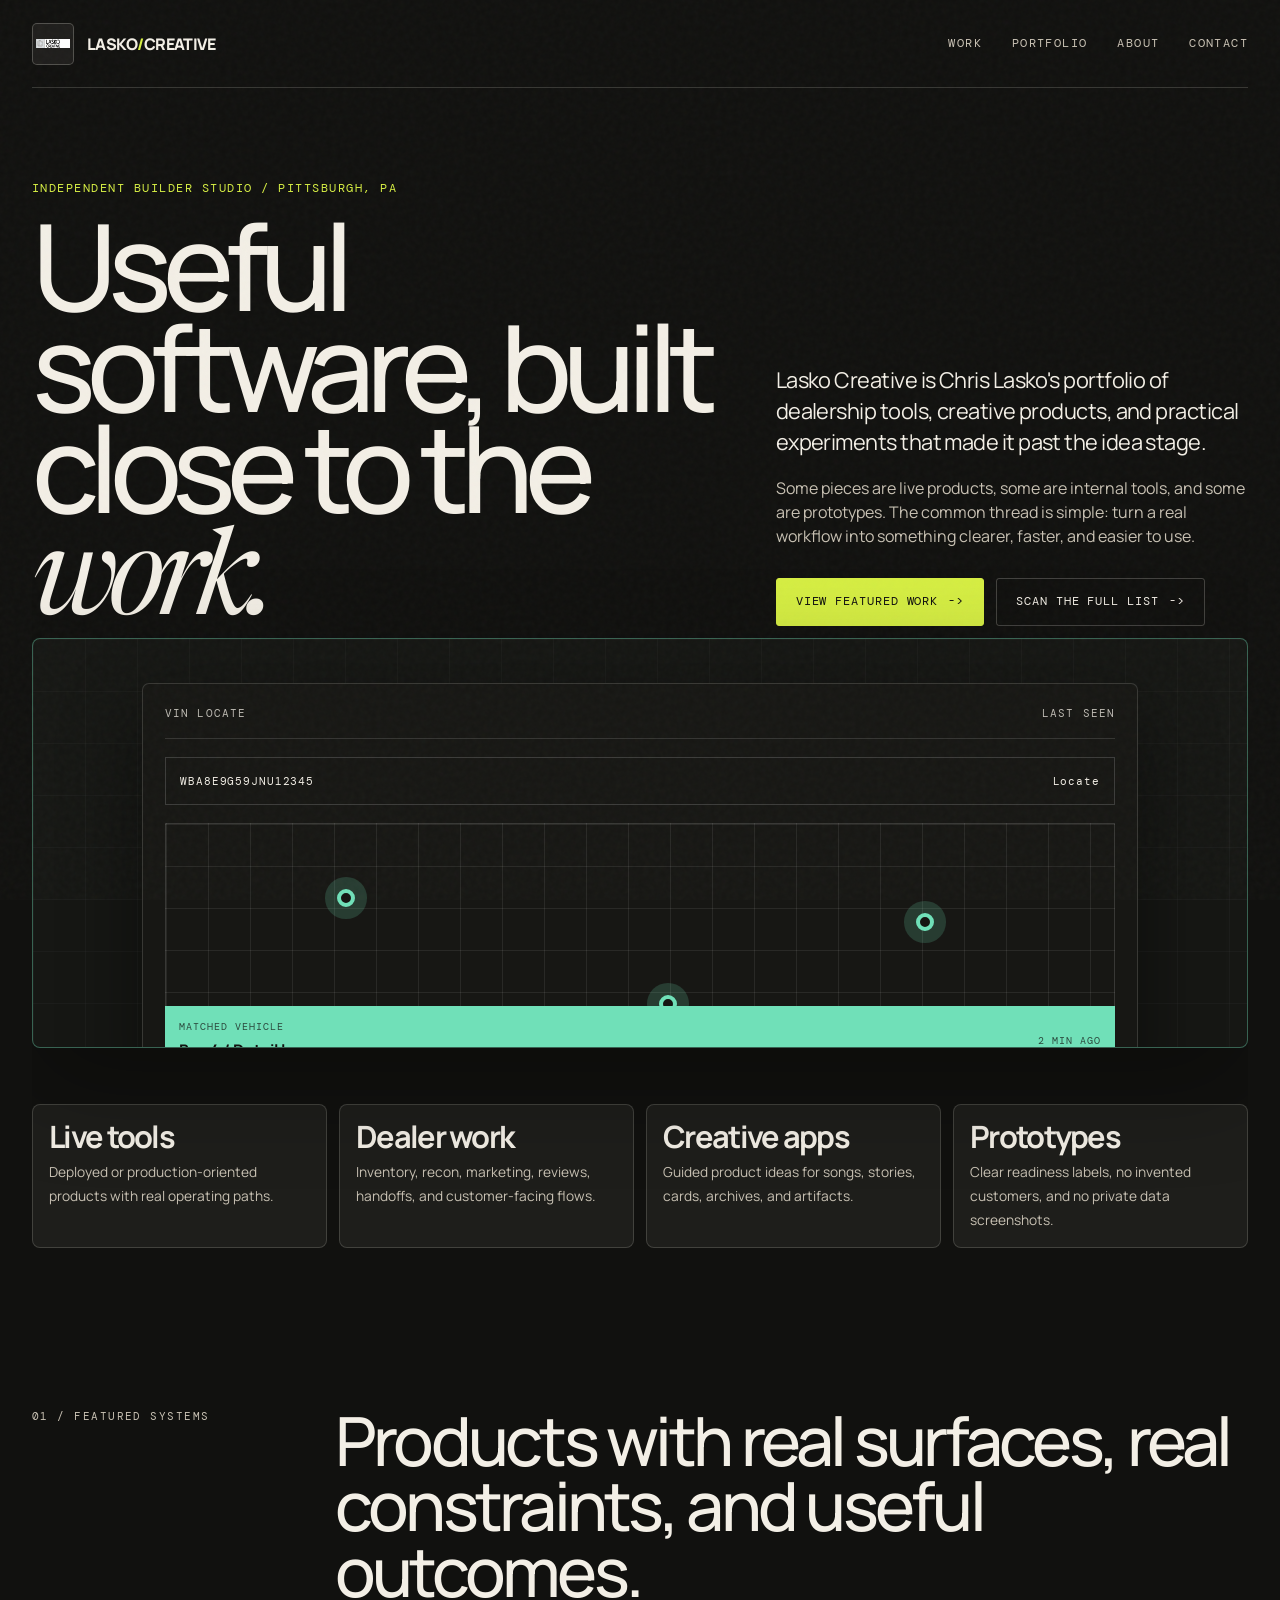
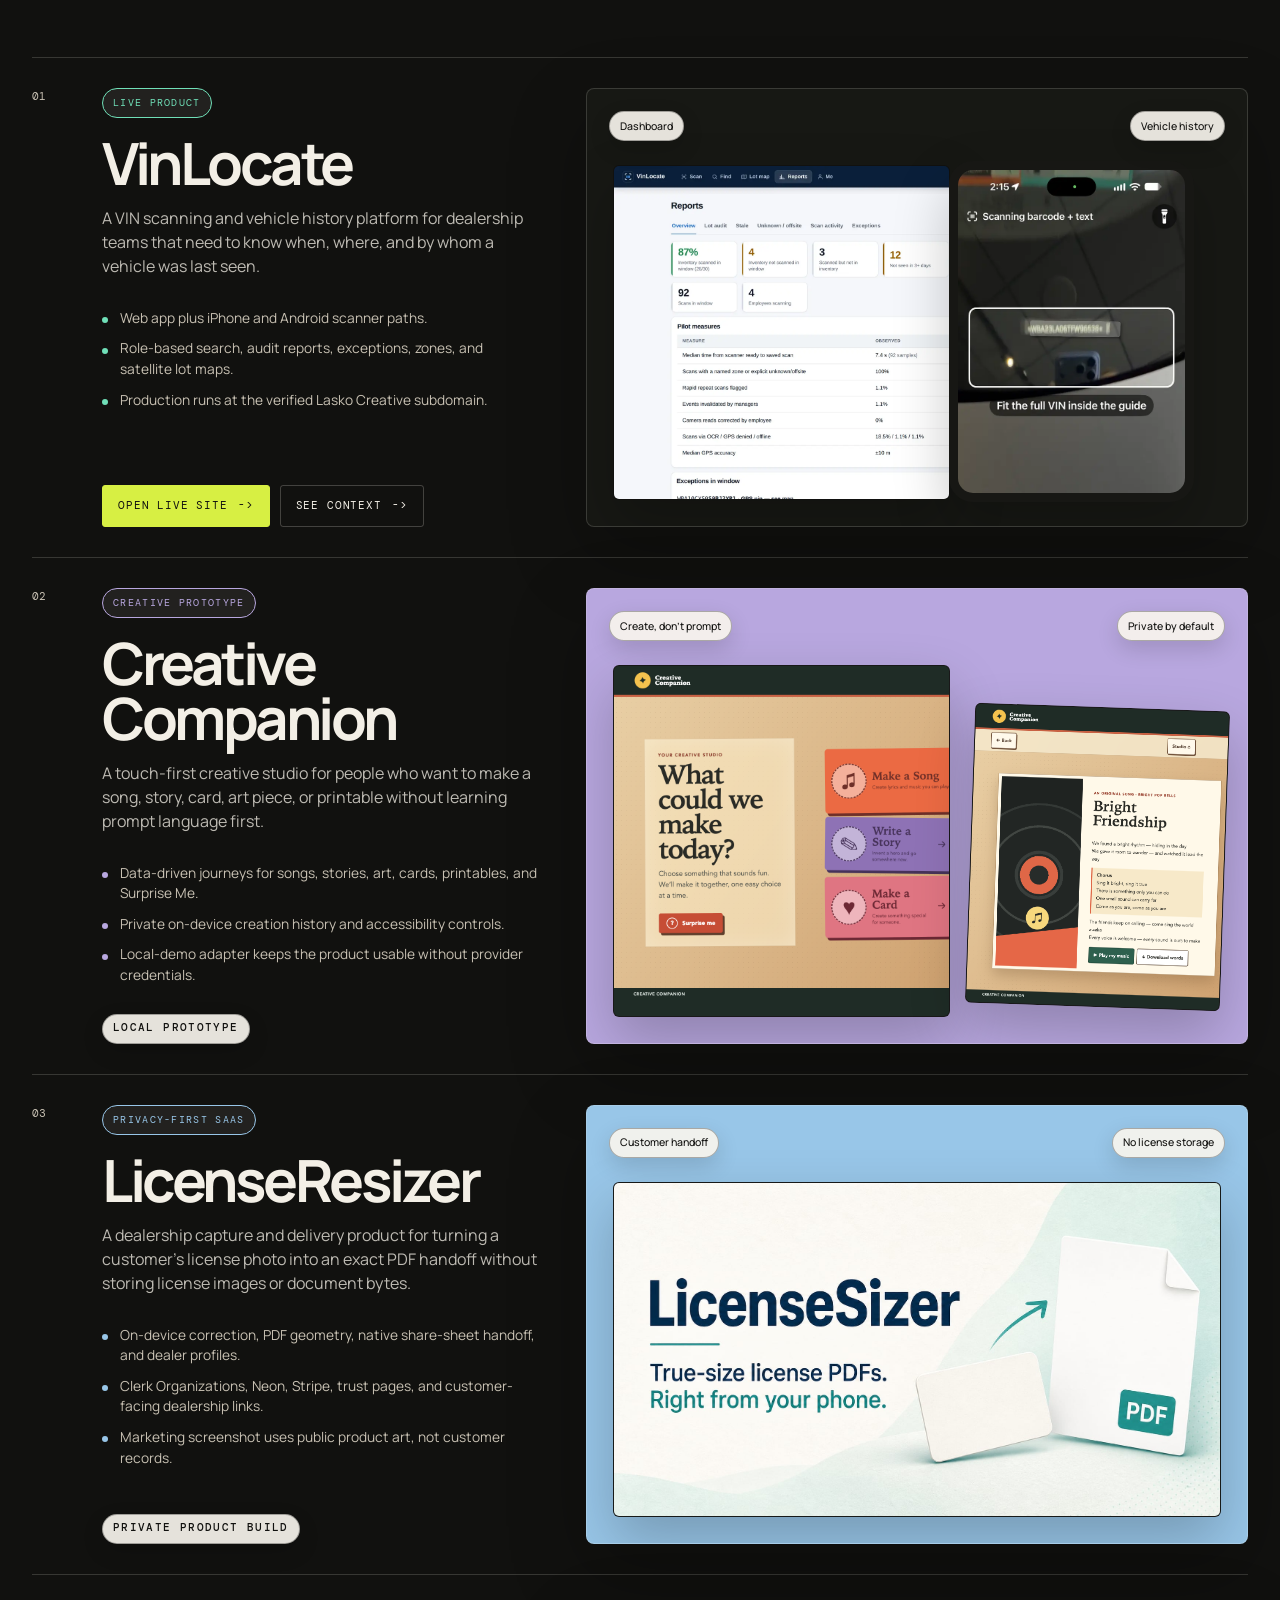
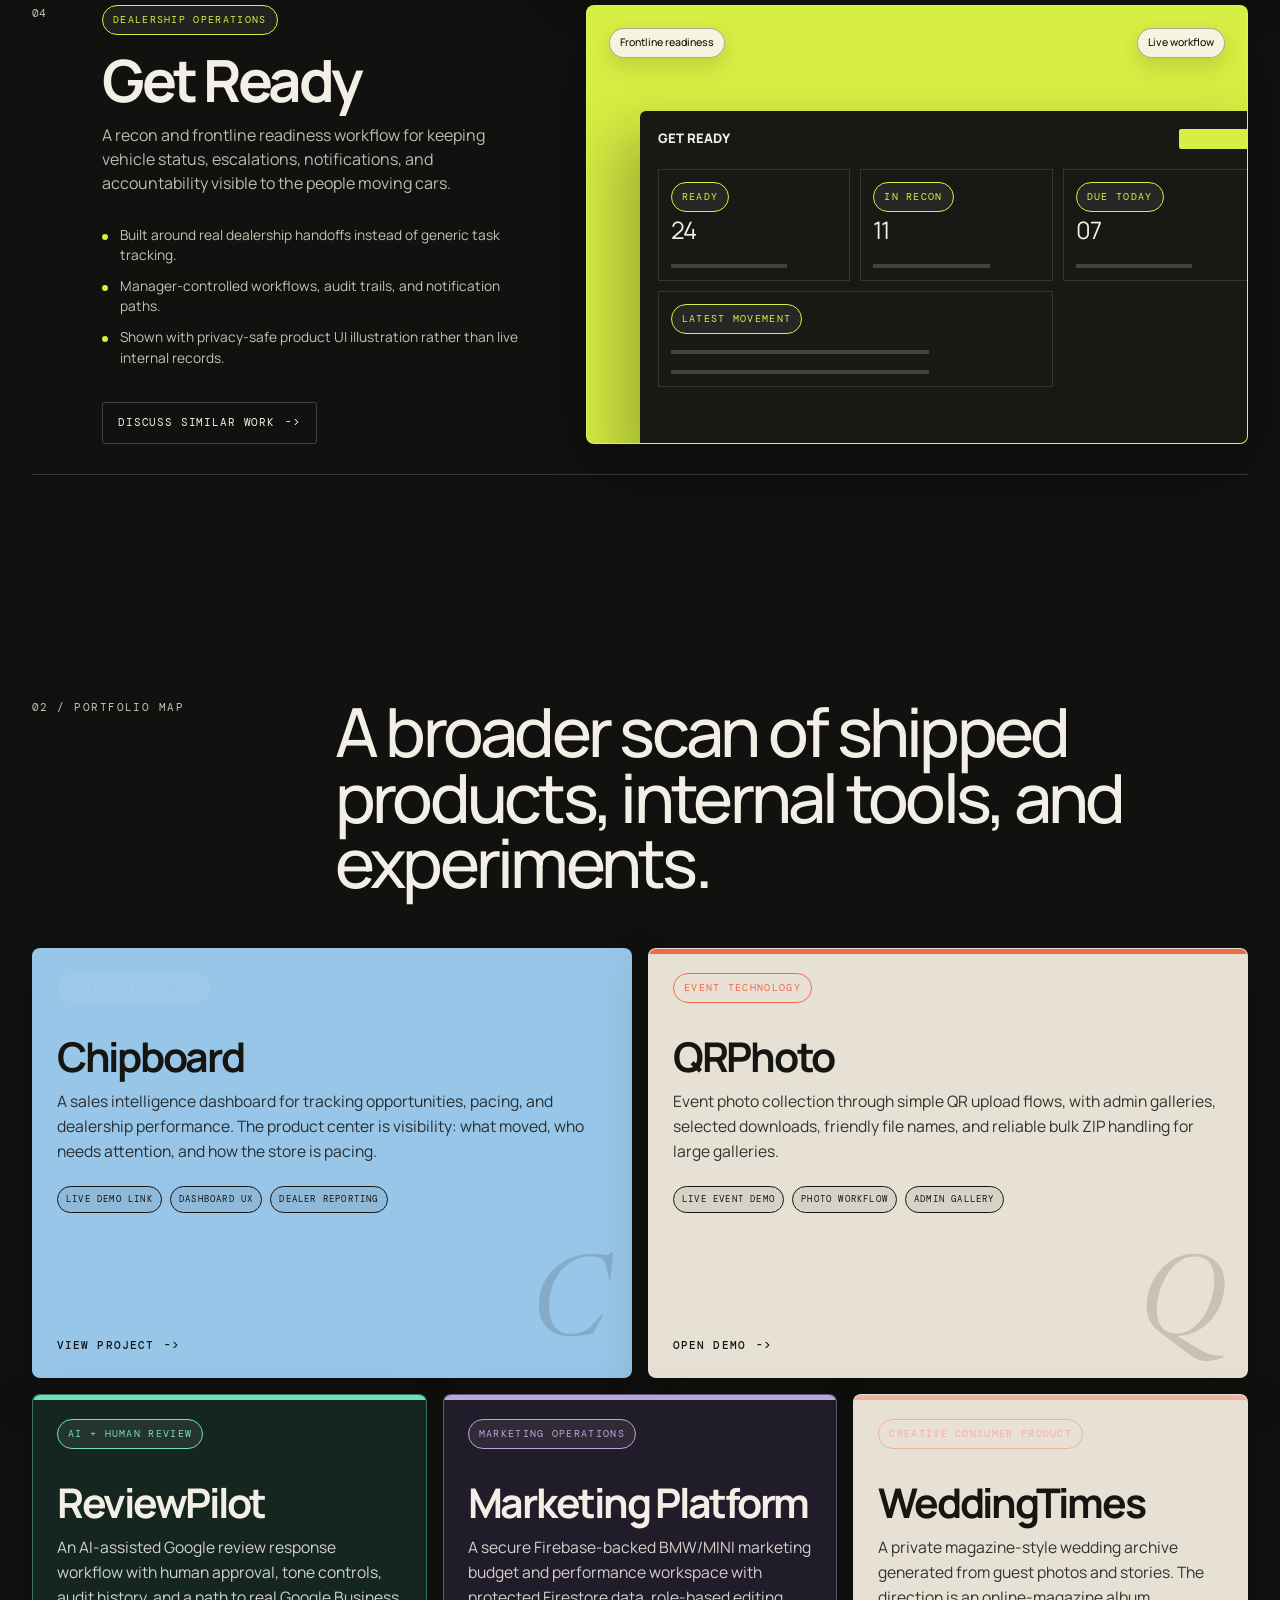
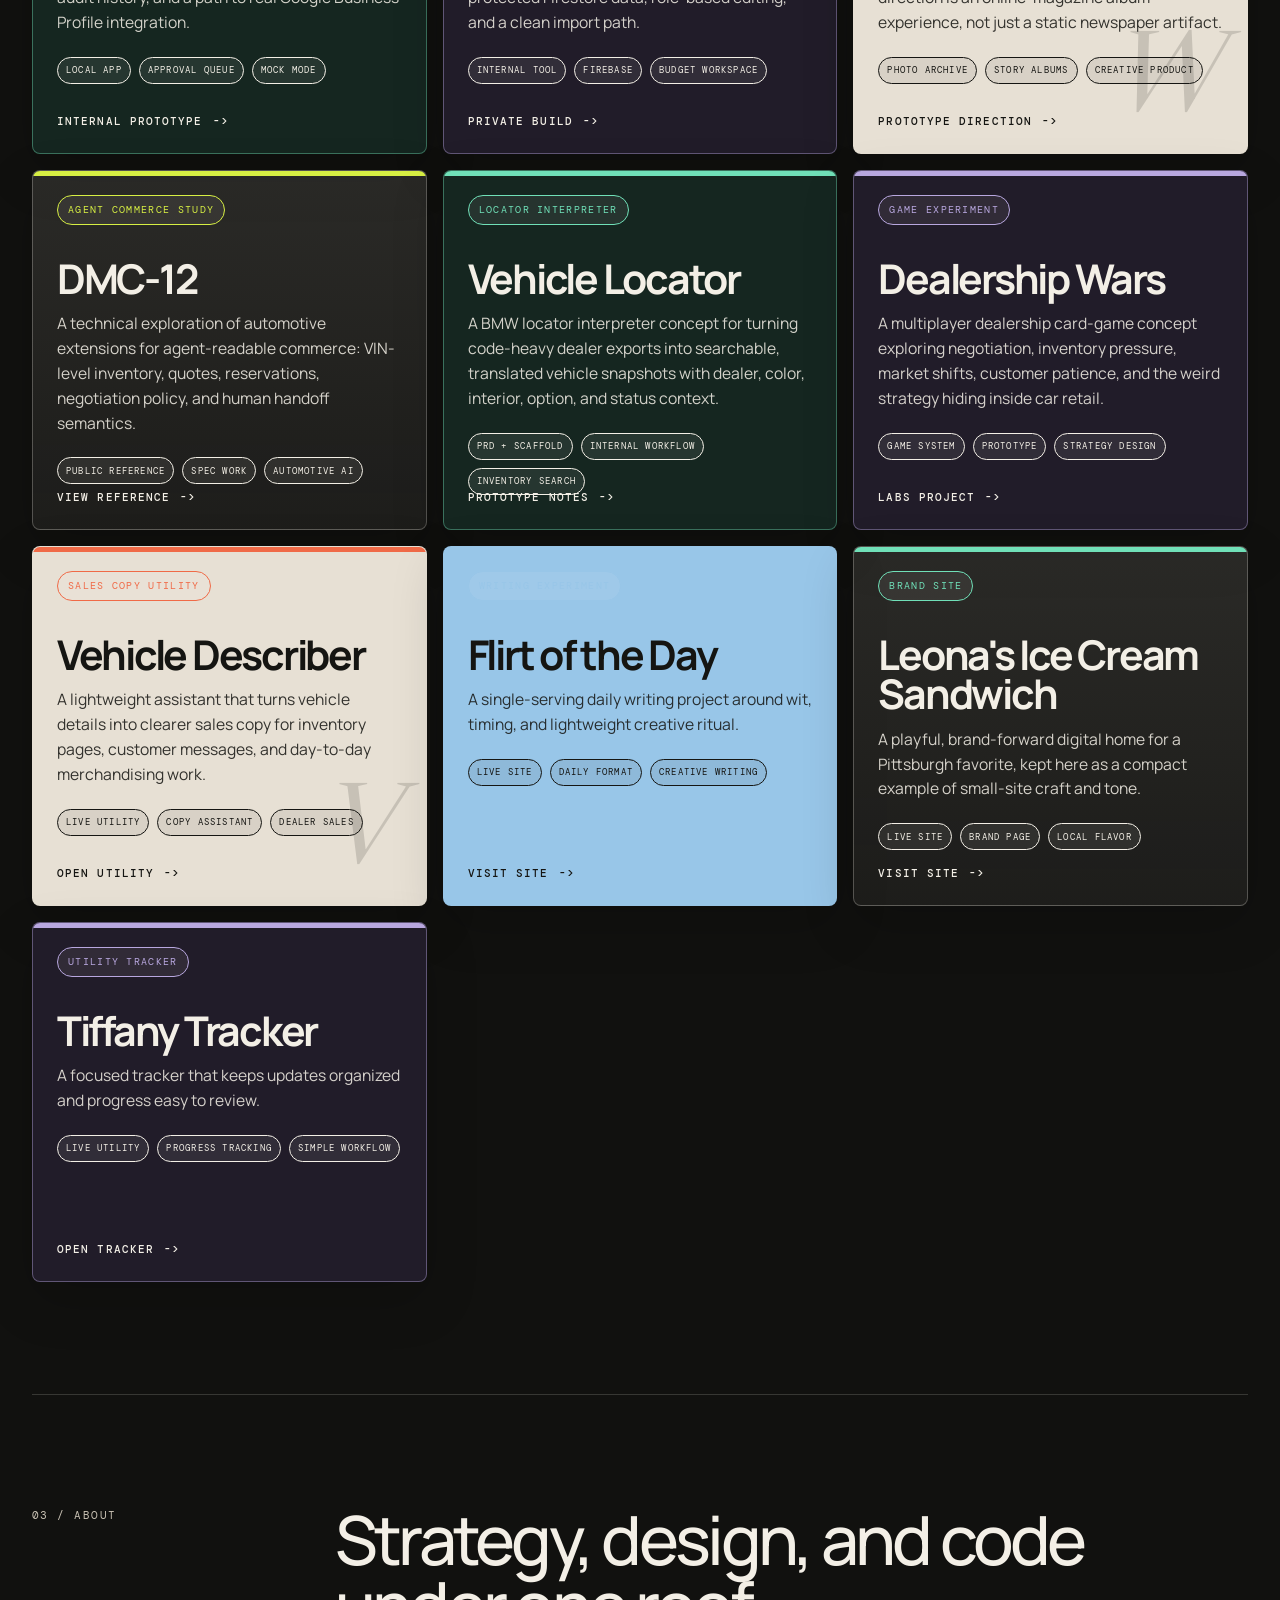
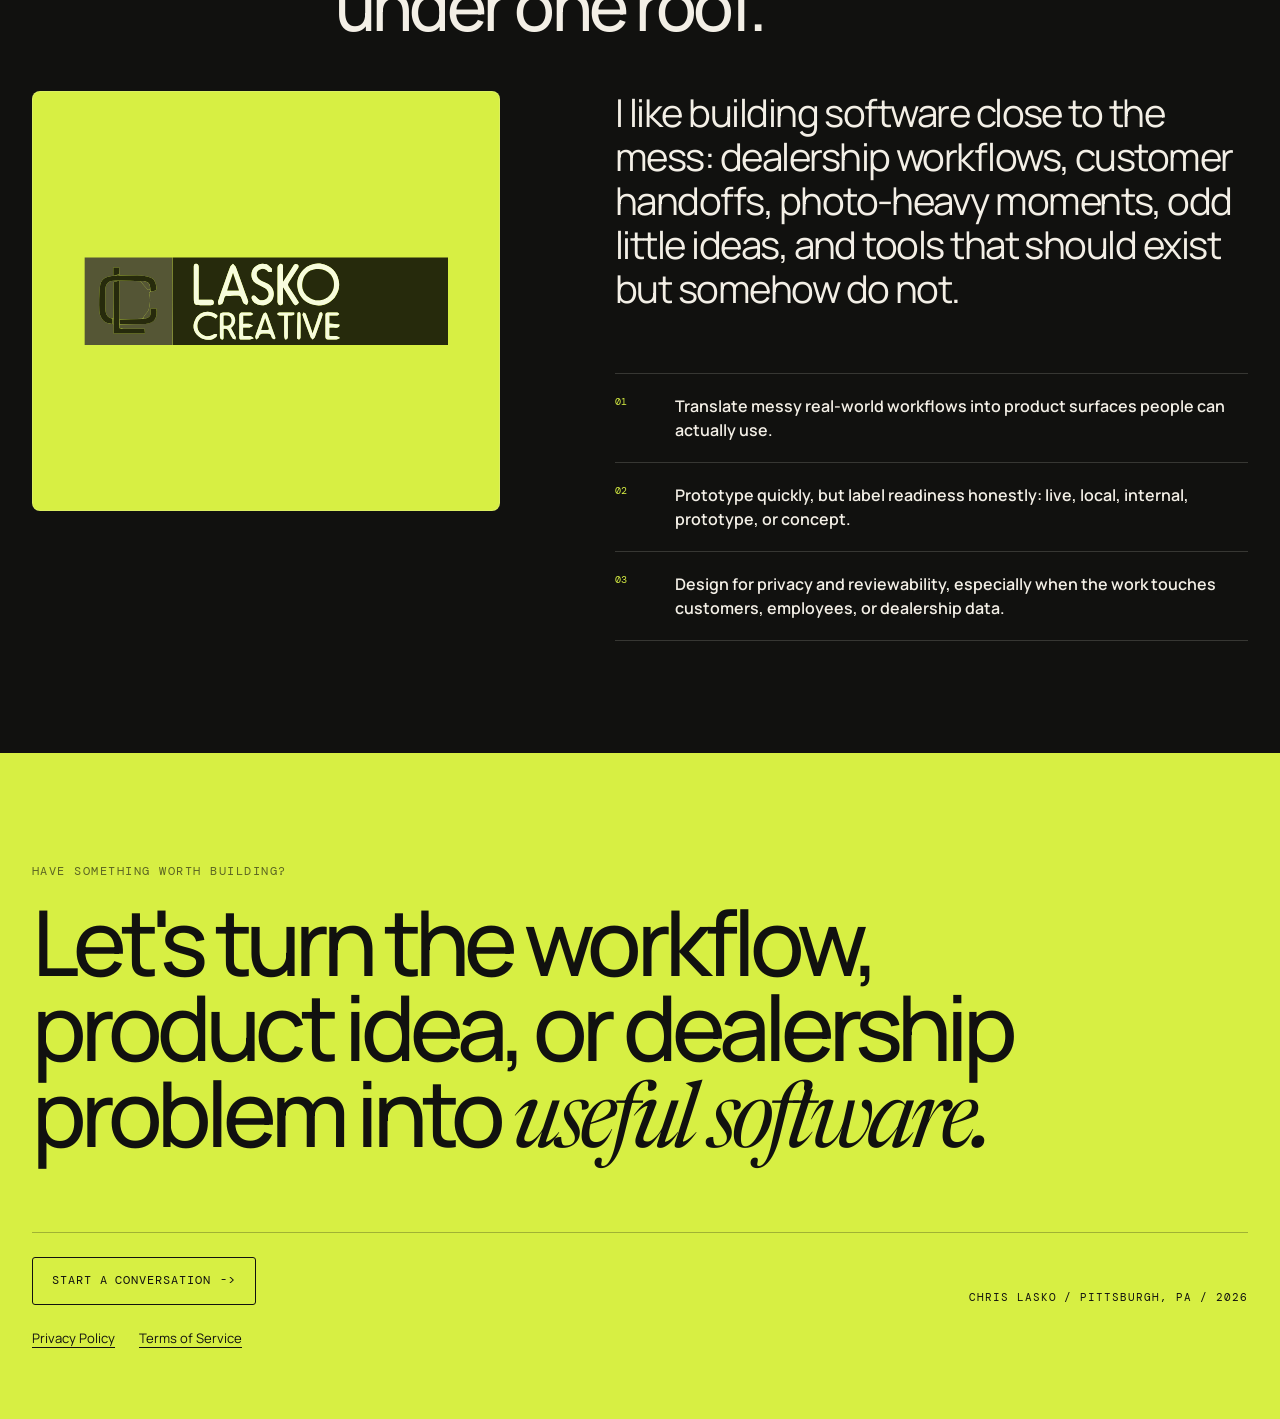
==== commit e9680a10: "Add privacy policy and terms of service pages" ====
--- a/index.html
+++ b/index.html
@@ -620,6 +620,8 @@
       letter-spacing: .09em;
       text-transform: uppercase;
     }
+    .footer-links { display: flex; flex-wrap: wrap; gap: 12px 24px; margin-top: 24px; font-size: .82rem; }
+    .footer-links a { text-decoration: underline; text-underline-offset: 4px; }
 
     @media (max-width: 1060px) {
       :root { --page: min(100% - 40px, 900px); }
@@ -968,6 +970,10 @@
         <a class="button" href="mailto:chris.lasko@pandwbmw.com?subject=Project%20inquiry%20for%20Lasko%20Creative">Start a conversation</a>
         <div class="footer-note">Chris Lasko / Pittsburgh, PA / <span id="year"></span></div>
       </div>
+      <nav class="footer-links" aria-label="Legal">
+        <a href="privacy.html">Privacy Policy</a>
+        <a href="terms.html">Terms of Service</a>
+      </nav>
     </div>
   </footer>
 
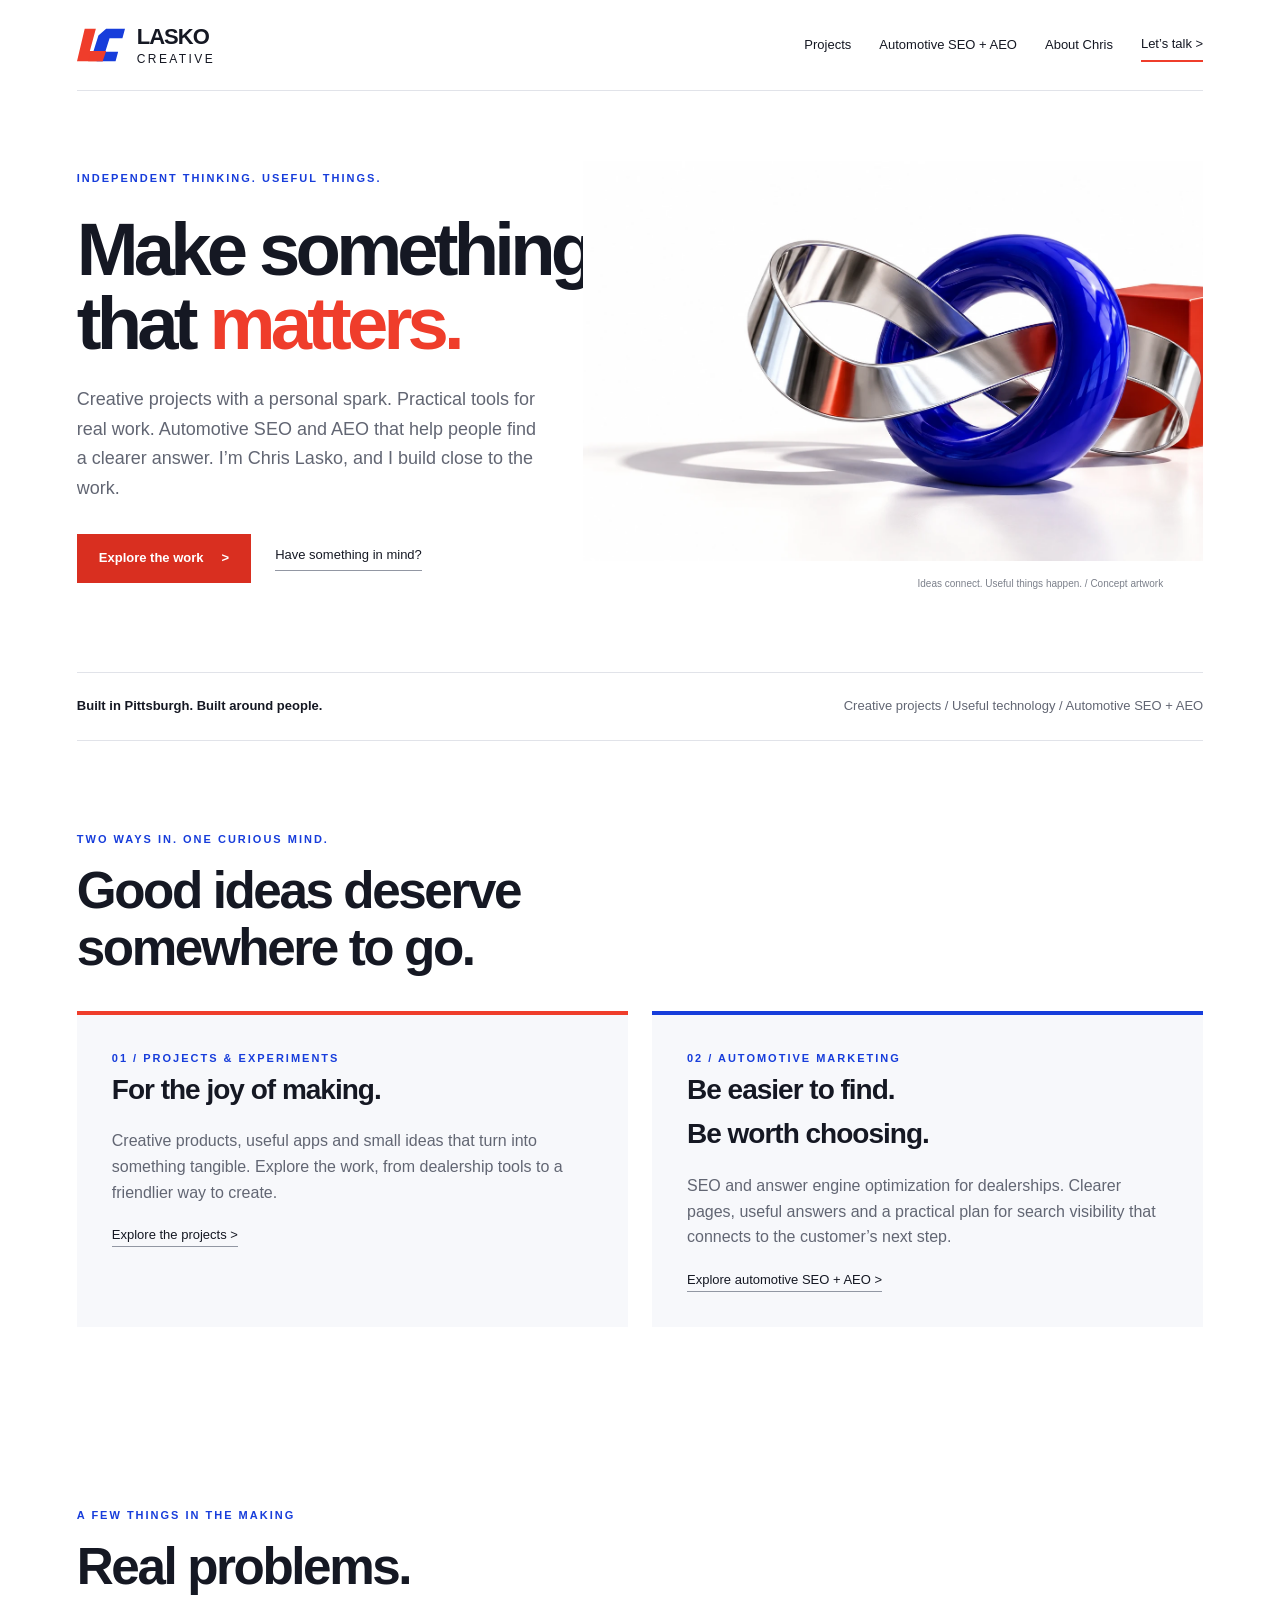
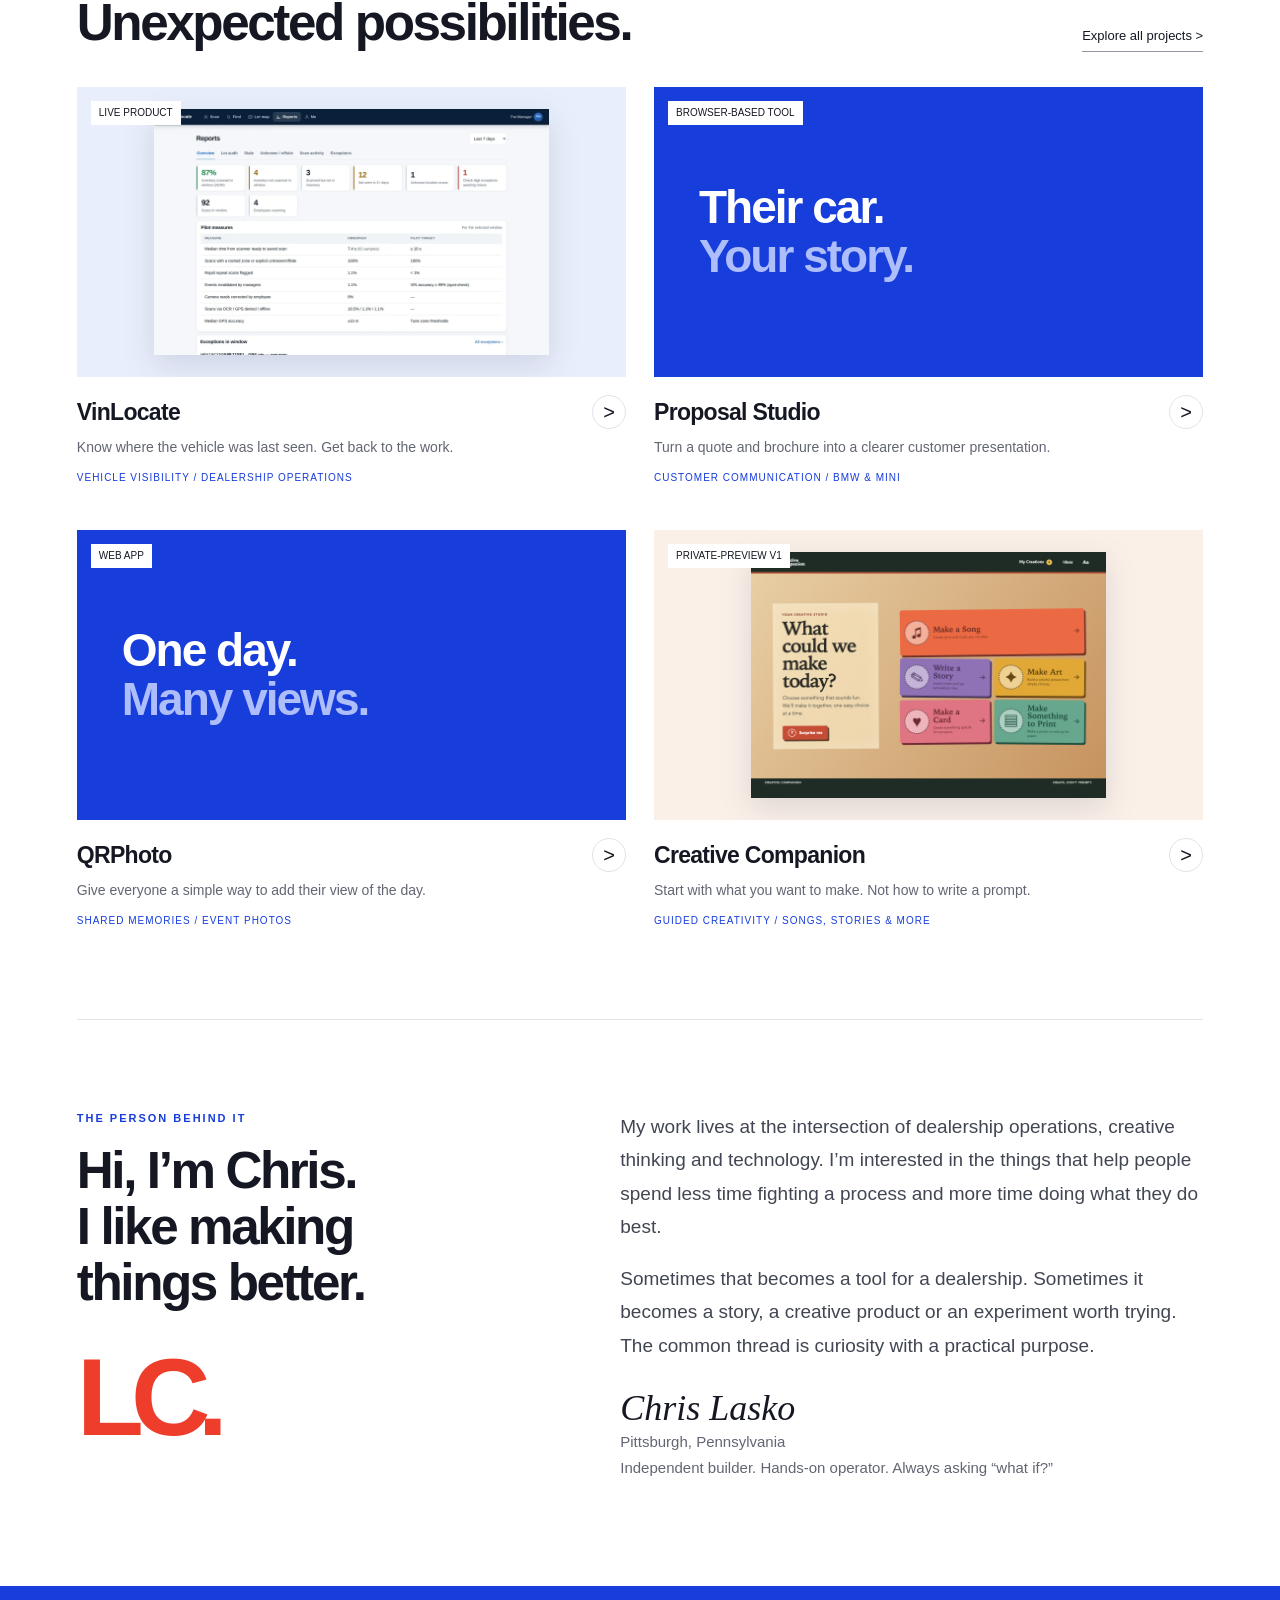
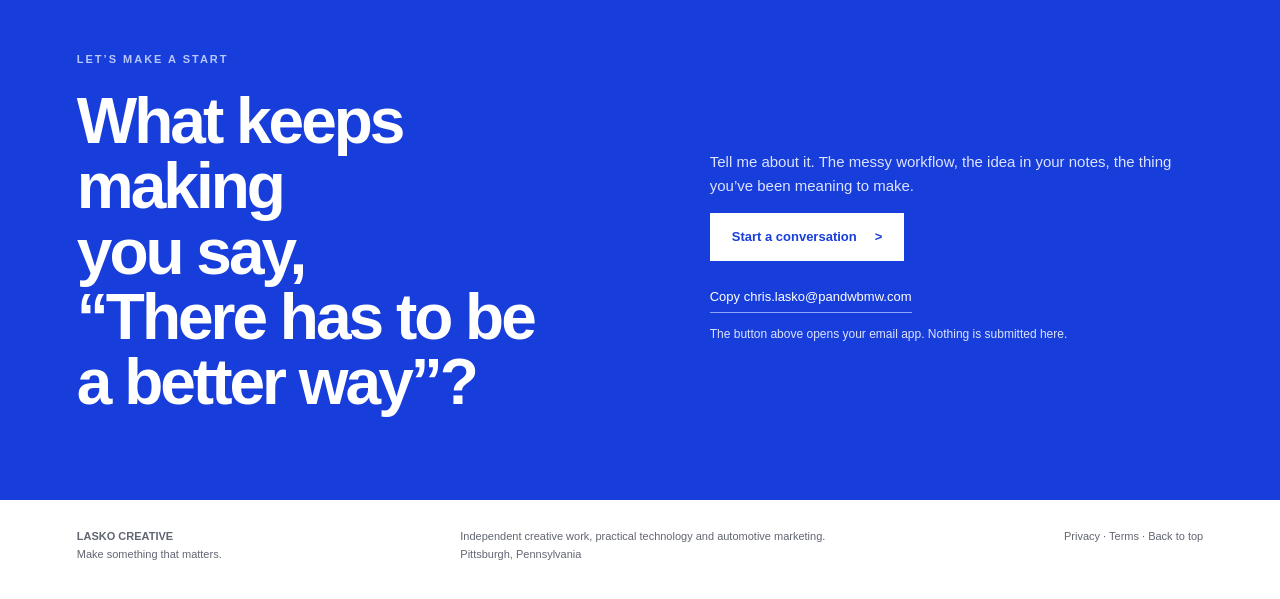
==== commit c9254aad: "Redesign Lasko Creative with creative portfolio, automotive SEO/AEO and MINI Describer" ====
--- a/index.html
+++ b/index.html
@@ -1,982 +1,11 @@
-<!doctype html>
-<html lang="en">
-<head>
-  <meta charset="utf-8">
-  <meta name="viewport" content="width=device-width, initial-scale=1">
-  <title>Lasko Creative | Useful software, built close to the work.</title>
-  <meta name="description" content="Lasko Creative is Chris Lasko's portfolio of dealership software, creative tools, and focused product experiments.">
-  <meta property="og:title" content="Lasko Creative">
-  <meta property="og:description" content="Useful software, built close to the work. Dealership tools, creative products, and working prototypes by Chris Lasko.">
-  <meta property="og:type" content="website">
-  <meta name="theme-color" content="#11110f">
-  <link rel="icon" href="assets/logo.svg">
-  <style>
-    @import url('https://fonts.googleapis.com/css2?family=DM+Mono:wght@300;400;500&family=Manrope:wght@400;500;600;700;800&family=Newsreader:ital,opsz,wght@0,6..72,400;1,6..72,400&display=swap');
+<!doctype html><html lang="en"><head>  <!-- Google tag (gtag.js) -->
+  <script async src="https://www.googletagmanager.com/gtm.js?id=GTM-NS23FXH4"></script>
+  <script async src="https://www.googletagmanager.com/gtag/js?id=G-GV3D54EW70"></script>
+  <script>
+    window.dataLayer = window.dataLayer || [];
+    function gtag(){dataLayer.push(arguments);}
+    gtag('js', new Date());
 
-    :root {
-      --ink: #11110f;
-      --paper: #f3efe6;
-      --paper-dim: #c8c1b3;
-      --paper-soft: rgba(243, 239, 230, .76);
-      --line: rgba(243, 239, 230, .17);
-      --acid: #d7ef43;
-      --coral: #f06a47;
-      --sky: #98c6e8;
-      --lavender: #b8a7df;
-      --mint: #70e0b8;
-      --rose: #f2b0a1;
-      --radius: 8px;
-      --page: min(1380px, calc(100vw - 64px));
-    }
-
-    * { box-sizing: border-box; }
-    html { scroll-behavior: smooth; overflow-x: hidden; }
-    body {
-      margin: 0;
-      background: var(--ink);
-      color: var(--paper);
-      font-family: "Manrope", sans-serif;
-      line-height: 1.5;
-      overflow-x: hidden;
-      -webkit-font-smoothing: antialiased;
-    }
-    body::before {
-      content: "";
-      position: fixed;
-      inset: 0;
-      z-index: 30;
-      pointer-events: none;
-      opacity: .035;
-      background-image: url("data:image/svg+xml,%3Csvg viewBox='0 0 180 180' xmlns='http://www.w3.org/2000/svg'%3E%3Cfilter id='n'%3E%3CfeTurbulence type='fractalNoise' baseFrequency='.9' numOctaves='4' stitchTiles='stitch'/%3E%3C/filter%3E%3Crect width='100%25' height='100%25' filter='url(%23n)' opacity='.9'/%3E%3C/svg%3E");
-    }
-    a { color: inherit; text-decoration: none; }
-    img { display: block; max-width: 100%; }
-    :focus-visible { outline: 2px solid var(--acid); outline-offset: 4px; }
-    .shell { width: var(--page); margin: 0 auto; }
-
-    .site-header {
-      position: relative;
-      z-index: 10;
-      display: flex;
-      align-items: center;
-      justify-content: space-between;
-      min-height: 88px;
-      border-bottom: 1px solid var(--line);
-    }
-    .brand {
-      display: inline-flex;
-      align-items: center;
-      gap: 13px;
-      font-weight: 800;
-      letter-spacing: -.035em;
-    }
-    .brand-mark {
-      width: 42px;
-      height: 42px;
-      display: grid;
-      place-items: center;
-      border: 1px solid rgba(243,239,230,.24);
-      border-radius: 5px;
-      background: rgba(243,239,230,.06);
-      overflow: hidden;
-    }
-    .brand-mark img { width: 34px; max-width: 34px; filter: brightness(1.1); }
-    .brand span span { color: var(--acid); }
-    .nav {
-      display: flex;
-      align-items: center;
-      gap: 30px;
-      font-family: "DM Mono", monospace;
-      font-size: .72rem;
-      letter-spacing: .12em;
-      text-transform: uppercase;
-      color: var(--paper-dim);
-    }
-    .nav a:hover { color: var(--paper); }
-
-    .button {
-      display: inline-flex;
-      min-height: 48px;
-      align-items: center;
-      justify-content: center;
-      gap: 10px;
-      padding: 0 19px;
-      border: 1px solid rgba(243,239,230,.22);
-      border-radius: 3px;
-      font-family: "DM Mono", monospace;
-      font-size: .72rem;
-      letter-spacing: .08em;
-      text-transform: uppercase;
-      transition: transform .2s ease, background .2s ease, color .2s ease, border-color .2s ease;
-    }
-    .button::after { content: "->"; }
-    .button:hover { transform: translateY(-2px); border-color: rgba(243,239,230,.44); }
-    .button.primary { background: var(--acid); color: var(--ink); border-color: var(--acid); }
-
-    .kicker, .section-index, .eyebrow, .status, .chip {
-      font-family: "DM Mono", monospace;
-      text-transform: uppercase;
-      letter-spacing: .13em;
-    }
-
-    .hero {
-      position: relative;
-      min-height: 790px;
-      padding: 92px 0 48px;
-      overflow: hidden;
-    }
-    .hero-grid {
-      display: grid;
-      grid-template-columns: minmax(0, 1.18fr) minmax(360px, .82fr);
-      gap: 64px;
-      align-items: end;
-    }
-    .kicker { margin: 0 0 18px; color: var(--acid); font-size: .72rem; }
-    h1 {
-      max-width: 980px;
-      margin: 0;
-      font-size: clamp(4.4rem, 9.4vw, 9.2rem);
-      font-weight: 500;
-      line-height: .84;
-      letter-spacing: -.075em;
-    }
-    h1 em, h2 em { font-family: "Newsreader", serif; font-weight: 400; }
-    .hero-copy { max-width: 520px; padding-bottom: 12px; }
-    .hero-copy .lead {
-      margin: 0 0 18px;
-      font-size: clamp(1.18rem, 1.7vw, 1.52rem);
-      line-height: 1.42;
-      letter-spacing: -.025em;
-    }
-    .hero-copy p:last-of-type { margin: 0; color: var(--paper-dim); }
-    .actions { display: flex; flex-wrap: wrap; gap: 12px; margin-top: 30px; }
-
-    .hero-board {
-      position: relative;
-      min-height: 410px;
-      border: 1px solid rgba(112,224,184,.38);
-      border-radius: var(--radius);
-      background: #161714;
-      overflow: hidden;
-      box-shadow: 0 36px 100px rgba(0,0,0,.3);
-    }
-    .hero-board::before {
-      content: "";
-      position: absolute;
-      inset: 0;
-      opacity: .16;
-      background:
-        linear-gradient(90deg, rgba(255,255,255,.18) 1px, transparent 1px),
-        linear-gradient(rgba(255,255,255,.18) 1px, transparent 1px);
-      background-size: 52px 52px;
-    }
-    .hero-device {
-      position: absolute;
-      left: 9%;
-      right: 9%;
-      top: 11%;
-      bottom: -12%;
-      padding: 22px;
-      border: 1px solid rgba(255,255,255,.14);
-      border-radius: 7px 7px 0 0;
-      background: rgba(24,24,21,.95);
-      color: var(--paper);
-      box-shadow: 0 28px 80px rgba(0,0,0,.44);
-    }
-    .device-head {
-      display: flex;
-      justify-content: space-between;
-      gap: 16px;
-      padding-bottom: 16px;
-      border-bottom: 1px solid rgba(255,255,255,.13);
-      font-family: "DM Mono", monospace;
-      font-size: .66rem;
-      letter-spacing: .1em;
-      text-transform: uppercase;
-      color: rgba(243,239,230,.75);
-    }
-    .device-search {
-      height: 48px;
-      margin-top: 18px;
-      padding: 0 14px;
-      border: 1px solid rgba(255,255,255,.16);
-      display: flex;
-      align-items: center;
-      justify-content: space-between;
-      font-family: "DM Mono", monospace;
-      font-size: .68rem;
-      letter-spacing: .08em;
-    }
-    .device-map {
-      position: relative;
-      min-height: 235px;
-      margin-top: 18px;
-      border: 1px solid rgba(255,255,255,.14);
-      background:
-        linear-gradient(90deg, rgba(255,255,255,.08) 1px, transparent 1px),
-        linear-gradient(rgba(255,255,255,.08) 1px, transparent 1px);
-      background-size: 42px 42px;
-    }
-    .device-map i {
-      position: absolute;
-      width: 18px;
-      height: 18px;
-      border: 4px solid var(--mint);
-      border-radius: 50%;
-      background: #151512;
-      box-shadow: 0 0 0 12px rgba(112,224,184,.18);
-    }
-    .device-map i:nth-child(1) { left: 18%; top: 28%; }
-    .device-map i:nth-child(2) { right: 19%; top: 38%; }
-    .device-map i:nth-child(3) { left: 52%; bottom: 19%; }
-    .device-result {
-      position: absolute;
-      left: 22px;
-      right: 22px;
-      bottom: 18px;
-      display: grid;
-      grid-template-columns: 1fr auto;
-      gap: 16px;
-      align-items: center;
-      padding: 14px;
-      background: var(--mint);
-      color: #121210;
-    }
-    .device-result span {
-      display: block;
-      font-family: "DM Mono", monospace;
-      font-size: .62rem;
-      letter-spacing: .1em;
-      text-transform: uppercase;
-      opacity: .72;
-    }
-    .device-result strong { display: block; margin-top: 4px; }
-
-    .proof-strip {
-      display: grid;
-      grid-template-columns: repeat(4, 1fr);
-      gap: 12px;
-      margin-top: 56px;
-    }
-    .proof {
-      min-height: 106px;
-      padding: 16px;
-      border: 1px solid var(--line);
-      border-radius: var(--radius);
-      background: rgba(243,239,230,.055);
-    }
-    .proof strong {
-      display: block;
-      margin-bottom: 8px;
-      font-size: clamp(1.45rem, 2.4vw, 2.3rem);
-      line-height: .98;
-      letter-spacing: -.055em;
-    }
-    .proof span { color: var(--paper-dim); font-size: .86rem; }
-
-    .section { padding: 112px 0; }
-    .section-head {
-      display: grid;
-      grid-template-columns: .42fr 1.58fr;
-      gap: 60px;
-      margin-bottom: 52px;
-    }
-    .section-index { color: var(--paper-dim); font-size: .7rem; }
-    h2 {
-      max-width: 920px;
-      margin: 0;
-      font-size: clamp(2.7rem, 5.3vw, 5.7rem);
-      font-weight: 500;
-      line-height: .97;
-      letter-spacing: -.055em;
-    }
-
-    .feature-list { border-top: 1px solid var(--line); }
-    .feature {
-      display: grid;
-      grid-template-columns: 70px minmax(0, .95fr) minmax(420px, 1.3fr);
-      min-height: 500px;
-      border-bottom: 1px solid var(--line);
-    }
-    .feature-number {
-      padding-top: 30px;
-      color: var(--paper-dim);
-      font-family: "DM Mono", monospace;
-      font-size: .7rem;
-    }
-    .feature-copy {
-      display: flex;
-      flex-direction: column;
-      justify-content: space-between;
-      padding: 30px 48px 30px 0;
-    }
-    .eyebrow {
-      display: inline-flex;
-      width: fit-content;
-      max-width: 100%;
-      align-items: center;
-      min-height: 30px;
-      padding: 7px 10px;
-      border: 1px solid currentColor;
-      border-radius: 999px;
-      color: var(--accent, var(--acid));
-      background: rgba(243,239,230,.07);
-      font-size: .63rem;
-      line-height: 1.2;
-    }
-    .feature h3 {
-      margin: 18px 0 15px;
-      font-size: clamp(2.35rem, 4.55vw, 5rem);
-      font-weight: 700;
-      line-height: .94;
-      letter-spacing: -.06em;
-    }
-    .feature-description {
-      max-width: 470px;
-      margin: 0;
-      color: var(--paper-soft);
-      font-size: 1rem;
-    }
-    .feature-points {
-      display: grid;
-      gap: 10px;
-      margin: 30px 0 0;
-      padding: 0;
-      list-style: none;
-      color: var(--paper-dim);
-      font-size: .86rem;
-    }
-    .feature-points li {
-      position: relative;
-      padding-left: 18px;
-    }
-    .feature-points li::before {
-      content: "";
-      position: absolute;
-      left: 0;
-      top: .68em;
-      width: 6px;
-      height: 6px;
-      border-radius: 50%;
-      background: var(--accent, var(--acid));
-    }
-    .feature-actions { display: flex; flex-wrap: wrap; gap: 10px; margin-top: 28px; }
-    .feature-actions .button { min-height: 42px; padding: 0 15px; font-size: .66rem; }
-    .visual {
-      position: relative;
-      min-height: 420px;
-      margin: 30px 0;
-      border: 1px solid rgba(243,239,230,.16);
-      border-radius: var(--radius);
-      background: var(--accent, var(--acid));
-      color: #121210;
-      overflow: hidden;
-      box-shadow: 0 28px 80px rgba(0,0,0,.24);
-    }
-    .visual.dark { background: #171814; color: var(--paper); }
-    .visual-labels {
-      position: absolute;
-      z-index: 5;
-      top: 22px;
-      left: 22px;
-      right: 22px;
-      display: flex;
-      justify-content: space-between;
-      gap: 12px;
-      pointer-events: none;
-    }
-    .visual-labels span, .status {
-      display: inline-flex;
-      max-width: 48%;
-      min-height: 30px;
-      align-items: center;
-      padding: 7px 10px;
-      border: 1px solid rgba(18,18,16,.32);
-      border-radius: 999px;
-      background: rgba(248,245,237,.92);
-      color: #11110f;
-      box-shadow: 0 8px 22px rgba(0,0,0,.14);
-      font-size: .66rem;
-      font-weight: 500;
-      line-height: 1.2;
-    }
-    .screen {
-      position: absolute;
-      inset: 76px 26px 26px;
-      border: 1px solid rgba(18,18,16,.18);
-      border-radius: 6px;
-      background: rgba(18,18,16,.94);
-      overflow: hidden;
-      box-shadow: 0 24px 55px rgba(0,0,0,.22);
-    }
-    .screen img {
-      width: 100%;
-      height: 100%;
-      object-fit: cover;
-      object-position: top left;
-    }
-    .screen.phone {
-      width: min(245px, 42%);
-      left: auto;
-      right: 8%;
-      top: 72px;
-      bottom: 24px;
-      border-radius: 24px;
-      border: 9px solid #171714;
-      background: #171714;
-    }
-    .screen.split { right: 45%; }
-    .screen.secondary {
-      left: 58%;
-      right: 22px;
-      top: 118px;
-      bottom: 36px;
-      transform: rotate(2deg);
-    }
-    .mock-dashboard {
-      position: absolute;
-      left: 8%;
-      right: -4%;
-      top: 24%;
-      bottom: -5%;
-      padding: 18px;
-      border-radius: 6px 0 0 0;
-      background: #181815;
-      color: var(--paper);
-      box-shadow: -25px 25px 60px rgba(0,0,0,.25);
-    }
-    .dash-head {
-      display: flex;
-      justify-content: space-between;
-      align-items: center;
-      margin-bottom: 20px;
-      font-weight: 800;
-      font-size: .82rem;
-    }
-    .dash-pill { width: 76px; height: 20px; border-radius: 2px; background: var(--accent, var(--acid)); }
-    .dash-grid { display: grid; grid-template-columns: repeat(3, 1fr); gap: 10px; }
-    .dash-box { min-height: 82px; padding: 12px; border: 1px solid rgba(255,255,255,.12); }
-    .dash-box.wide { grid-column: span 2; }
-    .dash-value { font-size: 1.5rem; letter-spacing: -.05em; }
-    .dash-line { width: 70%; height: 4px; margin-top: 16px; background: rgba(255,255,255,.18); }
-
-    .card-grid {
-      display: grid;
-      grid-template-columns: repeat(12, 1fr);
-      gap: 16px;
-    }
-    .portfolio-card {
-      position: relative;
-      grid-column: span 4;
-      min-height: 360px;
-      padding: 24px;
-      border: 1px solid rgba(243,239,230,.26);
-      border-radius: var(--radius);
-      overflow: hidden;
-      background: linear-gradient(180deg, rgba(243,239,230,.115), rgba(243,239,230,.055));
-      box-shadow: inset 0 1px 0 rgba(255,255,255,.07), 0 18px 52px rgba(0,0,0,.18);
-    }
-    .portfolio-card::before {
-      content: "";
-      position: absolute;
-      inset: 0 0 auto;
-      height: 5px;
-      background: var(--accent, var(--acid));
-    }
-    .portfolio-card.large { grid-column: span 6; min-height: 430px; }
-    .portfolio-card.light { background: #e7e0d4; color: #151512; border-color: rgba(231,224,212,.9); }
-    .portfolio-card.sky { background: var(--sky); color: #151512; border-color: rgba(152,198,232,.92); }
-    .portfolio-card.green { background: #152620; border-color: rgba(112,224,184,.4); }
-    .portfolio-card.purple { background: #211c29; border-color: rgba(184,167,223,.42); }
-    .portfolio-card .eyebrow { position: relative; z-index: 2; }
-    .portfolio-card h3 {
-      position: relative;
-      z-index: 2;
-      margin: 34px 0 13px;
-      font-size: clamp(2rem, 3.2vw, 3.2rem);
-      line-height: .96;
-      letter-spacing: -.055em;
-    }
-    .portfolio-card p {
-      position: relative;
-      z-index: 2;
-      max-width: 38rem;
-      margin: 0;
-      color: currentColor;
-      opacity: .86;
-      font-size: .98rem;
-      line-height: 1.58;
-    }
-    .card-meta {
-      position: relative;
-      z-index: 2;
-      display: flex;
-      flex-wrap: wrap;
-      gap: 8px;
-      margin-top: 22px;
-    }
-    .chip {
-      display: inline-flex;
-      min-height: 27px;
-      align-items: center;
-      padding: 6px 8px;
-      border: 1px solid currentColor;
-      border-radius: 999px;
-      font-size: .58rem;
-      line-height: 1.1;
-      color: currentColor;
-      background: rgba(243,239,230,.08);
-    }
-    .portfolio-card.light .chip, .portfolio-card.sky .chip { background: rgba(20,20,17,.07); }
-    .card-action {
-      position: absolute;
-      z-index: 3;
-      left: 24px;
-      bottom: 24px;
-      display: inline-flex;
-      align-items: center;
-      gap: 10px;
-      font-family: "DM Mono", monospace;
-      font-size: .68rem;
-      font-weight: 500;
-      letter-spacing: .1em;
-      text-transform: uppercase;
-    }
-    .card-action::after { content: "->"; }
-    .card-mark {
-      position: absolute;
-      right: 22px;
-      bottom: 12px;
-      z-index: 1;
-      font-family: "Newsreader", serif;
-      font-size: 7rem;
-      font-style: italic;
-      line-height: 1;
-      opacity: .15;
-    }
-
-    .about-section { padding: 112px 0; border-top: 1px solid var(--line); }
-    .about-grid {
-      display: grid;
-      grid-template-columns: .85fr 1.15fr;
-      gap: 9vw;
-      align-items: start;
-    }
-    .portrait-mark {
-      min-height: 420px;
-      display: grid;
-      place-items: center;
-      border: 1px solid rgba(243,239,230,.18);
-      border-radius: var(--radius);
-      background: var(--acid);
-      overflow: hidden;
-    }
-    .portrait-mark img { width: 78%; filter: invert(1); opacity: .82; }
-    .about-copy blockquote {
-      margin: 0;
-      font-size: clamp(1.65rem, 3vw, 3rem);
-      line-height: 1.15;
-      letter-spacing: -.04em;
-    }
-    .capabilities { margin-top: 62px; border-top: 1px solid var(--line); }
-    .capability {
-      display: grid;
-      grid-template-columns: 42px 1fr;
-      gap: 18px;
-      padding: 20px 0;
-      border-bottom: 1px solid var(--line);
-    }
-    .capability span { color: var(--acid); font-family: "DM Mono", monospace; font-size: .65rem; }
-    .capability h3 { margin: 0; font-size: 1rem; font-weight: 600; }
-
-    .contact-section {
-      padding: 110px 0 70px;
-      background: var(--acid);
-      color: var(--ink);
-    }
-    .contact-section .kicker { color: var(--ink); opacity: .62; }
-    .contact-title {
-      max-width: 1100px;
-      margin: 0;
-      font-size: clamp(3.1rem, 7.1vw, 7.5rem);
-      font-weight: 500;
-      line-height: .94;
-      letter-spacing: -.065em;
-    }
-    .contact-title em { font-family: "Newsreader", serif; font-weight: 400; }
-    .contact-row {
-      display: flex;
-      align-items: end;
-      justify-content: space-between;
-      gap: 30px;
-      margin-top: 64px;
-      padding-top: 24px;
-      border-top: 1px solid rgba(20,20,17,.28);
-    }
-    .contact-row .button { border-color: var(--ink); }
-    .footer-note {
-      font-family: "DM Mono", monospace;
-      font-size: .68rem;
-      letter-spacing: .09em;
-      text-transform: uppercase;
-    }
-    .footer-links { display: flex; flex-wrap: wrap; gap: 12px 24px; margin-top: 24px; font-size: .82rem; }
-    .footer-links a { text-decoration: underline; text-underline-offset: 4px; }
-
-    @media (max-width: 1060px) {
-      :root { --page: min(100% - 40px, 900px); }
-      .hero { min-height: auto; padding-top: 70px; }
-      .hero-grid { grid-template-columns: 1fr; align-items: start; }
-      .hero-copy { max-width: 680px; }
-      .proof-strip { grid-template-columns: repeat(2, 1fr); }
-      .section-head { grid-template-columns: 1fr; gap: 18px; }
-      .feature { grid-template-columns: 52px 1fr; }
-      .visual { grid-column: 2; margin-top: 0; }
-      .portfolio-card, .portfolio-card.large { grid-column: span 6; }
-      .about-grid { gap: 6vw; }
-    }
-
-    @media (max-width: 700px) {
-      :root { --page: calc(100% - 30px); }
-      .site-header { min-height: 72px; }
-      .brand-mark { width: 36px; height: 36px; }
-      .nav { gap: 16px; font-size: .66rem; }
-      .nav a:nth-child(3), .nav a:nth-child(4) { display: none; }
-      .hero { padding: 58px 0 18px; }
-      h1 { font-size: clamp(4rem, 20vw, 6rem); }
-      .hero-grid { gap: 42px; }
-      .hero-board { min-height: 360px; }
-      .hero-device { left: 16px; right: 16px; top: 20px; bottom: -18px; padding: 16px; }
-      .device-map { min-height: 190px; }
-      .proof-strip { grid-template-columns: 1fr; margin-top: 36px; }
-      .section { padding: 82px 0; }
-      .feature { display: block; padding: 24px 0; }
-      .feature-number { padding: 0 0 12px; }
-      .feature-copy { padding: 0 0 24px; }
-      .feature h3 { font-size: clamp(2.6rem, 15vw, 4.4rem); }
-      .visual { min-height: 310px; margin: 0; }
-      .visual-labels { top: 18px; left: 18px; right: 18px; }
-      .visual-labels span { min-height: 28px; padding: 6px 8px; font-size: .6rem; letter-spacing: .08em; }
-      .screen { inset: 68px 18px 18px; }
-      .screen.split { right: 18px; }
-      .screen.secondary { display: none; }
-      .screen.phone { width: 52%; right: 24px; top: 68px; bottom: 18px; }
-      .mock-dashboard { left: 8%; right: 0; top: 24%; bottom: -4%; }
-      .dash-grid { grid-template-columns: 1fr 1fr; }
-      .dash-box:nth-child(3) { display: none; }
-      .portfolio-card, .portfolio-card.large { grid-column: span 12; min-height: 330px; padding: 22px; }
-      .portfolio-card h3 { font-size: clamp(2.3rem, 13vw, 3.2rem); }
-      .card-action { position: relative; left: auto; bottom: auto; margin-top: 22px; }
-      .about-grid { grid-template-columns: 1fr; gap: 44px; }
-      .portrait-mark { min-height: 260px; }
-      .portrait-mark img { width: 100%; }
-      .contact-row { align-items: flex-start; flex-direction: column; }
-    }
-  </style>
-</head>
-<body>
-  <header class="site-header shell">
-    <a class="brand" href="#top" aria-label="Lasko Creative home">
-      <span class="brand-mark" aria-hidden="true"><img src="assets/logo.svg" alt=""></span>
-      <span>LASKO<span>/</span>CREATIVE</span>
-    </a>
-    <nav class="nav" aria-label="Primary navigation">
-      <a href="#work">Work</a>
-      <a href="#portfolio">Portfolio</a>
-      <a href="#about">About</a>
-      <a href="#contact">Contact</a>
-    </nav>
-  </header>
-
-  <main id="top">
-    <section class="hero shell" aria-labelledby="hero-title">
-      <div class="hero-grid">
-        <div>
-          <p class="kicker">Independent builder studio / Pittsburgh, PA</p>
-          <h1 id="hero-title">Useful software, built close to the <em>work.</em></h1>
-        </div>
-        <div class="hero-copy">
-          <p class="lead">Lasko Creative is Chris Lasko's portfolio of dealership tools, creative products, and practical experiments that made it past the idea stage.</p>
-          <p>Some pieces are live products, some are internal tools, and some are prototypes. The common thread is simple: turn a real workflow into something clearer, faster, and easier to use.</p>
-          <div class="actions">
-            <a class="button primary" href="#work">View featured work</a>
-            <a class="button" href="#portfolio">Scan the full list</a>
-          </div>
-        </div>
-      </div>
-
-      <div class="hero-board" aria-hidden="true">
-        <div class="hero-device">
-          <div class="device-head"><span>VIN Locate</span><span>Last seen</span></div>
-          <div class="device-search"><span>WBA8E9G59JNU12345</span><span>Locate</span></div>
-          <div class="device-map"><i></i><i></i><i></i></div>
-          <div class="device-result"><div><span>Matched vehicle</span><strong>Bay 4 / Detail lane</strong></div><span>2 min ago</span></div>
-        </div>
-      </div>
-
-      <div class="proof-strip" aria-label="Portfolio themes">
-        <div class="proof"><strong>Live tools</strong><span>Deployed or production-oriented products with real operating paths.</span></div>
-        <div class="proof"><strong>Dealer work</strong><span>Inventory, recon, marketing, reviews, handoffs, and customer-facing flows.</span></div>
-        <div class="proof"><strong>Creative apps</strong><span>Guided product ideas for songs, stories, cards, archives, and artifacts.</span></div>
-        <div class="proof"><strong>Prototypes</strong><span>Clear readiness labels, no invented customers, and no private data screenshots.</span></div>
-      </div>
-    </section>
-
-    <section class="section shell" id="work" aria-labelledby="work-title">
-      <div class="section-head">
-        <span class="section-index">01 / Featured systems</span>
-        <h2 id="work-title">Products with real surfaces, real constraints, and useful outcomes.</h2>
-      </div>
-
-      <div class="feature-list">
-        <article class="feature" style="--accent: var(--mint)">
-          <div class="feature-number">01</div>
-          <div class="feature-copy">
-            <div>
-              <span class="eyebrow">Live product</span>
-              <h3>VinLocate</h3>
-              <p class="feature-description">A VIN scanning and vehicle history platform for dealership teams that need to know when, where, and by whom a vehicle was last seen.</p>
-              <ul class="feature-points">
-                <li>Web app plus iPhone and Android scanner paths.</li>
-                <li>Role-based search, audit reports, exceptions, zones, and satellite lot maps.</li>
-                <li>Production runs at the verified Lasko Creative subdomain.</li>
-              </ul>
-            </div>
-            <div class="feature-actions">
-              <a class="button primary" href="https://vinlocate.laskocreative.com" target="_blank" rel="noopener">Open live site</a>
-              <a class="button" href="#portfolio">See context</a>
-            </div>
-          </div>
-          <div class="visual dark">
-            <div class="visual-labels"><span>Dashboard</span><span>Vehicle history</span></div>
-            <div class="screen split"><img src="assets/portfolio/vinlocate-dashboard.webp" alt="VinLocate dashboard screenshot"></div>
-            <div class="screen phone"><img src="assets/portfolio/vinlocate-ios-scan.webp" alt="VinLocate mobile scan screenshot"></div>
-          </div>
-        </article>
-
-        <article class="feature" style="--accent: var(--lavender)">
-          <div class="feature-number">02</div>
-          <div class="feature-copy">
-            <div>
-              <span class="eyebrow">Creative prototype</span>
-              <h3>Creative Companion</h3>
-              <p class="feature-description">A touch-first creative studio for people who want to make a song, story, card, art piece, or printable without learning prompt language first.</p>
-              <ul class="feature-points">
-                <li>Data-driven journeys for songs, stories, art, cards, printables, and Surprise Me.</li>
-                <li>Private on-device creation history and accessibility controls.</li>
-                <li>Local-demo adapter keeps the product usable without provider credentials.</li>
-              </ul>
-            </div>
-            <div class="feature-actions">
-              <span class="status">Local prototype</span>
-            </div>
-          </div>
-          <div class="visual" style="--accent: var(--lavender)">
-            <div class="visual-labels"><span>Create, don't prompt</span><span>Private by default</span></div>
-            <div class="screen split"><img src="assets/portfolio/creative-companion-home.png" alt="Creative Companion home screenshot"></div>
-            <div class="screen secondary"><img src="assets/portfolio/creative-companion-song.png" alt="Creative Companion song journey screenshot"></div>
-          </div>
-        </article>
-
-        <article class="feature" style="--accent: var(--sky)">
-          <div class="feature-number">03</div>
-          <div class="feature-copy">
-            <div>
-              <span class="eyebrow">Privacy-first SaaS</span>
-              <h3>LicenseResizer</h3>
-              <p class="feature-description">A dealership capture and delivery product for turning a customer's license photo into an exact PDF handoff without storing license images or document bytes.</p>
-              <ul class="feature-points">
-                <li>On-device correction, PDF geometry, native share-sheet handoff, and dealer profiles.</li>
-                <li>Clerk Organizations, Neon, Stripe, trust pages, and customer-facing dealership links.</li>
-                <li>Marketing screenshot uses public product art, not customer records.</li>
-              </ul>
-            </div>
-            <div class="feature-actions">
-              <span class="status">Private product build</span>
-            </div>
-          </div>
-          <div class="visual" style="--accent: var(--sky)">
-            <div class="visual-labels"><span>Customer handoff</span><span>No license storage</span></div>
-            <div class="screen"><img src="assets/portfolio/licenseresizer-og.jpg" alt="LicenseResizer public product preview"></div>
-          </div>
-        </article>
-
-        <article class="feature" style="--accent: var(--acid)">
-          <div class="feature-number">04</div>
-          <div class="feature-copy">
-            <div>
-              <span class="eyebrow">Dealership operations</span>
-              <h3>Get Ready</h3>
-              <p class="feature-description">A recon and frontline readiness workflow for keeping vehicle status, escalations, notifications, and accountability visible to the people moving cars.</p>
-              <ul class="feature-points">
-                <li>Built around real dealership handoffs instead of generic task tracking.</li>
-                <li>Manager-controlled workflows, audit trails, and notification paths.</li>
-                <li>Shown with privacy-safe product UI illustration rather than live internal records.</li>
-              </ul>
-            </div>
-            <div class="feature-actions">
-              <a class="button" href="#contact">Discuss similar work</a>
-            </div>
-          </div>
-          <div class="visual">
-            <div class="visual-labels"><span>Frontline readiness</span><span>Live workflow</span></div>
-            <div class="mock-dashboard">
-              <div class="dash-head"><span>GET READY</span><i class="dash-pill"></i></div>
-              <div class="dash-grid">
-                <div class="dash-box"><span class="eyebrow">Ready</span><div class="dash-value">24</div><div class="dash-line"></div></div>
-                <div class="dash-box"><span class="eyebrow">In recon</span><div class="dash-value">11</div><div class="dash-line"></div></div>
-                <div class="dash-box"><span class="eyebrow">Due today</span><div class="dash-value">07</div><div class="dash-line"></div></div>
-                <div class="dash-box wide"><span class="eyebrow">Latest movement</span><div class="dash-line"></div><div class="dash-line"></div></div>
-              </div>
-            </div>
-          </div>
-        </article>
-      </div>
-    </section>
-
-    <section class="section shell" id="portfolio" aria-labelledby="portfolio-title">
-      <div class="section-head">
-        <span class="section-index">02 / Portfolio map</span>
-        <h2 id="portfolio-title">A broader scan of shipped products, internal tools, and experiments.</h2>
-      </div>
-
-      <div class="card-grid">
-        <a class="portfolio-card large sky" style="--accent: var(--sky)" href="https://bopchips.netlify.app/" target="_blank" rel="noopener">
-          <span class="eyebrow">Sales intelligence</span>
-          <h3>Chipboard</h3>
-          <p>A sales intelligence dashboard for tracking opportunities, pacing, and dealership performance. The product center is visibility: what moved, who needs attention, and how the store is pacing.</p>
-          <div class="card-meta"><span class="chip">Live demo link</span><span class="chip">Dashboard UX</span><span class="chip">Dealer reporting</span></div>
-          <span class="card-action">View project</span>
-          <span class="card-mark">C</span>
-        </a>
-
-        <a class="portfolio-card large light" style="--accent: var(--coral)" href="https://qr-photo-cyan.vercel.app/e/bmw-event" target="_blank" rel="noopener">
-          <span class="eyebrow">Event technology</span>
-          <h3>QRPhoto</h3>
-          <p>Event photo collection through simple QR upload flows, with admin galleries, selected downloads, friendly file names, and reliable bulk ZIP handling for large galleries.</p>
-          <div class="card-meta"><span class="chip">Live event demo</span><span class="chip">Photo workflow</span><span class="chip">Admin gallery</span></div>
-          <span class="card-action">Open demo</span>
-          <span class="card-mark">Q</span>
-        </a>
-
-        <article class="portfolio-card green" style="--accent: var(--mint)">
-          <span class="eyebrow">AI + human review</span>
-          <h3>ReviewPilot</h3>
-          <p>An AI-assisted Google review response workflow with human approval, tone controls, audit history, and a path to real Google Business Profile integration.</p>
-          <div class="card-meta"><span class="chip">Local app</span><span class="chip">Approval queue</span><span class="chip">Mock mode</span></div>
-          <span class="card-action">Internal prototype</span>
-        </article>
-
-        <article class="portfolio-card purple" style="--accent: var(--lavender)">
-          <span class="eyebrow">Marketing operations</span>
-          <h3>Marketing Platform</h3>
-          <p>A secure Firebase-backed BMW/MINI marketing budget and performance workspace with protected Firestore data, role-based editing, and a clean import path.</p>
-          <div class="card-meta"><span class="chip">Internal tool</span><span class="chip">Firebase</span><span class="chip">Budget workspace</span></div>
-          <span class="card-action">Private build</span>
-        </article>
-
-        <article class="portfolio-card light" style="--accent: var(--rose)">
-          <span class="eyebrow">Creative consumer product</span>
-          <h3>WeddingTimes</h3>
-          <p>A private magazine-style wedding archive generated from guest photos and stories. The direction is an online-magazine album experience, not just a static newspaper artifact.</p>
-          <div class="card-meta"><span class="chip">Photo archive</span><span class="chip">Story albums</span><span class="chip">Creative product</span></div>
-          <span class="card-action">Prototype direction</span>
-          <span class="card-mark">W</span>
-        </article>
-
-        <a class="portfolio-card" style="--accent: var(--acid)" href="https://dmc-12.ai" target="_blank" rel="noopener">
-          <span class="eyebrow">Agent commerce study</span>
-          <h3>DMC-12</h3>
-          <p>A technical exploration of automotive extensions for agent-readable commerce: VIN-level inventory, quotes, reservations, negotiation policy, and human handoff semantics.</p>
-          <div class="card-meta"><span class="chip">Public reference</span><span class="chip">Spec work</span><span class="chip">Automotive AI</span></div>
-          <span class="card-action">View reference</span>
-        </a>
-
-        <article class="portfolio-card green" style="--accent: var(--mint)">
-          <span class="eyebrow">Locator interpreter</span>
-          <h3>Vehicle Locator</h3>
-          <p>A BMW locator interpreter concept for turning code-heavy dealer exports into searchable, translated vehicle snapshots with dealer, color, interior, option, and status context.</p>
-          <div class="card-meta"><span class="chip">PRD + scaffold</span><span class="chip">Internal workflow</span><span class="chip">Inventory search</span></div>
-          <span class="card-action">Prototype notes</span>
-        </article>
-
-        <article class="portfolio-card purple" style="--accent: var(--lavender)">
-          <span class="eyebrow">Game experiment</span>
-          <h3>Dealership Wars</h3>
-          <p>A multiplayer dealership card-game concept exploring negotiation, inventory pressure, market shifts, customer patience, and the weird strategy hiding inside car retail.</p>
-          <div class="card-meta"><span class="chip">Game system</span><span class="chip">Prototype</span><span class="chip">Strategy design</span></div>
-          <span class="card-action">Labs project</span>
-        </article>
-
-        <a class="portfolio-card light" style="--accent: var(--coral)" href="https://minidescriber.netlify.app/" target="_blank" rel="noopener">
-          <span class="eyebrow">Sales copy utility</span>
-          <h3>Vehicle Describer</h3>
-          <p>A lightweight assistant that turns vehicle details into clearer sales copy for inventory pages, customer messages, and day-to-day merchandising work.</p>
-          <div class="card-meta"><span class="chip">Live utility</span><span class="chip">Copy assistant</span><span class="chip">Dealer sales</span></div>
-          <span class="card-action">Open utility</span>
-          <span class="card-mark">V</span>
-        </a>
-
-        <a class="portfolio-card sky" style="--accent: var(--sky)" href="https://flirtoftheday.com" target="_blank" rel="noopener">
-          <span class="eyebrow">Writing experiment</span>
-          <h3>Flirt of the Day</h3>
-          <p>A single-serving daily writing project around wit, timing, and lightweight creative ritual.</p>
-          <div class="card-meta"><span class="chip">Live site</span><span class="chip">Daily format</span><span class="chip">Creative writing</span></div>
-          <span class="card-action">Visit site</span>
-        </a>
-
-        <a class="portfolio-card" style="--accent: var(--mint)" href="https://leonasicecreamsandwich.netlify.app/" target="_blank" rel="noopener">
-          <span class="eyebrow">Brand site</span>
-          <h3>Leona's Ice Cream Sandwich</h3>
-          <p>A playful, brand-forward digital home for a Pittsburgh favorite, kept here as a compact example of small-site craft and tone.</p>
-          <div class="card-meta"><span class="chip">Live site</span><span class="chip">Brand page</span><span class="chip">Local flavor</span></div>
-          <span class="card-action">Visit site</span>
-        </a>
-
-        <a class="portfolio-card purple" style="--accent: var(--lavender)" href="https://tiffanytracker.netlify.app/" target="_blank" rel="noopener">
-          <span class="eyebrow">Utility tracker</span>
-          <h3>Tiffany Tracker</h3>
-          <p>A focused tracker that keeps updates organized and progress easy to review.</p>
-          <div class="card-meta"><span class="chip">Live utility</span><span class="chip">Progress tracking</span><span class="chip">Simple workflow</span></div>
-          <span class="card-action">Open tracker</span>
-        </a>
-      </div>
-    </section>
-
-    <section class="about-section shell" id="about" aria-labelledby="about-title">
-      <div class="section-head">
-        <span class="section-index">03 / About</span>
-        <h2 id="about-title">Strategy, design, and code under one roof.</h2>
-      </div>
-      <div class="about-grid">
-        <div class="portrait-mark" aria-hidden="true"><img src="assets/logo.svg" alt=""></div>
-        <div class="about-copy">
-          <blockquote>I like building software close to the mess: dealership workflows, customer handoffs, photo-heavy moments, odd little ideas, and tools that should exist but somehow do not.</blockquote>
-          <div class="capabilities">
-            <div class="capability"><span>01</span><h3>Translate messy real-world workflows into product surfaces people can actually use.</h3></div>
-            <div class="capability"><span>02</span><h3>Prototype quickly, but label readiness honestly: live, local, internal, prototype, or concept.</h3></div>
-            <div class="capability"><span>03</span><h3>Design for privacy and reviewability, especially when the work touches customers, employees, or dealership data.</h3></div>
-          </div>
-        </div>
-      </div>
-    </section>
-  </main>
-
-  <footer class="contact-section" id="contact">
-    <div class="shell">
-      <p class="kicker">Have something worth building?</p>
-      <h2 class="contact-title">Let's turn the workflow, product idea, or dealership problem into <em>useful software.</em></h2>
-      <div class="contact-row">
-        <a class="button" href="mailto:chris.lasko@pandwbmw.com?subject=Project%20inquiry%20for%20Lasko%20Creative">Start a conversation</a>
-        <div class="footer-note">Chris Lasko / Pittsburgh, PA / <span id="year"></span></div>
-      </div>
-      <nav class="footer-links" aria-label="Legal">
-        <a href="privacy.html">Privacy Policy</a>
-        <a href="terms.html">Terms of Service</a>
-      </nav>
-    </div>
-  </footer>
-
-  <script>document.getElementById('year').textContent = new Date().getFullYear();</script>
-</body>
-</html>
+    gtag('config', 'G-GV3D54EW70');
+  </script>
+  <meta charset="utf-8"><meta name="viewport" content="width=device-width,initial-scale=1"><title>Lasko Creative | Make something that matters.</title><meta name="description" content="Personal creative projects, practical dealership tools, and automotive SEO and AEO from Chris Lasko in Pittsburgh."><link rel="canonical" href="https://laskocreative.com/"><meta property="og:type" content="website"><meta property="og:title" content="Lasko Creative | Make something that matters."><meta property="og:description" content="Personal creative projects, practical dealership tools, and automotive SEO and AEO from Chris Lasko in Pittsburgh."><meta property="og:url" content="https://laskocreative.com/"><meta property="og:image" content="https://laskocreative.com/assets/sculpture.webp"><link rel="stylesheet" href="assets/site.css"><script type="application/ld+json">{"@context": "https://schema.org", "@type": "Organization", "name": "Lasko Creative", "url": "https://laskocreative.com/", "email": "chris.lasko@pandwbmw.com", "founder": {"@type": "Person", "name": "Chris Lasko"}}</script><script defer src="assets/site.js"></script></head><body><a class="skip" href="#main">Skip to content</a><header class="wrap" id="top"><nav class="nav" aria-label="Main navigation"><a class="brand" href="index.html" aria-label="Lasko Creative home"><svg viewBox="0 0 56 46" aria-hidden="true"><path d="M9 4H22L15 30H34L30 42H0Z" fill="#ef3d2b"/><path d="M34 4H56L53 15H38L33 31H48L45 42H23L18 34L25 12Z" fill="#173ddb"/><path d="M17 30H34L30 42H13Z" fill="#ef3d2b"/></svg><span><strong>LASKO</strong><small>CREATIVE</small></span></a><button class="menu-button" id="menu" aria-expanded="false" aria-controls="nav-links">Menu</button><div class="nav-links" id="nav-links"><a href="projects.html">Projects</a><a href="automotive-seo-aeo.html">Automotive SEO + AEO</a><a href="index.html#about">About Chris</a><a class="contact-link" href="#contact">Let’s talk &gt;</a></div></nav></header><main id="main"><div class="wrap"><section class="hero" aria-labelledby="hero-title"><div class="hero-copy"><div class="eyebrow">Independent thinking. Useful things.</div><h1 id="hero-title">Make something<br>that <span>matters.</span></h1><p>Creative projects with a personal spark. Practical tools for real work. Automotive SEO and AEO that help people find a clearer answer. I’m Chris Lasko, and I build close to the work.</p><div class="buttons"><a class="btn" href="projects.html">Explore the work <span aria-hidden="true">&gt;</span></a><a class="text-link" href="#contact">Have something in mind?</a></div></div><figure class="hero-art"><img src="assets/sculpture.webp" alt="A cobalt ring interwoven with a chrome ribbon beside a red block, an original abstract concept sculpture"><figcaption>Ideas connect. Useful things happen. / Concept artwork</figcaption></figure></section><div class="statement"><strong>Built in Pittsburgh. Built around people.</strong><span>Creative projects / Useful technology / Automotive SEO + AEO</span></div><section class="section" id="work"><div class="section-head"><div><div class="eyebrow">Two ways in. One curious mind.</div><h2>Good ideas deserve<br>somewhere to go.</h2></div></div><div class="path-grid"><article class="path red"><div class="eyebrow">01 / Projects & experiments</div><h3>For the joy of making.</h3><p>Creative products, useful apps and small ideas that turn into something tangible. Explore the work, from dealership tools to a friendlier way to create.</p><a class="text-link" href="projects.html">Explore the projects &gt;</a></article><article class="path"><div class="eyebrow">02 / Automotive marketing</div><h3>Be easier to find.<br>Be worth choosing.</h3><p>SEO and answer engine optimization for dealerships. Clearer pages, useful answers and a practical plan for search visibility that connects to the customer’s next step.</p><a class="text-link" href="automotive-seo-aeo.html">Explore automotive SEO + AEO &gt;</a></article></div></section><section class="section" id="portfolio"><div class="section-head"><div><div class="eyebrow">A few things in the making</div><h2>Real problems.<br>Unexpected possibilities.</h2></div><a class="text-link" href="projects.html">Explore all projects &gt;</a></div><div class="grid"><article class="project" data-category="operations"><a class="project-open" href="vinlocate.html"><div class="project-image "><img src="assets/portfolio/vinlocate-dashboard.webp" alt="VinLocate dashboard" loading="lazy"><span class="image-tag">LIVE PRODUCT</span></div><div class="project-title"><h3>VinLocate</h3><span class="arrow" aria-hidden="true">&gt;</span></div><p>Know where the vehicle was last seen. Get back to the work.</p><div class="project-meta">Vehicle visibility / Dealership operations</div></a></article><article class="project" data-category="operations"><a class="project-open" href="proposal-studio.html"><div class="project-image review"><div class="review-art">Their car.<br><span>Your story.</span></div><span class="image-tag">BROWSER-BASED TOOL</span></div><div class="project-title"><h3>Proposal Studio</h3><span class="arrow" aria-hidden="true">&gt;</span></div><p>Turn a quote and brochure into a clearer customer presentation.</p><div class="project-meta">Customer communication / BMW & MINI</div></a></article><article class="project" data-category="creative"><a class="project-open" href="qrphoto.html"><div class="project-image review"><div class="review-art">One day.<br><span>Many views.</span></div><span class="image-tag">WEB APP</span></div><div class="project-title"><h3>QRPhoto</h3><span class="arrow" aria-hidden="true">&gt;</span></div><p>Give everyone a simple way to add their view of the day.</p><div class="project-meta">Shared memories / Event photos</div></a></article><article class="project" data-category="creative"><a class="project-open" href="creative-companion.html"><div class="project-image creative"><img src="assets/portfolio/creative-companion-home.png" alt="Creative Companion interface" loading="lazy"><span class="image-tag">PRIVATE-PREVIEW V1</span></div><div class="project-title"><h3>Creative Companion</h3><span class="arrow" aria-hidden="true">&gt;</span></div><p>Start with what you want to make. Not how to write a prompt.</p><div class="project-meta">Guided creativity / Songs, stories & more</div></a></article></div></section><section class="section about" id="about"><div><div class="eyebrow">The person behind it</div><h2>Hi, I’m Chris.<br>I like making<br>things better.</h2><div class="about-mark" aria-hidden="true">LC.</div></div><div class="about-copy"><p>My work lives at the intersection of dealership operations, creative thinking and technology. I’m interested in the things that help people spend less time fighting a process and more time doing what they do best.</p><p>Sometimes that becomes a tool for a dealership. Sometimes it becomes a story, a creative product or an experiment worth trying. The common thread is curiosity with a practical purpose.</p><div class="signature">Chris Lasko</div><p>Pittsburgh, Pennsylvania<br>Independent builder. Hands-on operator. Always asking “what if?”</p></div></section></div><section class="contact" id="contact"><div class="contact-inner"><div><div class="eyebrow">Let’s make a start</div><h2>What keeps making<br>you say,<br>“There has to be<br>a better way”?</h2></div><div class="contact-actions"><p>Tell me about it. The messy workflow, the idea in your notes, the thing you’ve been meaning to make.</p><a class="btn" href="mailto:chris.lasko@pandwbmw.com?subject=An%20idea%20for%20Lasko%20Creative">Start a conversation <span aria-hidden="true">&gt;</span></a><br><button class="copy-email" id="copy-email">Copy chris.lasko@pandwbmw.com</button><p class="copy-status" id="copy-status" aria-live="polite">The button above opens your email app. Nothing is submitted here.</p></div></div></section></main><footer class="wrap footer"><div><strong>LASKO CREATIVE</strong><br>Make something that matters.</div><p>Independent creative work, practical technology and automotive marketing.<br>Pittsburgh, Pennsylvania</p><div><a href="privacy.html">Privacy</a> · <a href="terms.html">Terms</a> · <a href="#top">Back to top</a></div></footer></body></html>
--- a/assets/site.css
+++ b/assets/site.css
@@ -0,0 +1,4 @@
+
+:root{--red:#ef3d2b;--blue:#173ddb;--ink:#151823;--muted:#626673;--line:#e1e3e9;--paper:#f7f8fb}*{box-sizing:border-box}html{scroll-behavior:smooth;scroll-padding-top:100px}body{margin:0;background:white;color:var(--ink);font:16px/1.6 Arial,Helvetica,sans-serif}body.modal-open{overflow:hidden}a{color:inherit}button,input,textarea{font:inherit}button,a{-webkit-tap-highlight-color:transparent}button{cursor:pointer}button:focus-visible,a:focus-visible,summary:focus-visible{outline:3px solid var(--blue);outline-offset:5px}.skip{position:absolute;left:20px;top:-100px;background:white;padding:12px;z-index:20}.skip:focus{top:12px}.concept-banner{background:var(--blue);color:white;padding:7px 6vw;font-size:11px;text-align:center;letter-spacing:.4px}.wrap{width:min(1210px,88vw);margin:auto}.nav{display:flex;align-items:center;justify-content:space-between;padding:24px 0;border-bottom:1px solid var(--line)}.brand{text-decoration:none;display:flex;align-items:center;gap:12px;line-height:1}.brand svg{width:48px;height:42px}.brand strong{font-size:22px;font-weight:900;letter-spacing:-1px}.brand small{display:block;font-size:12px;font-weight:400;letter-spacing:2.4px;margin-top:5px}.nav-links{display:flex;align-items:center;gap:28px;font-size:13px}.nav-links a{text-decoration:none}.nav-links .contact-link{border-bottom:2px solid var(--red);padding:6px 0}.menu-button{display:none}.hero{display:grid;grid-template-columns:1.1fr 1fr;gap:15px;align-items:center;min-height:570px;padding:54px 0 64px}.eyebrow{font-size:11px;font-weight:700;letter-spacing:2px;text-transform:uppercase;color:var(--blue)}h1{font-size:clamp(54px,5.8vw,83px);line-height:.99;letter-spacing:-4.8px;margin:25px 0;font-weight:850}h1 span{color:var(--red)}.hero p{max-width:460px;color:var(--muted);font-size:18px;line-height:1.65}.hero-art{position:relative;margin-left:-38px;z-index:-1}.hero-art img{display:block;width:125%;margin-left:-10%;height:400px;object-fit:cover;object-position:65% center}.hero-art figcaption{font-size:10px;color:#7c808b;text-align:right;margin-top:15px}.buttons{display:flex;gap:24px;align-items:center;margin-top:30px;flex-wrap:wrap}.btn{border:0;background:#d92f20;color:white;padding:14px 22px;text-decoration:none;font-size:13px;font-weight:bold;display:inline-flex;gap:18px;align-items:center}.btn:hover{background:#c92e20}.text-link{font-size:13px;text-decoration:none;border-bottom:1px solid #9297a3;padding-bottom:4px}.statement{border-top:1px solid var(--line);border-bottom:1px solid var(--line);display:flex;gap:35px;justify-content:space-between;padding:23px 0;font-size:13px}.statement span{color:var(--muted)}.section{padding:90px 0}.section-head{display:flex;justify-content:space-between;align-items:end;gap:30px;margin-bottom:35px}.section h2{font-size:clamp(34px,4vw,52px);letter-spacing:-2.4px;line-height:1.1;margin:15px 0 0;font-weight:750}.section-head p{max-width:390px;margin:0;color:var(--muted);font-size:15px}.filters{display:flex;gap:8px;flex-wrap:wrap;margin:0 0 28px}.filter{background:white;border:1px solid var(--line);border-radius:24px;padding:8px 16px;font-size:12px}.filter[aria-pressed=true]{background:var(--ink);color:white;border-color:var(--ink)}.grid{display:grid;grid-template-columns:repeat(2,1fr);gap:44px 28px}.project[hidden]{display:none}.project{margin:0;min-width:0}.project-open{width:100%;border:0;background:transparent;text-align:left;padding:0;color:inherit;display:block}.project-image{height:290px;overflow:hidden;background:#e9eefc;display:flex;align-items:center;justify-content:center;position:relative}.project-image img{width:89%;height:85%;object-fit:contain;filter:drop-shadow(0 10px 15px #18214020);transition:transform .3s}.project-open:hover img{transform:translateY(-5px)}.creative{background:#faf0e8}.license{background:#eceef4}.review{background:var(--blue);color:white;justify-content:flex-start;padding:30px 45px}.review-art{font-size:46px;font-weight:800;line-height:1.07;letter-spacing:-2px}.review-art span{display:block;color:#aebefb}.image-tag{position:absolute;top:14px;left:14px;font-size:10px;background:white;color:var(--ink);padding:4px 8px}.project-title{display:flex;justify-content:space-between;gap:15px;align-items:center;margin-top:17px}.project h3{font-size:23px;margin:0;letter-spacing:-.7px}.project .arrow{border:1px solid var(--line);width:34px;height:34px;border-radius:50%;display:grid;place-items:center;font-size:20px}.project p{color:var(--muted);font-size:14px;margin:5px 0}.project-meta{font-size:10px;text-transform:uppercase;letter-spacing:1px;color:var(--blue);margin-top:12px}.work-count{font-size:12px;color:var(--muted);margin:25px 0 0}.help{background:var(--paper)}.service-list{margin-top:35px}.service-row{display:grid;grid-template-columns:55px 1fr 1.2fr;gap:25px;border-top:1px solid #d9dde6;padding:28px 0}.service-row:last-child{border-bottom:1px solid #d9dde6}.service-no{color:#d92f20;font:12px monospace}.service-row h3{font-size:25px;letter-spacing:-.7px;line-height:1.2;margin:0}.service-row p{font-size:15px;margin:0;color:var(--muted)}.process{display:grid;grid-template-columns:repeat(3,1fr);gap:35px;margin-top:45px}.process article{border-top:3px solid var(--blue);padding-top:20px}.process h3{font-size:21px;margin:7px 0}.process p{font-size:15px;color:var(--muted)}.about{display:grid;grid-template-columns:.85fr 1.15fr;gap:10%;align-items:start;border-top:1px solid var(--line)}.signature{font:italic 36px Georgia;margin-top:25px}.about-copy p{font-size:19px;line-height:1.75;margin-top:0;color:#414652}.about-copy p:last-child{font-size:15px;color:var(--muted)}.about-mark{font-size:110px;line-height:1;letter-spacing:-13px;font-weight:900;color:var(--red);margin:30px 0 15px}.contact{background:var(--blue);color:white;padding:65px 6vw}.contact-inner{width:min(1210px,100%);margin:auto;display:grid;grid-template-columns:1.1fr 1fr;gap:8%;align-items:center}.contact .eyebrow{color:#b8c7ff}.contact h2{font-size:clamp(40px,5vw,67px);line-height:1.02;letter-spacing:-3px;margin:20px 0}.contact p{color:#dce3ff;font-size:15px}.contact .btn{background:white;color:var(--blue)}.contact .btn:hover{background:#e7ecff}.contact-actions{padding-top:10px}.copy-email{background:none;color:white;border:0;border-bottom:1px solid #8ea5ff;padding:4px 0;margin-top:22px;font-size:13px;text-align:left;word-break:break-all}.copy-status{min-height:25px;font-size:12px!important}.footer{display:flex;justify-content:space-between;gap:25px;align-items:start;padding:28px 0 35px;font-size:11px;color:var(--muted)}.footer p{margin:0;max-width:550px}.footer a{text-decoration:none}dialog{border:0;padding:0;width:min(760px,92vw);max-height:88vh;box-shadow:0 20px 90px #0004}dialog::backdrop{background:#0d1834a8;backdrop-filter:blur(5px)}.dialog-top{display:flex;justify-content:space-between;align-items:center;padding:22px 30px;border-bottom:1px solid var(--line)}.close{background:white;border:1px solid var(--line);font-size:12px;padding:8px 13px}.dialog-body{padding:32px}.dialog-body h2{font-size:37px;letter-spacing:-1.5px;line-height:1.1;margin:8px 0 20px}.dialog-body p{color:#535967}.dialog-body h3{font-size:14px;margin-top:25px}.dialog-body ul{padding-left:20px;font-size:15px;color:#535967}.dialog-body .btn{margin-top:20px}.dialog-note{font-size:11px!important;color:#7b808a!important}.dialog-status{color:var(--blue);font-size:11px;text-transform:uppercase;letter-spacing:1px}.empty{padding:30px 0;color:var(--muted)}@media(max-width:800px){.wrap{width:88vw}.hero{grid-template-columns:1fr;padding:48px 0 25px;min-height:0}.hero-copy{position:relative;z-index:1}.hero h1{font-size:62px;letter-spacing:-3.3px;max-width:550px}.hero p{max-width:540px}.hero-art{margin:0}.hero-art img{height:260px;width:100%;margin:0;object-position:70% center}.hero-art figcaption{margin-top:0}.statement{gap:14px;flex-wrap:wrap}.section{padding:60px 0}.section-head{display:block}.section-head p{margin-top:20px}.grid{gap:32px 22px}.project-image{height:220px}.service-row{grid-template-columns:30px 1fr;gap:15px}.service-row p{grid-column:2}.process{gap:25px}.about{gap:35px}.contact-inner{grid-template-columns:1fr;gap:20px}}@media(max-width:560px){.nav{padding:20px 0;position:relative}.brand strong{font-size:20px}.brand svg{width:41px}.menu-button{display:block;background:white;border:1px solid var(--line);padding:8px 11px;font-size:12px}.nav-links{display:none;position:absolute;top:84px;background:white;left:0;right:0;z-index:10;box-shadow:0 10px 25px #0001;padding:25px;align-items:start;gap:20px}.nav-links.open{display:flex;flex-direction:column}.hero h1{font-size:53px;letter-spacing:-2.8px}.hero p{font-size:16px}.hero-art img{height:225px}.hero-art{margin-top:15px}.statement{font-size:11px}.grid{grid-template-columns:1fr}.project-image{height:270px}.section h2{font-size:36px;letter-spacing:-1.8px}.process,.about{grid-template-columns:1fr}.about-mark{display:none}.about-copy p{font-size:17px}.contact{padding:50px 6vw}.contact h2{font-size:45px;letter-spacing:-2px}.footer{flex-direction:column;gap:15px}.dialog-top{padding:17px 20px}.dialog-body{padding:24px}.dialog-body h2{font-size:30px}.concept-banner{font-size:10px}.review-art{font-size:43px}}@media(prefers-reduced-motion:reduce){html{scroll-behavior:auto}*{transition:none!important}}@media print{.concept-banner,.filters,.menu-button,.contact-actions,dialog{display:none}.project{break-inside:avoid}.hero-art img{height:250px}.section{padding:30px 0}.contact{background:#eef2ff;color:var(--ink)}.contact p{color:var(--ink)}}
+
+.page-hero{padding:75px 0 55px;max-width:850px}.page-hero h1{font-size:clamp(45px,6vw,78px)}.page-hero p{font-size:20px;color:var(--muted);max-width:690px}.path-grid{display:grid;grid-template-columns:1fr 1fr;gap:24px}.path{padding:35px;background:var(--paper);border-top:4px solid var(--blue)}.path h3{font-size:28px;letter-spacing:-1px;margin:0 0 15px}.path p{color:var(--muted)}.path.red{border-color:var(--red)}.prose{max-width:800px}.prose h2{font-size:32px;letter-spacing:-1px;margin:35px 0 15px}.prose p,.prose li{color:#484e5a}.detail-image{width:100%;max-height:530px;object-fit:contain;background:var(--paper);padding:35px;margin-bottom:30px}.status{font-size:11px;font-weight:bold;letter-spacing:1px;text-transform:uppercase;color:var(--blue)}details{padding:20px 0;border-top:1px solid var(--line)}summary{font-size:18px;font-weight:bold;cursor:pointer}.project-open{text-decoration:none}.hero-art{z-index:0;pointer-events:none}.hero{overflow:hidden}.review-art{margin:0}.note{font-size:13px;color:var(--muted)}@media(max-width:650px){.path-grid{grid-template-columns:1fr}.page-hero{padding:45px 0}.path{padding:25px}.detail-image{padding:10px}}
